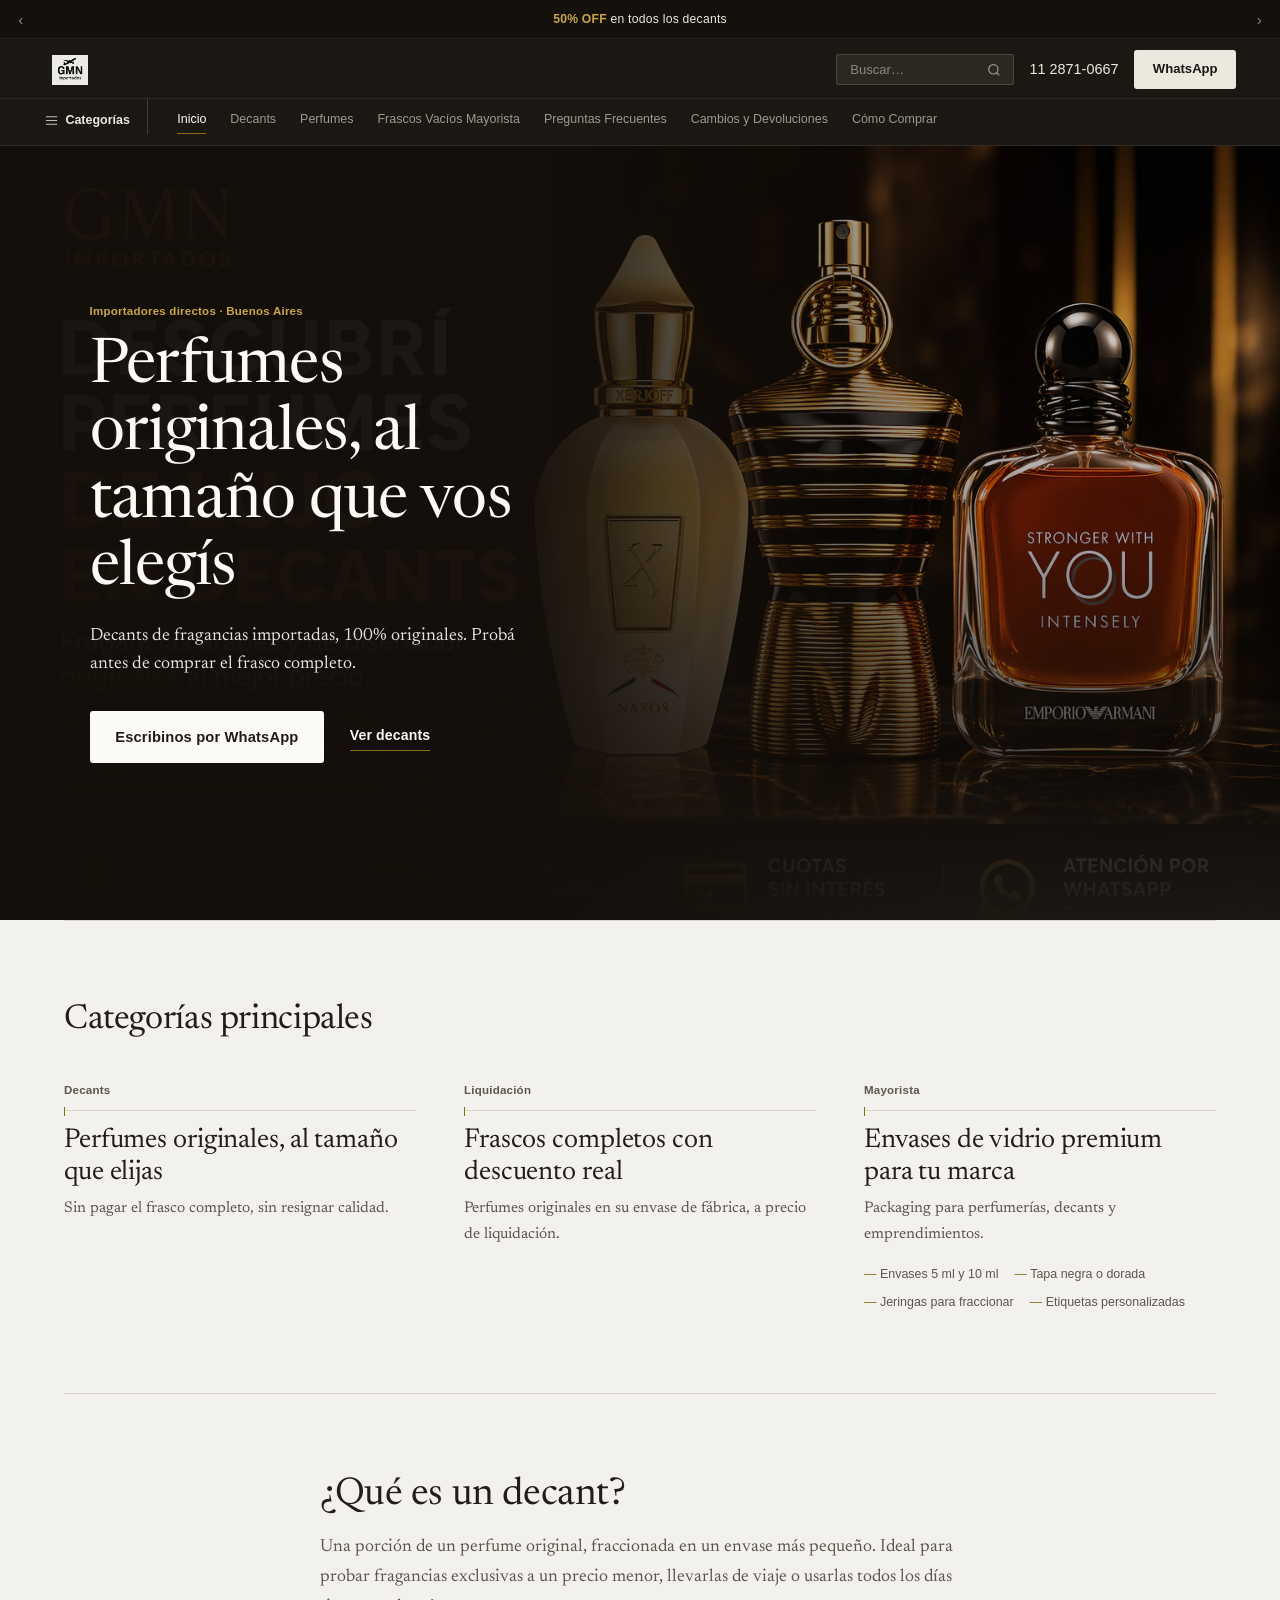
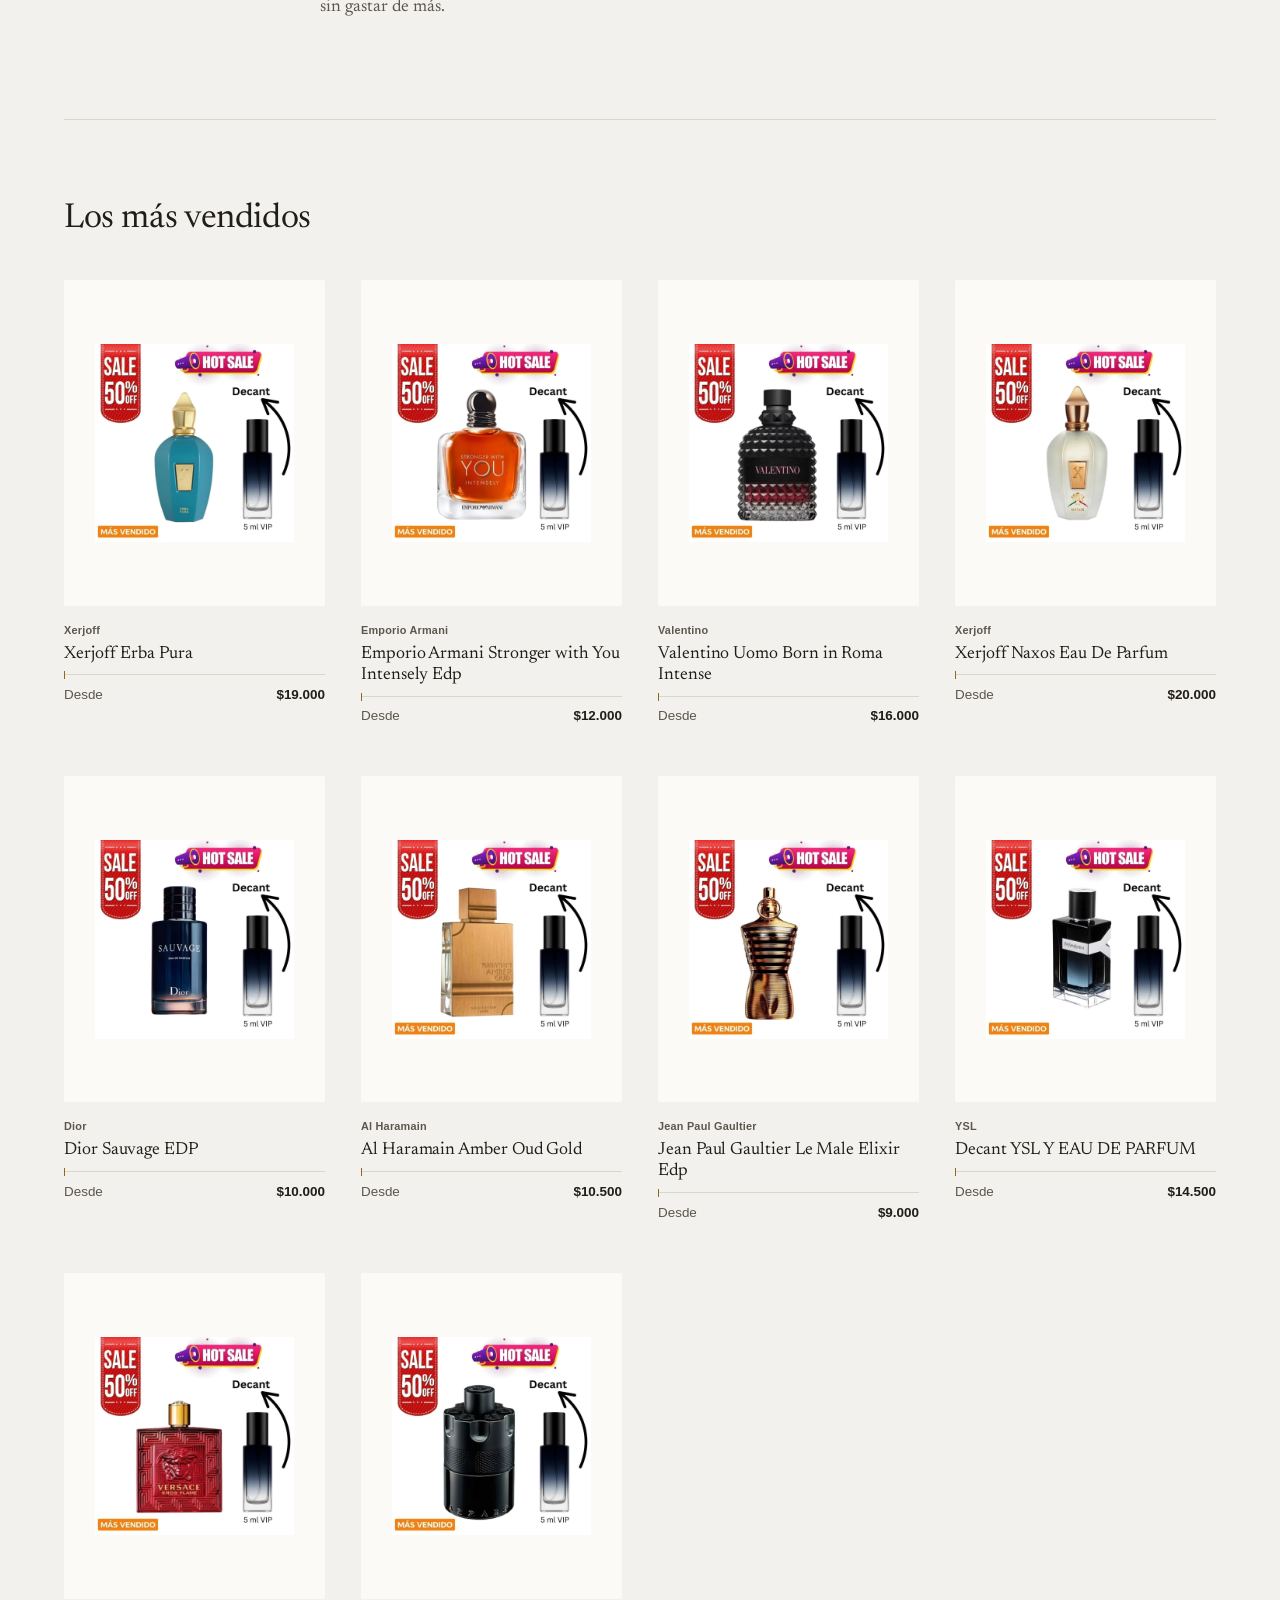
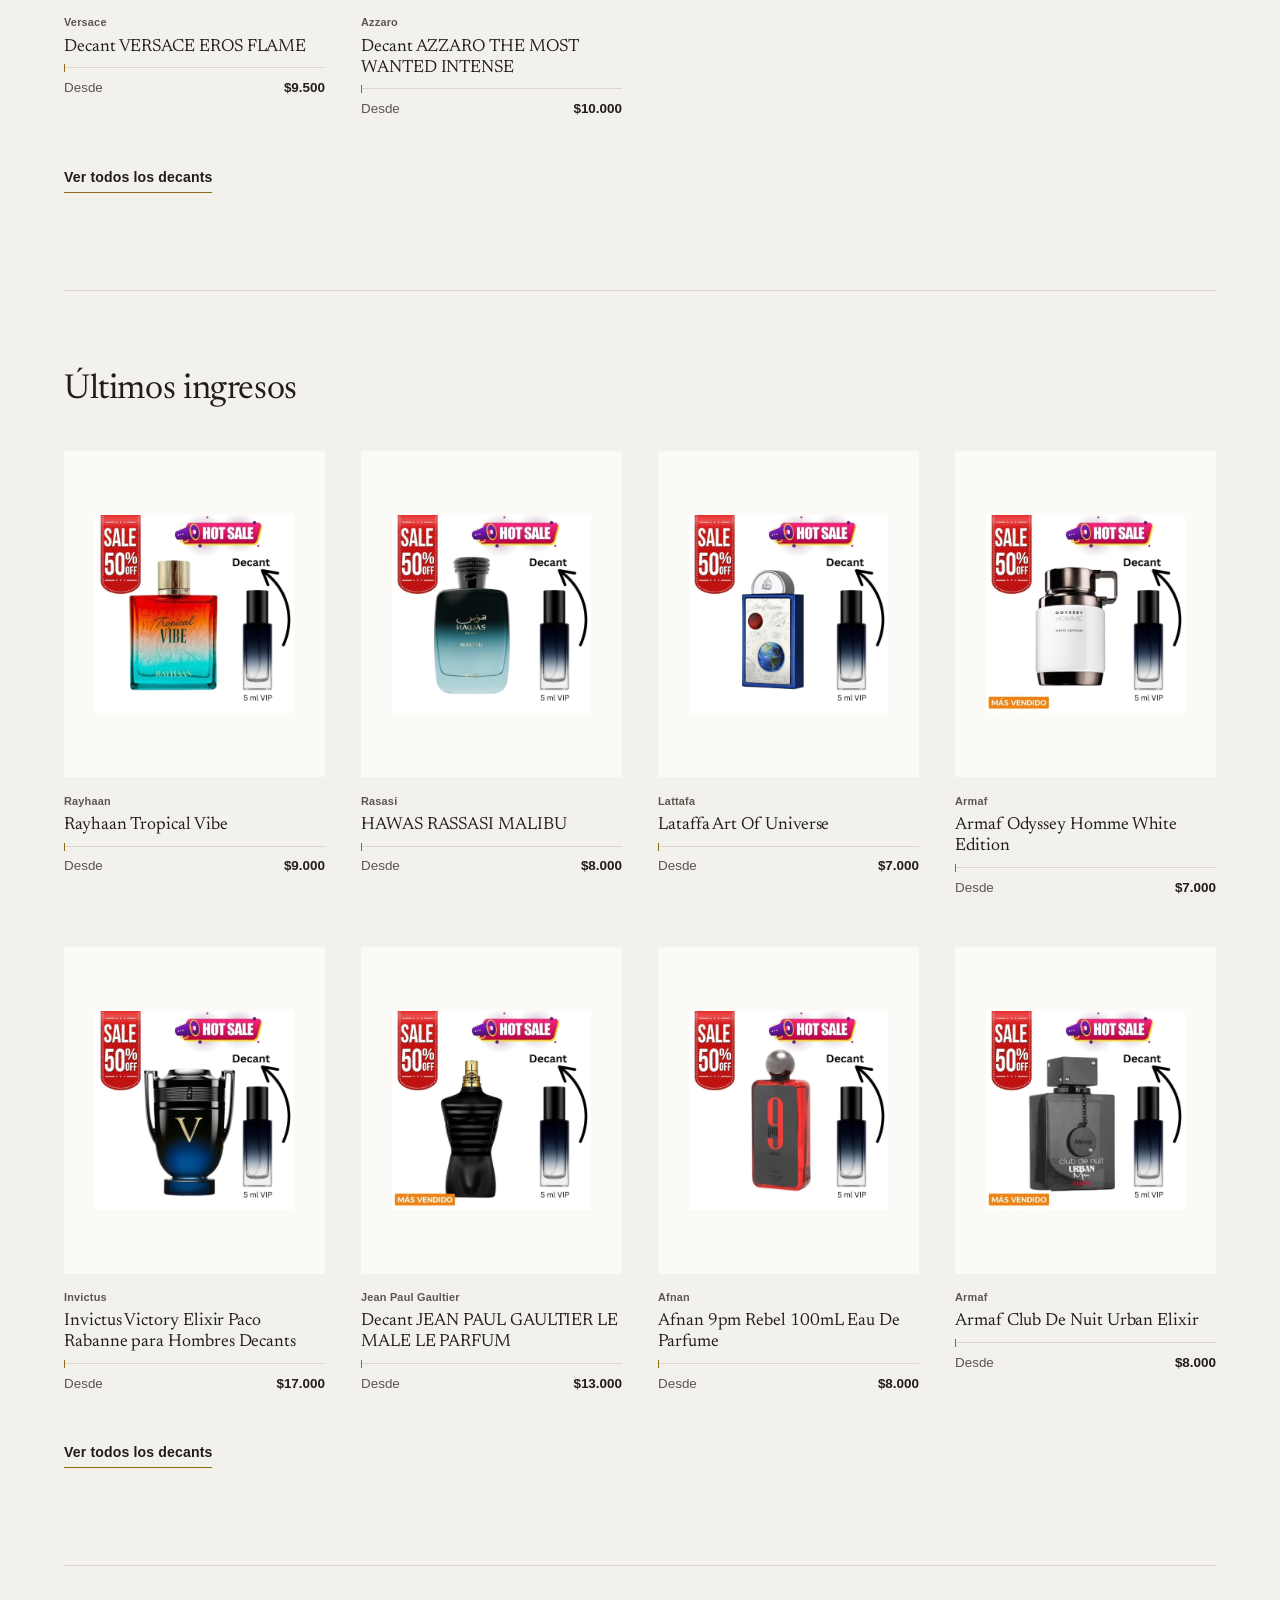
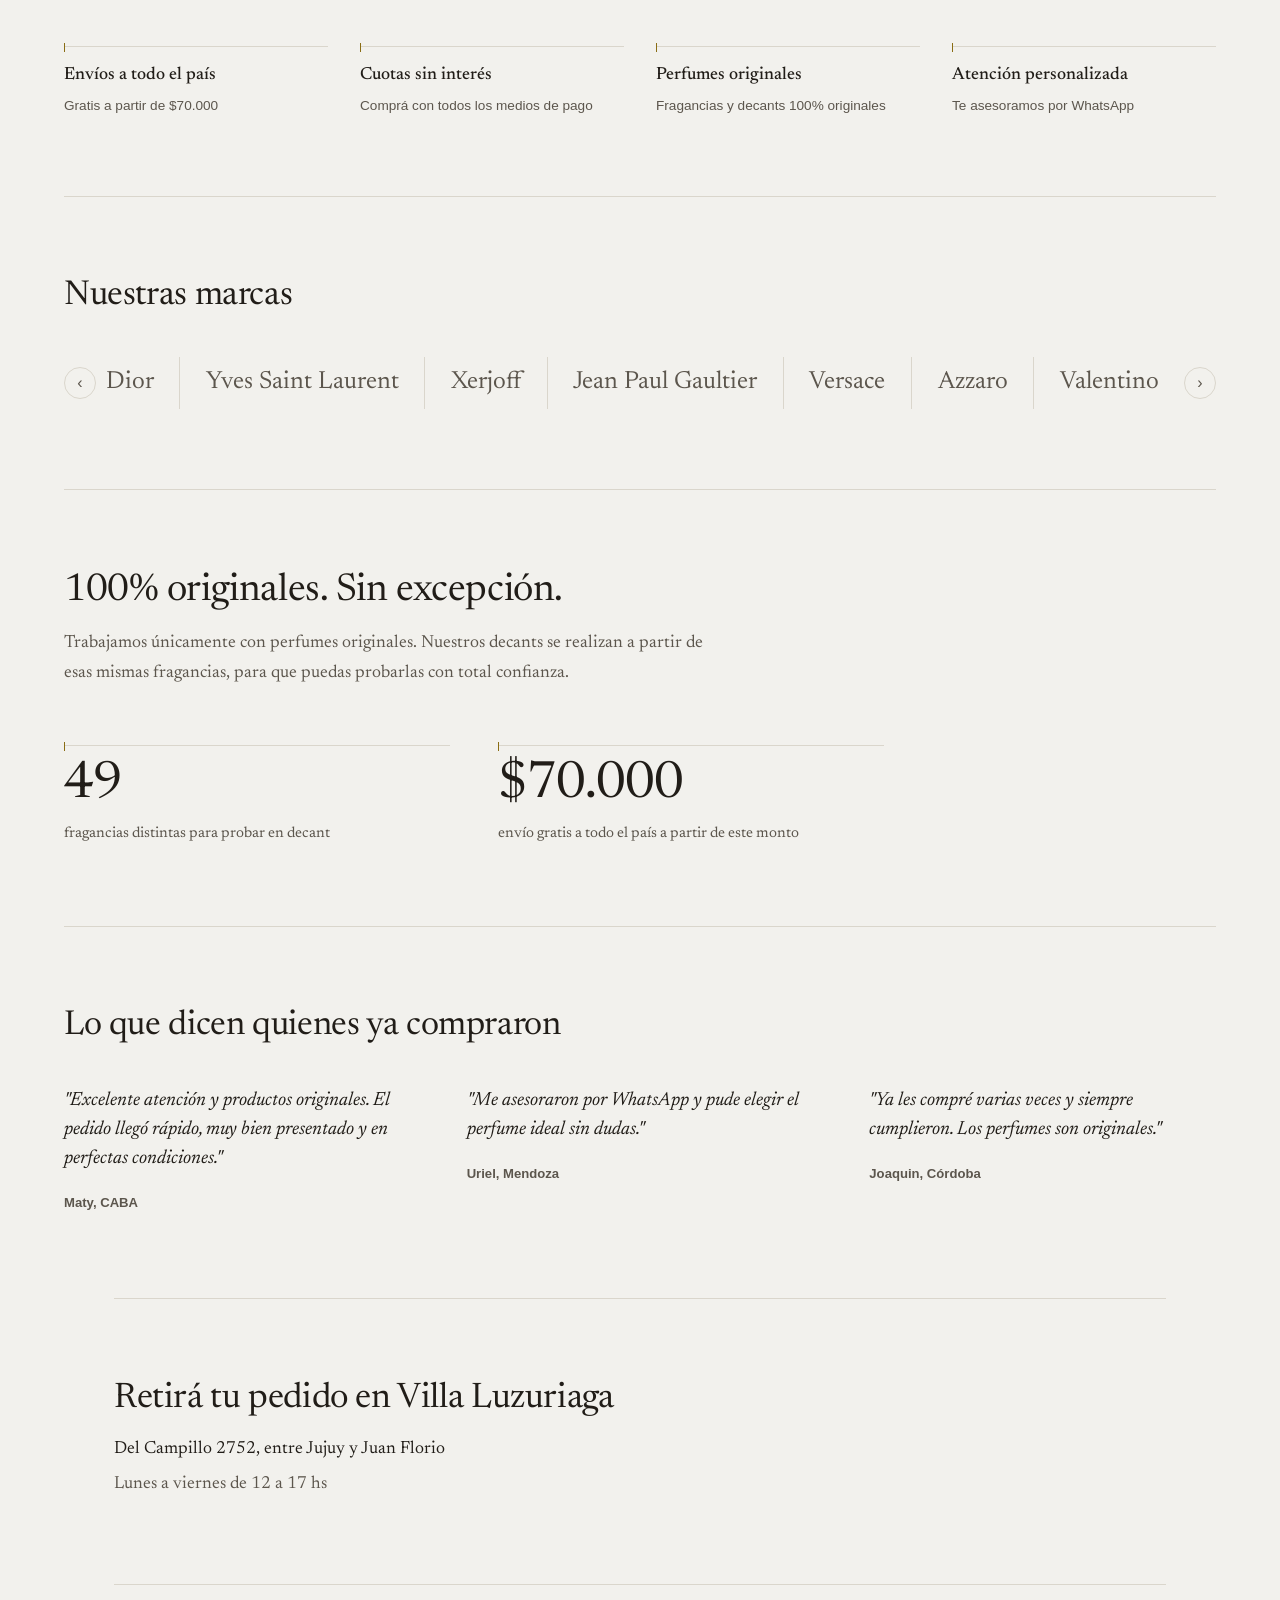
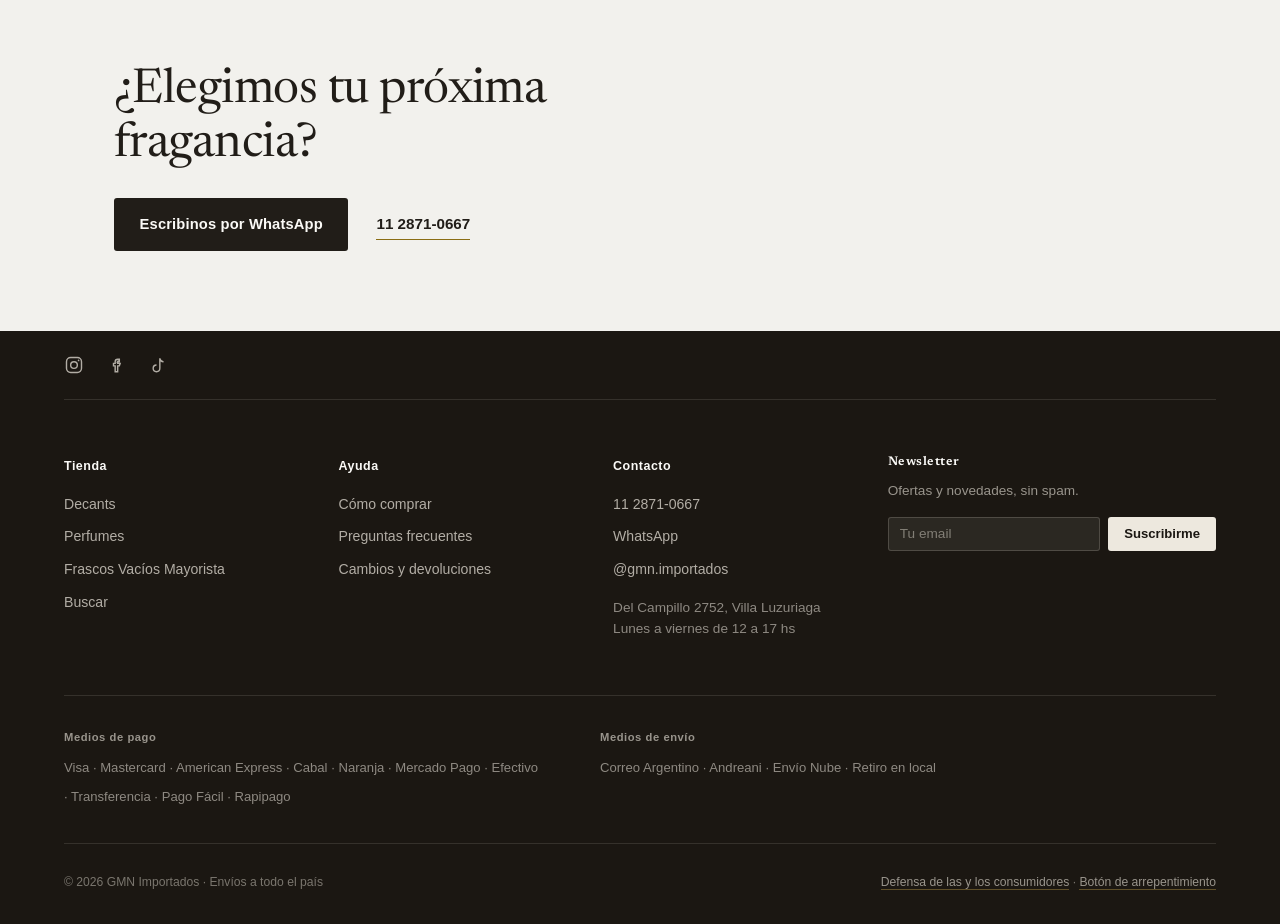
==== index.html @ b80bf756 "GMN Importados — demo de rediseño (rediseño editorial + paridad de features) Sitio estático: hero, c" ====
<!DOCTYPE html>
<html lang="es">
<head>
<meta charset="UTF-8" />
<meta name="viewport" content="width=device-width, initial-scale=1.0" />
<title>GMN Importados | Decants y envases de vidrio premium</title>
<meta name="description" content="Perfumes originales en decant, liquidación de fragancias y envases de vidrio premium al por mayor para perfumerías y emprendimientos. Envíos a todo el país." />
<link rel="preconnect" href="https://fonts.googleapis.com" />
<link rel="preconnect" href="https://fonts.gstatic.com" crossorigin />
<link href="https://fonts.googleapis.com/css2?family=Newsreader:ital,opsz,wght@0,6..72,400;0,6..72,500;0,6..72,600;1,6..72,400&display=swap" rel="stylesheet" />
<link rel="stylesheet" href="motion.css" />
<link rel="stylesheet" href="site.css" />
</head>
<body>

<div class="mk-intro"><img src="assets/logo.png" alt="" /></div>

<header class="site-header">
  <div class="site-header-top">
    <a href="index.html" class="site-logo brand-card"><img src="assets/logo.png" alt="GMN Importados" /></a>
    <div class="site-header-actions">
      <a href="tel:1128710667" class="site-phone">11 2871-0667</a>
      <a href="https://wa.me/541128710667" class="site-cta" target="_blank" rel="noopener">WhatsApp</a>
    </div>
  </div>
  <nav class="site-tabs">
    <a href="index.html" class="active">Inicio</a>
    <a href="decants.html">Decants</a>
    <a href="perfumes.html">Perfumes</a>
    <a href="mayorista.html">Frascos Vacíos Mayorista</a>
    <a href="preguntas-frecuentes.html">Preguntas Frecuentes</a>
    <a href="cambios-y-devoluciones.html">Cambios y Devoluciones</a>
    <a href="como-comprar.html">Cómo Comprar</a>
  </nav>
</header>

<main>

  <!-- Hero -->
  <section class="hero-full">
    <div class="hero-bg"></div>
    <div class="hero-scrim"></div>
    <div class="hero-full-inner">
      <span class="eyebrow">Importadores directos · Buenos Aires</span>
      <h1>Perfumes originales, al tamaño que vos elegís</h1>
      <p>Decants de fragancias importadas, 100% originales. Probá antes de comprar el frasco completo.</p>
      <div class="hero-actions">
        <a href="https://wa.me/541128710667" class="hero-cta mk-pulse" target="_blank" rel="noopener">Escribinos por WhatsApp</a>
        <a href="decants.html" class="hero-cta-secondary">Ver decants</a>
      </div>
    </div>
  </section>

  <!-- Categorías principales -->
  <section id="categorias">
    <div class="section-inner">
      <div class="section-head"><h2>Categorías principales</h2></div>
      <div class="cat-grid">
        <a href="decants.html" class="cat-card">
          <span class="eyebrow">Decants</span>
          <h3>Perfumes originales, al tamaño que elijas</h3>
          <p>Sin pagar el frasco completo, sin resignar calidad.</p>
        </a>
        <a href="perfumes.html" class="cat-card">
          <span class="eyebrow">Liquidación</span>
          <h3>Frascos completos con descuento real</h3>
          <p>Perfumes originales en su envase de fábrica, a precio de liquidación.</p>
        </a>
        <a href="mayorista.html" class="cat-card">
          <span class="eyebrow">Mayorista</span>
          <h3>Envases de vidrio premium para tu marca</h3>
          <p>Packaging para perfumerías, decants y emprendimientos.</p>
          <ul class="cat-taglist">
            <li>Envases 5 ml y 10 ml</li>
            <li>Tapa negra o dorada</li>
            <li>Jeringas para fraccionar</li>
            <li>Etiquetas personalizadas</li>
          </ul>
        </a>
      </div>
    </div>
  </section>

  <!-- Qué es un decant -->
  <section>
    <div class="explainer">
      <h2>¿Qué es un decant?</h2>
      <p>Una porción de un perfume original, fraccionada en un envase más pequeño. Ideal para probar fragancias exclusivas a un precio menor, llevarlas de viaje o usarlas todos los días sin gastar de más.</p>
    </div>
  </section>

  <!-- Los más vendidos -->
  <section id="mas-vendidos">
    <div class="section-inner">
      <div class="section-head"><h2>Los más vendidos</h2></div>
      <div class="product-grid" id="featured-grid"></div>
      <p class="section-more"><a href="decants.html" class="text-link">Ver todos los decants</a></p>
    </div>
  </section>

  <!-- Últimos ingresos -->
  <section id="ultimos-ingresos">
    <div class="section-inner">
      <div class="section-head"><h2>Últimos ingresos</h2></div>
      <div class="product-grid" id="latest-grid"></div>
      <p class="section-more"><a href="decants.html" class="text-link">Ver todos los decants</a></p>
    </div>
  </section>

  <!-- Beneficios -->
  <section id="beneficios">
    <div class="section-inner">
      <ul class="benefits" role="group" aria-label="Beneficios de comprar en GMN Importados">
        <li><strong>Envíos a todo el país</strong><span>Gratis a partir de $70.000</span></li>
        <li><strong>Cuotas sin interés</strong><span>Comprá con todos los medios de pago</span></li>
        <li><strong>Perfumes originales</strong><span>Fragancias y decants 100% originales</span></li>
        <li><strong>Atención personalizada</strong><span>Te asesoramos por WhatsApp</span></li>
      </ul>
    </div>
  </section>

  <!-- Nuestras marcas -->
  <section class="brands-section" id="marcas">
    <div class="section-inner">
      <div class="section-head"><h2>Nuestras marcas</h2></div>
      <div class="brands-carousel">
        <button class="brands-arrow" data-dir="-1" type="button" aria-label="Ver marcas anteriores">&#8249;</button>
        <ul class="brands-track" tabindex="0" role="group" aria-label="Marcas disponibles">
          <li>Dior</li>
          <li>Yves Saint Laurent</li>
          <li>Xerjoff</li>
          <li>Jean Paul Gaultier</li>
          <li>Versace</li>
          <li>Azzaro</li>
          <li>Valentino</li>
          <li>Paco Rabanne</li>
          <li>Armaf</li>
          <li>Lattafa</li>
          <li>Al Haramain</li>
          <li>Rasasi</li>
          <li>Afnan</li>
          <li>Khadlaj</li>
        </ul>
        <button class="brands-arrow" data-dir="1" type="button" aria-label="Ver más marcas">&#8250;</button>
      </div>
    </div>
  </section>

  <!-- 100% originales -->
  <section>
    <div class="section-inner">
      <div class="trust-statement">
        <h2>100% originales. Sin excepción.</h2>
        <p>Trabajamos únicamente con perfumes originales. Nuestros decants se realizan a partir de esas mismas fragancias, para que puedas probarlas con total confianza.</p>
      </div>
      <div class="stats-grid">
        <div class="stat-card"><strong class="stat-static">49</strong><p>fragancias distintas para probar en decant</p></div>
        <div class="stat-card"><strong class="stat-static">$70.000</strong><p>envío gratis a todo el país a partir de este monto</p></div>
      </div>
    </div>
  </section>

  <!-- Testimonios -->
  <section>
    <div class="section-head">
      <h2>Lo que dicen quienes ya compraron</h2>
    </div>
    <div class="testi-grid">
      <div class="testi-card mk-reveal">
        <p>"Excelente atención y productos originales. El pedido llegó rápido, muy bien presentado y en perfectas condiciones."</p>
        <cite>Maty, CABA</cite>
      </div>
      <div class="testi-card mk-reveal">
        <p>"Me asesoraron por WhatsApp y pude elegir el perfume ideal sin dudas."</p>
        <cite>Uriel, Mendoza</cite>
      </div>
      <div class="testi-card mk-reveal">
        <p>"Ya les compré varias veces y siempre cumplieron. Los perfumes son originales."</p>
        <cite>Joaquin, Córdoba</cite>
      </div>
    </div>
  </section>

  <!-- Ubicación -->
  <section class="location-section">
    <div class="section-inner mk-reveal">
      <h2>Retirá tu pedido en Villa Luzuriaga</h2>
      <p class="location-address">Del Campillo 2752, entre Jujuy y Juan Florio</p>
      <p class="location-hours">Lunes a viernes de 12 a 17 hs</p>
    </div>
  </section>

  <!-- CTA final -->
  <section class="cta-section">
    <div class="mk-reveal">
      <h2>¿Elegimos tu próxima fragancia?</h2>
      <a href="https://wa.me/541128710667" class="cta-btn mk-pulse" target="_blank" rel="noopener">Escribinos por WhatsApp</a>
      <a href="tel:1128710667" class="cta-phone">11 2871-0667</a>
    </div>
  </section>

</main>

<footer class="site-footer">
  <div class="footer-inner">
    <div class="footer-grid">
      <div>
        <h3>Contacto</h3>
        <p><a href="tel:1128710667">11 2871-0667</a></p>
        <p><a href="https://wa.me/541128710667" target="_blank" rel="noopener">WhatsApp</a></p>
        <p><a href="https://instagram.com/gmn.importados" target="_blank" rel="noopener">@gmn.importados</a></p>
      </div>
      <div>
        <h3>Retiro en local</h3>
        <p>Del Campillo 2752, entre Jujuy y Juan Florio, Villa Luzuriaga</p>
        <p>Lunes a viernes de 12 a 17 hs</p>
        <a class="footer-map-link" href="https://www.google.com/maps/search/?api=1&query=Del+Campillo+2752+Villa+Luzuriaga" target="_blank" rel="noopener">Ver en Google Maps</a>
      </div>
    </div>
    <p class="footer-legal">GMN Importados — Envíos a todo el país</p>
  </div>
</footer>

<script src="decants-data.js"></script>
<script>
(function () {
  function fill(gridId, ids) {
    var grid = document.getElementById(gridId);
    if (!grid) return;
    ids.forEach(function (id) {
      var p = DECANTS.find(function (d) { return d.id === id; });
      if (!p) return;
      var a = document.createElement('a');
      a.href = 'producto.html?id=' + p.id;
      a.className = 'product-card mk-card';
      a.innerHTML =
        '<div class="brand-card card-photo"><img src="' + p.img + '" alt="' + p.name + '" loading="lazy" /></div>' +
        '<span class="eyebrow">' + p.brand + '</span>' +
        '<h3>' + p.name.replace(/ Decant$/i, '') + '</h3>' +
        '<ul class="product-price-list"><li><span>Desde</span><strong>$' + p.price.toLocaleString('es-AR') + '</strong></li></ul>';
      grid.appendChild(a);
    });
  }
  // Los más vendidos (mismo orden que la tienda real)
  fill('featured-grid', ['253789480', '257048598', '280057522', '269326051', '257044975', '233589449', '257043385', '294605781', '297260941', '289778094']);
  // Últimos ingresos (selección de novedades del catálogo)
  fill('latest-grid', ['316847614', '316843534', '316848535', '306549171', '275956775', '300058801', '254686988', '251007626']);
})();
</script>
<script src="motion.js"></script>
</body>
</html>
---- motion.css ----
/* ============================================================
   MOTION KIT v2 · Cazador de Webs
   Patrones de animación nivel agencia premium. Vanilla, sin
   dependencias. Colores del cliente como variables:
   :root { --mk-primario:#...; --mk-secundario:#...; --mk-fondo:#...; --mk-texto:#...; }
   ============================================================ */

/* --- INTRO: cortina con el logo del cliente ------------------ */
/* HTML: <div class="mk-intro"><img src="logo" alt=""></div> (primer hijo del body) */
.mk-intro { position: fixed; inset: 0; z-index: 9999; display: grid; place-items: center; background: var(--mk-fondo); animation: mkCurtain .6s cubic-bezier(.76,0,.24,1) .95s forwards; }
.mk-intro img { max-width: min(42vw, 260px); max-height: 30vh; opacity: 0; animation: mkLogoIn .7s cubic-bezier(.22,1,.36,1) .1s forwards; }
@keyframes mkLogoIn { from { opacity: 0; transform: scale(.86); filter: blur(8px); } to { opacity: 1; transform: scale(1); filter: none; } }
@keyframes mkCurtain { to { transform: translateY(-100%); } }

/* --- BARRA DE PROGRESO de scroll (motion.js la crea) --------- */
.mk-progress { position: fixed; top: 0; left: 0; height: 3px; width: 100%; z-index: 9998; background: var(--mk-primario); transform-origin: 0 50%; transform: scaleX(0); }

/* --- HERO: entrada escalonada -------------------------------- */
.mk-hero > * { opacity: 0; animation: mkRise .9s cubic-bezier(.22,1,.36,1) forwards; }
.mk-hero > *:nth-child(1) { animation-delay: 2.1s; }
.mk-hero > *:nth-child(2) { animation-delay: 2.25s; }
.mk-hero > *:nth-child(3) { animation-delay: 2.4s; }
.mk-hero > *:nth-child(4) { animation-delay: 2.55s; }
@keyframes mkRise { from { opacity: 0; transform: translateY(28px); } to { opacity: 1; transform: none; } }
/* Si no hay .mk-intro en la página, usa .mk-hero--solo (sin espera) */
.mk-hero--solo > *:nth-child(1) { animation-delay: .1s; } .mk-hero--solo > *:nth-child(2) { animation-delay: .25s; }
.mk-hero--solo > *:nth-child(3) { animation-delay: .4s; } .mk-hero--solo > *:nth-child(4) { animation-delay: .55s; }

/* --- SPLIT-TEXT: titular palabra a palabra (motion.js trocea) - */
/* HTML: <h1 class="mk-split">Tu titular aquí</h1> */
.mk-split .mk-w { display: inline-block; overflow: hidden; vertical-align: top; }
.mk-split .mk-w > span { display: inline-block; transform: translateY(110%); animation: mkWord .8s cubic-bezier(.22,1,.36,1) forwards; animation-delay: calc(var(--mk-i) * .07s + var(--mk-split-base, 2.1s)); }
@keyframes mkWord { to { transform: none; } }

/* --- GLOW de fondo con el color primario --------------------- */
.mk-glow { position: relative; overflow: hidden; }
.mk-glow::before { content: ""; position: absolute; inset: -20%; z-index: 0; pointer-events: none;
  background: radial-gradient(ellipse 60% 45% at 50% 0%, color-mix(in srgb, var(--mk-primario) 26%, transparent), transparent 70%);
  animation: mkGlow 9s ease-in-out infinite alternate; }
.mk-glow > * { position: relative; z-index: 1; }
@keyframes mkGlow { from { transform: translateX(-4%) scale(1); opacity: .8; } to { transform: translateX(4%) scale(1.08); opacity: 1; } }

/* --- KEN BURNS: fotos reales del cliente con zoom lento ------ */
/* HTML: <figure class="mk-kenburns"><img src="foto-real.jpg"></figure> */
.mk-kenburns { overflow: hidden; }
.mk-kenburns img { width: 100%; height: 100%; object-fit: cover; animation: mkKen 14s ease-in-out infinite alternate; }
@keyframes mkKen { from { transform: scale(1) translate(0,0); } to { transform: scale(1.12) translate(-1.5%, 1.5%); } }

/* --- REVELADO DE IMAGEN con cortinilla (clip-path) ----------- */
.mk-unveil { clip-path: inset(0 100% 0 0); transition: clip-path 1.1s cubic-bezier(.76,0,.24,1); }
.mk-unveil.mk-in { clip-path: inset(0 0 0 0); }

/* --- REVEAL al scroll: desactivado en el rediseño editorial.
       (los reveals dispersos en cada bloque son un tell de IA;
       el contenido aparece de una) --------------------------- */
.mk-reveal { opacity: 1; transform: none; }

/* --- PARALLAX a sangre completa (motion.js mueve el fondo) --- */
/* HTML: <section class="mk-parallax" style="background-image:url(foto-real.jpg)">…</section> */
.mk-parallax { background-size: cover; background-position: center 0px; background-attachment: fixed; }
@supports (-webkit-touch-callout: none) { .mk-parallax { background-attachment: scroll; } }

/* --- CARDS: el hover lo maneja site.css (foto con leve fade).
       Sin tilt 3D, sin sombra flotante. -------------------- */
.mk-card { transition: none; }

/* --- MARQUEE (reseñas / platos / marcas) --------------------- */
.mk-marquee { overflow: hidden; white-space: nowrap; mask-image: linear-gradient(90deg, transparent, #000 8%, #000 92%, transparent); }
.mk-marquee-track { display: inline-flex; gap: 3rem; padding-right: 3rem; animation: mkMarquee 26s linear infinite; }
.mk-marquee:hover .mk-marquee-track { animation-play-state: paused; }
@keyframes mkMarquee { to { transform: translateX(-50%); } }

/* --- CTA con pulso — desactivado (distracción permanente) ---- */
.mk-pulse { position: relative; }
.mk-pulse::after { content: none; }

/* ============================================================
   SCROLLYTELLING 3D — patrones conducidos por --mk-p (0→1),
   que escribe motion.js en cada [data-mk-scrolly].
   Uso típico del hero:
   <section class="mk-pin" data-mk-scrolly>
     <div class="mk-pin-stage mk-scene3d">
       <div class="mk-layer" style="--mk-depth:-220px"><img class="mk-zoomout" src="ambiente.jpg"></div>
       <div class="mk-layer" style="--mk-depth:-80px"><img src="plato.jpg"></div>
       <div class="mk-layer mk-seq" style="--mk-depth:40px"> logo + titular + claims </div>
     </div>
   </section>
   ============================================================ */

/* --- PIN: la escena se clava y el scroll "avanza la película" - */
.mk-pin { position: relative; height: 250vh; }
.mk-pin-stage { position: sticky; top: 0; height: 100vh; overflow: hidden; display: grid; place-items: center; }

/* --- Escenario 3D y capas con profundidad -------------------- */
.mk-scene3d { perspective: 1200px; transform-style: preserve-3d; }
.mk-layer {
  position: absolute; inset: 0; display: grid; place-items: center;
  will-change: transform;
  /* cada capa se acerca desde su profundidad hasta el plano según avanza el scroll */
  transform: translateZ(calc(var(--mk-depth, 0px) * (1 - var(--mk-p, 0))))
             translateY(calc(var(--mk-depth, 0px) * (1 - var(--mk-p, 0)) * -0.25));
}

/* --- ZOOM-OUT del fondo: entra cerca, asienta lejos ----------- */
.mk-zoomout {
  width: 100%; height: 100%; object-fit: cover;
  transform: scale(calc(1.25 - 0.25 * var(--mk-p, 0)));
  filter: brightness(calc(0.55 + 0.25 * var(--mk-p, 0)));
}

/* --- TILT por scroll: el producto rota en 3D ------------------ */
.mk-tilt-scroll {
  will-change: transform;
  transform: rotateX(calc((1 - var(--mk-p, 0)) * 24deg))
             rotateY(calc((var(--mk-p, 0) - 0.5) * 14deg))
             scale(calc(0.9 + 0.1 * var(--mk-p, 0)));
}

/* --- SECUENCIA: los hijos aparecen por umbrales de scroll ----- */
.mk-seq > * { opacity: calc((var(--mk-p, 0) - var(--mk-at, 0.2)) / 0.15); transform: translateY(calc(max(0, 1 - (var(--mk-p, 0) - var(--mk-at, 0.2)) / 0.15) * 26px)); }
.mk-seq > *:nth-child(1) { --mk-at: 0.15; }
.mk-seq > *:nth-child(2) { --mk-at: 0.35; }
.mk-seq > *:nth-child(3) { --mk-at: 0.55; }
.mk-seq > *:nth-child(4) { --mk-at: 0.75; }

/* --- STATEMENT: frase gigante que vive en el centro del scroll -
   Sección normal con data-mk-scrolly; el texto aparece al llegar
   al centro del viewport y se desvanece al pasarlo (pico en p=0.5). */
.mk-statement {
  opacity: calc(1 - max(calc(var(--mk-p, 0) - 0.5), calc(0.5 - var(--mk-p, 0))) * 2.6);
  transform: scale(calc(0.92 + 0.08 * (1 - max(calc(var(--mk-p, 0) - 0.5), calc(0.5 - var(--mk-p, 0))) * 2)));
  will-change: transform, opacity;
}

/* --- GALERÍA HORIZONTAL conducida por scroll vertical ---------
   <section class="mk-pin" data-mk-scrolly>
     <div class="mk-pin-stage mk-hscroll">
       <div class="mk-hscroll-track" style="--mk-shift:-60%"> fotos… </div>
     </div>
   </section>  (ajusta --mk-shift al ancho del track) */
.mk-hscroll { display: flex; align-items: center; }
.mk-hscroll-track {
  display: flex; gap: 3vw; padding: 0 8vw; will-change: transform;
  transform: translateX(calc(var(--mk-p, 0) * var(--mk-shift, -60%)));
}
.mk-hscroll-track > * { flex-shrink: 0; }

/* --- WIPE: la siguiente imagen se abre en círculo con el scroll */
.mk-wipe {
  clip-path: circle(calc(var(--mk-p, 0) * 120%) at 50% 50%);
  will-change: clip-path;
}

/* --- COLORMORPH: el fondo de la sección muta con el progreso -- */
.mk-colormorph {
  background: color-mix(in srgb,
    var(--mk-fondo) calc(100% - var(--mk-p, 0) * 22%),
    var(--mk-primario) calc(var(--mk-p, 0) * 22%));
}

/* ============================================================
   LA PELÍCULA (v4) — experiencia de UN SOLO LIENZO.
   Sin secciones: un contenedor .mk-film da la duración del scroll
   y un lienzo sticky .mk-film-stage lo muestra todo. Cada bloque
   de información es un "shot" con su ventana temporal --in/--out
   dentro del timeline global --mk-p (0→1).

   <div class="mk-film" data-mk-scrolly style="--mk-shots:10">
     <div class="mk-film-stage">
       <div class="mk-shot mk-fx-zoom" style="--in:0; --out:.14">  …fondo/logo… </div>
       <div class="mk-shot mk-fx-rise" style="--in:.10; --out:.26"> …titular…  </div>
       …
     </div>
   </div>
   <footer> …cierre estático (CTA/contacto), fuera de la película… </footer>

   Solapa las ventanas (~4%) para que el lienzo nunca quede vacío.
   ============================================================ */
.mk-film { position: relative; height: calc(var(--mk-shots, 8) * 120vh); }
.mk-film-stage { position: sticky; top: 0; height: 100vh; overflow: hidden; }

.mk-shot {
  /* progreso local del shot dentro de su ventana */
  --lp: clamp(0, calc((var(--mk-p, 0) - var(--in, 0)) / max(0.001, calc(var(--out, 1) - var(--in, 0)))), 1);
  /* rampas de entrada (primer 15% de la ventana) y salida (último 15%) */
  --ramp-in: clamp(0, calc(var(--lp) / 0.15), 1);
  --ramp-out: clamp(0, calc((1 - var(--lp)) / 0.15), 1);
  --alive: min(var(--ramp-in), var(--ramp-out));
  position: absolute; inset: 0; display: grid; place-items: center;
  opacity: var(--alive);
  pointer-events: none;
  will-change: transform, opacity;
}
/* el shot sólo es interactivo mientras está en escena */
.mk-shot[data-live], .mk-shot:hover { pointer-events: auto; }

/* --- Efectos de shot (combinables) --------------------------- */
/* Sube al entrar y se eleva al despedirse */
.mk-fx-rise { transform: translateY(calc((1 - var(--ramp-in)) * 60px - (1 - var(--ramp-out)) * 60px)); }
/* Se acerca desde el fondo y sigue creciendo al salir (atraviesa la cámara) */
.mk-fx-zoom { transform: scale(calc(0.82 + var(--lp) * 0.28)); }
/* Entra desde un lateral y sale por el contrario */
.mk-fx-drift-l { transform: translateX(calc((1 - var(--ramp-in)) * -12vw + (1 - var(--ramp-out)) * 12vw)); }
.mk-fx-drift-r { transform: translateX(calc((1 - var(--ramp-in)) * 12vw + (1 - var(--ramp-out)) * -12vw)); }
/* Rota en 3D mientras vive */
.mk-fx-tilt { transform: perspective(1100px) rotateX(calc((1 - var(--lp)) * 18deg)) rotateY(calc((var(--lp) - 0.5) * 10deg)); }
/* Foto de fondo viva: zoom continuo durante toda su ventana */
.mk-fx-kenburns-live img, img.mk-fx-kenburns-live { width: 100%; height: 100%; object-fit: cover; transform: scale(calc(1.06 + var(--lp) * 0.14)); }
/* Capas internas con profundidad (dentro de un shot) */
.mk-fx-parallax > * { transform: translateY(calc((1 - var(--lp)) * var(--mk-depth, 0px))); will-change: transform; }

/* ============================================================
   EL TÚNEL 3D (v5) — la cámara VUELA A TRAVÉS de los contenidos.
   Cada shot vive a una profundidad del túnel (--zi = su índice) y
   el scroll avanza la cámara: los shots emergen del fondo, llegan
   a foco, y PASAN POR ENCIMA de la cámara (nos metemos dentro).

   <div class="mk-film" data-mk-scrolly data-mk-shots="16" style="--mk-nshots:16">
     <div class="mk-film-stage mk-tunnel">
       <div class="mk-zshot" style="--zi:0">  …logo…            </div>
       <div class="mk-zshot" style="--zi:1">  …titular + foto…  </div>
       …
       <div class="mk-zshot" style="--zi:15"> …CTA…             </div>
     </div>
   </div>
   (--mk-nshots = número de shots; el mismo valor que data-mk-shots)
   ============================================================ */
.mk-tunnel { perspective: 1100px; perspective-origin: 50% 46%; }
.mk-zshot {
  /* f = distancia de la cámara a este shot, en "unidades de shot".
     f<0: aún lejos, al fondo · f=0: en foco · f>0: lo estamos atravesando */
  --f: calc(var(--mk-p, 0) * (var(--mk-nshots, 10) - 1) - var(--zi, 0));
  position: absolute; inset: 0; display: grid; place-items: center;
  transform: translateZ(calc(var(--f) * 760px));
  /* nace desde el fondo (~1,7 shots de profundidad) y muere al atravesarlo */
  opacity: min(
    clamp(0, calc((var(--f) + 1.7) / 0.9), 1),
    clamp(0, calc((0.42 - var(--f)) / 0.3), 1)
  );
  pointer-events: none;
  will-change: transform, opacity;
}
.mk-zshot[data-live] { pointer-events: auto; }

/* Dentro de un zshot: capas a distinta profundidad → paralaje al atravesar */
.mk-zdepth { transform: translateZ(var(--z, 0px)); }

/* DIVE: foto por la que ENTRAMOS — crece hasta tragarse la cámara.
   Úsala como fondo de un zshot (la siguiente escena emerge de su interior). */
.mk-fx-dive { width: 100%; height: 100%; object-fit: cover; }

/* Niebla de profundidad: oscurece lo lejano para dar volumen al túnel */
.mk-zfog { filter: brightness(calc(1 + min(0, var(--f)) * 0.22)); }

/* Raíl de progreso de la película (lado derecho) — lo crea motion.js.
   Es un SCRUBBER: se puede pinchar y arrastrar para moverse por la película. */
.mk-rail {
  position: fixed; right: 12px; top: 50%; transform: translateY(-50%);
  width: 5px; height: 60vh; border-radius: 5px;
  background: rgba(255,255,255,0.22); z-index: 9997;
  pointer-events: auto; cursor: grab; touch-action: none;
}
/* zona de agarre generosa (invisible) alrededor del raíl */
.mk-rail::before { content: ""; position: absolute; inset: -10px -16px; }
.mk-rail.mk-dragging { cursor: grabbing; }
.mk-rail-thumb {
  position: absolute; left: 0; width: 100%; height: 10%; border-radius: 5px;
  background: var(--mk-primario, #fff);
  top: calc(var(--mk-p, 0) * 90%);
  box-shadow: 0 0 12px color-mix(in srgb, var(--mk-primario, #fff) 60%, transparent);
  transition: transform .2s;
}
.mk-rail:hover .mk-rail-thumb, .mk-rail.mk-dragging .mk-rail-thumb { transform: scaleX(2.2); }

/* --- Accesibilidad ------------------------------------------- */
@media (prefers-reduced-motion: reduce) {
  .mk-intro { display: none; }
  .mk-hero > *, .mk-split .mk-w > span, .mk-reveal, .mk-unveil, .mk-marquee-track, .mk-pulse::after, .mk-glow::before, .mk-kenburns img { animation: none !important; transition: none !important; opacity: 1 !important; transform: none !important; clip-path: none !important; }
  .mk-pin { height: auto; }
  .mk-pin-stage { position: relative; height: auto; min-height: 100vh; }
  .mk-layer { position: relative; transform: none !important; }
  .mk-zoomout, .mk-tilt-scroll, .mk-seq > *, .mk-statement, .mk-hscroll-track { transform: none !important; opacity: 1 !important; filter: none !important; }
  .mk-wipe { clip-path: none !important; }
  .mk-hscroll { overflow-x: auto; }
  /* La película se despliega como documento normal: shots apilados, todo visible */
  .mk-rail { display: none; }
  .mk-film { height: auto; }
  .mk-film-stage { position: relative; height: auto; overflow: visible; }
  .mk-shot, .mk-zshot { position: relative; inset: auto; min-height: 60vh; opacity: 1 !important; transform: none !important; pointer-events: auto; }
  .mk-zfog { filter: none !important; }
}
---- site.css ----
/* GMN Importados — rediseño editorial (preview)
   Perfumería de decants, Villa Luzuriaga. Objetivo: que se lea "caro"
   sin disfrazarse de maison parisina. Una sola serif (Newsreader) usada
   en todo su rango, papel cálido, dorado sólo en filetes, y una marca
   propia: "la línea de medida" (filete con tick, como la graduación de
   un frasco de decant). */

:root {
  /* --- paleta nueva --- */
  --paper: #F2F1ED;
  --card: #FBFAF7;
  --ink: #211D18;
  --ink-soft: #5C564D;
  --line: #DAD6CC;
  --gold: #8A6D14;
  --espresso: #1B1712;
  --paper-on-dark: #EDE8DE;

  /* --- alias de compatibilidad (los <style> inline de las páginas de
         catálogo todavía referencian estos nombres) --- */
  --mk-primario: var(--ink);
  --mk-primario-texto: #FBFAF7;
  --mk-secundario: var(--gold);
  --mk-fondo: var(--paper);
  --mk-texto: var(--ink);
  --mk-texto-suave: var(--ink-soft);
  --dark2: var(--card);
  --dark3: var(--espresso);
  --card-a: var(--card);
  --card-b: var(--card);

  --font-display: 'Newsreader', Georgia, 'Times New Roman', serif;
  --font-body: 'Newsreader', Georgia, 'Times New Roman', serif;
  --font-ui: -apple-system, BlinkMacSystemFont, 'SF Pro Text', 'Segoe UI', Roboto, Helvetica, Arial, sans-serif;

  --measure: 1180px;
  --measure-text: 40rem;
}

* { box-sizing: border-box; }
html { overflow-x: hidden; }
html, body { margin: 0; padding: 0; }
body {
  background: var(--paper);
  color: var(--ink);
  font-family: var(--font-body);
  font-size: 1.0625rem;
  line-height: 1.7;
  font-weight: 400;
  -webkit-font-smoothing: antialiased;
  text-rendering: optimizeLegibility;
}
img { max-width: 100%; display: block; }

h1, h2, h3, h4 {
  font-family: var(--font-display);
  margin: 0;
  font-weight: 400;
  line-height: 1.12;
  letter-spacing: -0.011em;
  color: var(--ink);
}
h1 { font-size: clamp(2.1rem, 5.2vw, 3.4rem); }
h2 { font-size: clamp(1.55rem, 3.4vw, 2.15rem); }
h3 { font-size: 1.15rem; font-weight: 500; letter-spacing: -0.004em; }

p { margin: 0 0 1rem; }
a { text-decoration: none; color: inherit; }
ul { margin: 0; }
strong { font-weight: 600; }

a:focus-visible, button:focus-visible, select:focus-visible, [tabindex]:focus-visible {
  outline: 2px solid var(--gold);
  outline-offset: 3px;
}
.site-header a:focus-visible, .site-footer a:focus-visible { outline-color: #C9A54B; }

/* ---------- La firma: línea de medida ----------
   filete horizontal con un tick vertical en el extremo izquierdo. */
.measure-line {
  position: relative;
  border: 0;
  border-top: 1px solid var(--line);
  margin: clamp(3rem, 8vw, 5.5rem) 0;
}
.measure-line::before {
  content: "";
  position: absolute;
  left: 0; top: -4px;
  width: 1px; height: 9px;
  background: var(--gold);
}

/* ---------- Etiqueta pequeña (reemplaza al eyebrow en mayúsculas) ---------- */
.eyebrow {
  display: block;
  font-family: var(--font-ui);
  font-size: .72rem;
  font-weight: 600;
  letter-spacing: .02em;
  color: var(--ink-soft);
  margin-bottom: .75rem;
}

/* ---------- Barra de anuncios (rota mensajes) ---------- */
.anno-bar {
  background: #14100B; color: var(--paper-on-dark);
  font-family: var(--font-ui); font-size: .76rem; letter-spacing: .02em;
  display: flex; align-items: center; justify-content: center;
  padding: .55rem 2.6rem; position: relative; text-align: center;
  border-bottom: 1px solid rgba(237,232,222,.08);
}
.anno-bar .anno-msg strong { color: #C9A54B; font-weight: 600; }
.anno-bar button {
  position: absolute; top: 0; bottom: 0; width: 2.6rem;
  background: none; border: 0; color: rgba(237,232,222,.55); cursor: pointer;
  font-size: .95rem; line-height: 1;
}
.anno-bar button:hover { color: #fff; }
.anno-bar .anno-prev { left: 0; }
.anno-bar .anno-next { right: 0; }

/* ---------- Header ---------- */
.site-header {
  position: sticky; top: 0; z-index: 500;
  background: var(--espresso);
  border-bottom: 1px solid rgba(237,232,222,.10);
}

/* ---------- Hamburguesa + panel lateral (mobile) ---------- */
.nav-burger {
  display: none; align-items: center;
  background: none; border: 0; padding: .35rem; cursor: pointer;
  color: var(--paper-on-dark);
}
.nav-burger svg { display: block; width: 22px; height: 22px; }
.nav-drawer {
  position: fixed; inset: 0; z-index: 1000;
  visibility: hidden; opacity: 0;
  transition: opacity 180ms ease, visibility 0s linear 180ms;
}
.nav-drawer.open { visibility: visible; opacity: 1; transition: opacity 180ms ease; }
.nav-drawer-scrim { position: absolute; inset: 0; background: rgba(15,11,7,.45); }
.nav-drawer-panel {
  position: absolute; top: 0; left: 0; bottom: 0; width: min(82vw, 340px);
  background: var(--paper); padding: 1.1rem 1.4rem 2rem;
  transform: translateX(-100%); transition: transform 220ms cubic-bezier(.4,0,.2,1);
  display: flex; flex-direction: column; overflow-y: auto;
}
.nav-drawer.open .nav-drawer-panel { transform: none; }
.nav-drawer-close {
  align-self: flex-end; background: none; border: 0; font-size: 1.6rem; line-height: 1;
  color: var(--ink); cursor: pointer; padding: .1rem .35rem; margin-bottom: .4rem;
}
.nav-drawer-panel a {
  font-family: var(--font-ui); font-size: 1rem; font-weight: 500; color: var(--ink);
  padding: .9rem 0; border-bottom: 1px solid var(--line);
}
.nav-drawer-panel a.active { color: var(--gold); }
.nav-drawer-cta {
  margin-top: 1.4rem; text-align: center; font-weight: 600;
  background: var(--ink); color: #FBFAF7 !important;
  border-radius: 3px; border-bottom: 0 !important; padding: .85rem 1rem !important;
}
.site-header-top {
  display: flex; align-items: center; justify-content: space-between;
  padding: .7rem clamp(1rem, 4vw, 2.75rem) .55rem;
}
.site-logo.brand-card { padding: .2rem .5rem; border: none; background: none; }
.site-logo img { height: clamp(22px, 4vw, 30px); width: auto; display: block; }
.site-header-actions { display: flex; align-items: center; gap: clamp(.5rem, 2vw, 1rem); }

/* buscador en el header */
.site-search {
  display: flex; align-items: center;
  background: rgba(237,232,222,.08);
  border: 1px solid rgba(237,232,222,.16);
  border-radius: 3px; padding: 0 .35rem 0 .55rem;
}
.site-search input {
  background: none; border: 0; outline: none;
  color: var(--paper-on-dark); font-family: var(--font-ui); font-size: .82rem;
  padding: .45rem .3rem; width: 8.5rem;
}
.site-search input::placeholder { color: rgba(237,232,222,.5); }
.site-search input::-webkit-search-cancel-button { filter: invert(.6); }
.site-search button {
  background: none; border: 0; cursor: pointer; display: flex; padding: .3rem;
  color: rgba(237,232,222,.6);
}
.site-search button:hover { color: #fff; }
@media (max-width: 720px) { .site-search input { width: 6rem; } }
@media (max-width: 380px) { .site-search input { width: 4.5rem; } }

/* página de búsqueda */
.search-field {
  display: flex; align-items: center; gap: .6rem;
  max-width: var(--measure-text); margin: 0 0 1.75rem;
  border-bottom: 2px solid var(--ink); padding-bottom: .6rem;
}
.search-field input {
  flex: 1; background: none; border: 0; outline: none;
  font-family: var(--font-display); font-size: clamp(1.3rem, 4vw, 1.9rem);
  color: var(--ink);
}
.search-field svg { color: var(--ink-soft); flex-shrink: 0; }
.search-head { font-family: var(--font-ui); font-size: .85rem; color: var(--ink-soft); margin: 0 0 1.75rem; letter-spacing: .01em; }
.search-empty { grid-column: 1 / -1; color: var(--ink-soft); max-width: 34rem; }
.search-empty a { color: var(--ink); border-bottom: 1px solid var(--gold); }
.site-phone {
  font-family: var(--font-ui);
  color: var(--paper-on-dark); font-size: .9rem; font-weight: 500;
  white-space: nowrap;
}
.site-cta {
  font-family: var(--font-ui);
  background: var(--paper-on-dark); color: var(--espresso); font-weight: 600;
  padding: .5rem 1.15rem; border-radius: 3px; font-size: .82rem;
  white-space: nowrap;
  transition: background-color 140ms ease, transform 90ms ease;
}
.site-cta:hover { background: #fff; }
.site-cta:active { transform: translateY(1px); }
@media (max-width: 560px) { .site-phone { display: none; } }

.site-tabs {
  display: flex; flex-wrap: wrap; column-gap: 1.5rem; row-gap: .1rem;
  padding: 0 clamp(1rem, 4vw, 2.75rem) .7rem;
  border-top: 1px solid rgba(237,232,222,.08);
  font-family: var(--font-ui);
}
.site-tabs a {
  color: rgba(237,232,222,.62);
  font-size: .78rem; font-weight: 500;
  padding: .65rem 0 .15rem;
  border-bottom: 1.5px solid transparent;
  transition: color 140ms ease, border-color 140ms ease;
}
.site-tabs a:hover { color: var(--paper-on-dark); }
.site-tabs a.active { color: #fff; border-bottom-color: var(--gold); }
@media (max-width: 600px) { .site-tabs { column-gap: 1.1rem; } .site-tabs a { font-size: .74rem; } }
/* En mobile: se oculta la barra de pestañas y aparece la hamburguesa */
@media (max-width: 720px) {
  .site-tabs { display: none; }
  .nav-burger { display: inline-flex; }
}

/* ---------- Mega-menú "Categorías" (escritorio) ---------- */
.mega-trigger {
  display: inline-flex; align-items: center; gap: .4rem;
  background: none; border: 0; cursor: pointer;
  font-family: var(--font-ui); font-size: .78rem; font-weight: 600;
  color: var(--paper-on-dark);
  padding: .65rem .9rem .15rem 0; margin-right: .3rem;
  border-right: 1px solid rgba(237,232,222,.18);
  padding-right: 1.1rem;
}
.mega-trigger svg { opacity: .8; }
.mega-trigger:hover, .mega-trigger.open { color: #fff; }
.site-header { position: sticky; }
.mega-panel {
  position: absolute; left: 0; right: 0; top: 100%;
  background: var(--paper); border-top: 1px solid var(--line);
  box-shadow: 0 18px 40px -20px rgba(15,11,7,.4);
  z-index: 480;
  visibility: hidden; opacity: 0; transform: translateY(-6px);
  transition: opacity 150ms ease, transform 150ms ease, visibility 0s linear 150ms;
}
.mega-panel.open { visibility: visible; opacity: 1; transform: none; transition: opacity 150ms ease, transform 150ms ease; }
.mega-inner {
  max-width: var(--measure); margin: 0 auto;
  display: grid; grid-template-columns: repeat(4, 1fr) 1.1fr; gap: 2rem;
  padding: 2rem clamp(1.4rem, 6vw, 4rem) 2.25rem;
}
.mega-col-title {
  display: block; font-family: var(--font-display); font-size: 1.05rem;
  color: var(--ink); margin-bottom: .7rem; padding-bottom: .7rem;
  border-bottom: 1px solid var(--line);
}
a.mega-col-title:hover { color: var(--gold); }
.mega-col ul { list-style: none; padding: 0; display: flex; flex-direction: column; gap: .5rem; }
.mega-col li a {
  font-family: var(--font-ui); font-size: .84rem; color: var(--ink-soft);
}
.mega-col li a:hover { color: var(--ink); }
.mega-promo {
  display: flex; flex-direction: column; justify-content: center; gap: .25rem;
  background: var(--espresso); color: var(--paper-on-dark);
  padding: 1.4rem 1.5rem; border-radius: 3px;
}
.mega-promo span { font-family: var(--font-display); font-size: 1.7rem; color: #C9A54B; line-height: 1; }
.mega-promo strong { font-family: var(--font-ui); font-weight: 500; font-size: .85rem; }
.mega-promo em {
  font-family: var(--font-ui); font-style: normal; font-size: .8rem; font-weight: 600;
  margin-top: .5rem; border-bottom: 1px solid var(--gold); align-self: flex-start; padding-bottom: 1px;
}
@media (max-width: 720px) {
  .mega-trigger, .mega-panel { display: none; }
}

/* ---------- Secciones ---------- */
section { padding: clamp(2.75rem, 7vw, 5rem) clamp(1.4rem, 6vw, 4rem); }
section + section { padding-top: 0; }
.section-inner { max-width: var(--measure); margin: 0 auto; }
.section-head { max-width: var(--measure-text); margin: 0 0 clamp(1.8rem, 4vw, 2.6rem); }
.section-head h2 + p { margin-top: .7rem; }
.section-head p { color: var(--ink-soft); font-size: 1.05rem; }

/* filete de corte de sección (sólo entre secciones de contenido) */
main > section + section::before {
  content: "";
  display: block;
  max-width: var(--measure);
  margin: 0 auto clamp(2.75rem, 7vw, 5rem);
  border-top: 1px solid var(--line);
}

/* ---------- Página interior: cabecera + migas ---------- */
.page-header {
  padding: clamp(1.9rem, 5vw, 3rem) clamp(1.4rem, 6vw, 4rem) clamp(1rem, 2.5vw, 1.5rem);
  max-width: var(--measure); margin: 0 auto;
}
.page-header + section { padding-top: clamp(1.25rem, 3vw, 2rem); }
.breadcrumb { font-family: var(--font-ui); font-size: .78rem; color: var(--ink-soft); margin-bottom: 1rem; letter-spacing: .01em; }
.breadcrumb a:hover { color: var(--ink); }
.page-header h1 { font-size: clamp(2.2rem, 5.5vw, 3.6rem); }
.page-header p { margin-top: .9rem; max-width: var(--measure-text); color: var(--ink-soft); font-size: 1.08rem; }

/* ---------- Hero ----------
   Escritorio: banner de marca (assets/hero-banner.webp) a sangre, texto
   a la izquierda sobre un velo. Encuadre corrido hacia arriba para que se
   vean los frascos completos. Mobile: hero compacto espresso (el banner
   tiene texto quemado que no se puede recortar en vertical). */
.hero-full {
  position: relative; min-height: min(86vh, 800px);
  display: flex; align-items: center; overflow: hidden;
  background: var(--espresso);
  padding-left: clamp(1.4rem, 7vw, 6rem);
}
.hero-bg {
  position: absolute; inset: 0;
  background-image: url('assets/hero-banner.webp');
  background-size: cover; background-position: 80% 15%;
}
@media (min-width: 1400px) { .hero-bg { background-position: 78% 11%; } }
.hero-scrim {
  position: absolute; inset: 0;
  background:
    linear-gradient(90deg, rgba(20,15,10,.97) 0%, rgba(20,15,10,.95) 42%, rgba(20,15,10,.5) 60%, rgba(20,15,10,.08) 78%, rgba(20,15,10,0) 100%),
    linear-gradient(180deg, rgba(15,11,7,.1) 0%, rgba(15,11,7,.3) 50%, rgba(15,11,7,.75) 82%, var(--espresso) 100%);
}
.hero-full-inner { position: relative; z-index: 1; max-width: 30rem; width: 100%; }
.hero-full-inner .eyebrow { color: #C9A54B; }
.hero-full-inner h1 {
  font-size: clamp(2.3rem, 6vw, 3.9rem); color: #FBFAF7;
  line-height: 1.08; margin: .4rem 0 1.15rem;
}
.hero-full-inner p {
  color: rgba(251,250,247,.9); font-size: 1.12rem; line-height: 1.6;
  margin: 0; max-width: 27rem;
}
.hero-actions { display: flex; align-items: center; gap: 1.6rem; margin-top: 2rem; flex-wrap: wrap; }
@media (max-width: 720px) {
  /* Mobile: los 3 frascos completos (assets/hero-frascos.png) en una franja
     arriba, y el texto abajo sobre espresso. */
  .hero-full {
    display: flex; flex-direction: column;
    min-height: 0; align-items: stretch;
    padding: 0;
  }
  .hero-bg {
    display: block; position: relative; inset: auto;
    width: 100%; aspect-ratio: 600 / 553;
    background-image: url('assets/hero-frascos.png');
    background-size: cover; background-position: center;
  }
  .hero-scrim { display: none; }
  .hero-full-inner {
    max-width: 100%;
    padding: clamp(1.75rem,7vw,2.5rem) clamp(1.4rem,6vw,1.8rem) clamp(2rem,8vw,2.75rem);
  }
  .hero-full-inner h1 { font-size: clamp(2rem, 8.5vw, 2.7rem); margin: .35rem 0 .9rem; }
  .hero-full-inner p { font-size: 1rem; max-width: 100%; }
  .hero-actions { margin-top: 1.6rem; gap: 1.2rem; }
}

/* ---------- Botones ---------- */
.hero-cta, .cta-btn, .product-detail-cta {
  display: inline-block;
  font-family: var(--font-ui); font-weight: 600; font-size: .92rem;
  letter-spacing: .01em;
  padding: .85rem 1.6rem; border-radius: 3px;
  background: var(--ink); color: #FBFAF7;
  transition: background-color 140ms ease, transform 90ms ease;
}
.hero-cta { background: #FBFAF7; color: var(--ink); }
.hero-cta:hover { background: #fff; }
.hero-cta:active, .cta-btn:active, .product-detail-cta:active { transform: translateY(1px); }
.cta-btn:hover, .product-detail-cta:hover { background: #38312a; }

.hero-cta-secondary, .text-link {
  font-family: var(--font-ui); font-weight: 600; font-size: .88rem;
  letter-spacing: .01em;
  border-bottom: 1px solid var(--gold); padding-bottom: 2px;
}
.hero-cta-secondary { color: #FBFAF7; }
.text-link { color: var(--ink); }
.hero-cta-secondary:hover, .text-link:hover { border-bottom-color: var(--ink); }

/* ---------- Categorías (home) ---------- */
.cat-grid { display: grid; grid-template-columns: repeat(auto-fit, minmax(240px, 1fr)); gap: clamp(1.5rem, 4vw, 3rem); }
.cat-card {
  display: block; padding: 0; background: none; border: none;
}
.cat-card .eyebrow { margin-bottom: .6rem; }
.cat-card h3 {
  font-family: var(--font-display); font-size: clamp(1.35rem, 3vw, 1.7rem);
  font-weight: 400; line-height: 1.15; margin-bottom: .5rem;
  padding-top: .9rem; border-top: 1px solid var(--line);
  position: relative;
}
.cat-card h3::before {
  content: ""; position: absolute; left: 0; top: -4px;
  width: 1px; height: 9px; background: var(--gold);
}
.cat-card:hover h3 { color: var(--gold); }
.cat-card p { margin: 0; font-size: .96rem; color: var(--ink-soft); }
.cat-taglist { display: flex; flex-wrap: wrap; gap: .4rem 1rem; margin-top: 1rem; list-style: none; padding: 0; }
.cat-taglist li { font-family: var(--font-ui); font-size: .78rem; color: var(--ink-soft); }
.cat-taglist li::before { content: "— "; color: var(--gold); }

/* ---------- Explicador ---------- */
.explainer { max-width: var(--measure-text); margin: 0 auto; }
.explainer h2 { font-size: clamp(1.7rem, 4vw, 2.4rem); }
.explainer p { margin-top: 1rem; font-size: 1.1rem; color: var(--ink-soft); }

/* ---------- Productos ---------- */
.product-grid {
  display: grid; grid-template-columns: repeat(auto-fill, minmax(230px, 1fr));
  gap: clamp(1.75rem, 4vw, 3rem) clamp(1.5rem, 3vw, 2.25rem);
  min-height: 200px;
}
@media (max-width: 620px) {
  .product-grid { grid-template-columns: 1fr 1fr; gap: 1.6rem 1rem; }
  .product-card h3 { font-size: 1rem; }
  .product-card .card-photo img { padding: 8%; }
}
.product-grid:empty::after {
  content: "Cargando…"; grid-column: 1 / -1;
  color: var(--ink-soft); font-size: .9rem; padding: 2rem 0;
}
.product-card {
  display: block; background: none; border: none; padding: 0;
}
.product-card .card-photo {
  width: 100%; aspect-ratio: 4 / 5; overflow: hidden;
  background: var(--card); border-radius: 2px;
  display: grid; place-items: center;
  margin-bottom: .9rem;
  transition: opacity 140ms ease;
}
.product-card .card-photo img { width: 100%; height: 100%; object-fit: contain; padding: 12%; }
.product-card:hover .card-photo { opacity: .82; }
.product-card .eyebrow { margin-bottom: .3rem; font-size: .68rem; }
.product-card h3 {
  font-family: var(--font-display); font-weight: 400; font-size: 1.1rem;
  line-height: 1.2; color: var(--ink); margin-bottom: .6rem;
}
.product-price-list { list-style: none; margin: 0; padding: 0; }
.product-price-list li {
  position: relative;
  display: flex; justify-content: space-between; gap: 1rem;
  padding-top: .55rem; border-top: 1px solid var(--line);
  font-family: var(--font-ui); font-size: .84rem; color: var(--ink-soft);
  font-variant-numeric: tabular-nums;
}
.product-price-list li::before {
  content: ""; position: absolute; left: 0; top: -4px;
  width: 1px; height: 8px; background: var(--gold);
}
.product-price-list strong { color: var(--ink); font-weight: 600; }
.product-card .zshot-note { color: var(--gold); font-weight: 600; margin: 0; font-size: .9rem; }
.product-card-link { display: block; margin-top: 1rem; font-family: var(--font-ui); font-size: .82rem; font-weight: 600; color: var(--ink); border-bottom: 1px solid var(--gold); width: max-content; padding-bottom: 2px; }

/* catálogo (toolbar de decants/perfumes/mayorista) */
.catalog { max-width: var(--measure); margin: 0 auto; }
.catalog-toolbar { display: flex; justify-content: space-between; align-items: baseline; gap: 1rem; margin-bottom: 2rem; flex-wrap: wrap; padding-bottom: .9rem; border-bottom: 1px solid var(--line); }
.catalog-count { font-family: var(--font-ui); font-size: .82rem; color: var(--ink-soft); letter-spacing: .02em; }
.catalog-sort select {
  font-family: var(--font-ui); font-size: .82rem; color: var(--ink);
  background: transparent; border: 1px solid var(--line); border-radius: 3px;
  padding: .5rem .7rem;
}

.section-more { margin-top: clamp(2rem, 4vw, 2.75rem); }
.section-more .text-link { display: inline-block; }

/* ---------- Beneficios (fila fija en escritorio · carrusel swipe en mobile) ---------- */
.benefits {
  list-style: none; padding: 0; margin: 0;
  display: grid; grid-template-columns: repeat(4, 1fr); gap: 2rem;
}
.benefits li {
  display: flex; flex-direction: column; gap: .3rem;
  padding-top: .9rem; border-top: 1px solid var(--line); position: relative;
}
.benefits li::before { content: ""; position: absolute; left: 0; top: -4px; width: 1px; height: 9px; background: var(--gold); }
.benefits strong { font-family: var(--font-display); font-weight: 500; font-size: 1.1rem; color: var(--ink); }
.benefits span { font-family: var(--font-ui); font-size: .85rem; color: var(--ink-soft); line-height: 1.5; }
@media (max-width: 720px) {
  .benefits {
    display: flex; grid-template-columns: none;
    overflow-x: auto; scroll-snap-type: x proximity;
    gap: 1.25rem; margin: 0 calc(-1 * clamp(1.4rem, 6vw, 4rem)); padding: 0 clamp(1.4rem, 6vw, 4rem);
    -webkit-overflow-scrolling: touch; scrollbar-width: none;
  }
  .benefits::-webkit-scrollbar { display: none; }
  .benefits li { flex: 0 0 70%; scroll-snap-align: start; }
}

/* ---------- Nuestras marcas (carrusel: flechas en escritorio · swipe en mobile) ---------- */
.brands-section { }
.brands-section .section-inner { max-width: var(--measure); }
.brands-carousel { display: flex; align-items: center; gap: .6rem; }
.brands-arrow {
  flex-shrink: 0; background: none; border: 1px solid var(--line); border-radius: 50%;
  width: 2rem; height: 2rem; cursor: pointer; color: var(--ink-soft);
  font-size: 1rem; line-height: 1; display: grid; place-items: center;
  transition: color 120ms ease, border-color 120ms ease;
}
.brands-arrow:hover { color: var(--ink); border-color: var(--ink-soft); }
.brands-track {
  list-style: none; padding: 0; margin: 0; flex: 1;
  display: flex; align-items: baseline;
  overflow-x: auto; scroll-snap-type: x proximity; scroll-behavior: smooth;
  -webkit-overflow-scrolling: touch; scrollbar-width: none;
}
.brands-track::-webkit-scrollbar { display: none; }
.brands-track li {
  flex-shrink: 0; scroll-snap-align: start; white-space: nowrap;
  font-family: var(--font-display); font-weight: 400;
  font-size: clamp(1.15rem, 3vw, 1.55rem); color: var(--ink-soft);
  padding: .3rem 1.6rem; border-right: 1px solid var(--line);
}
.brands-track li:first-child { padding-left: 0; }
.brands-track li:last-child { border-right: 0; }
@media (max-width: 720px) {
  .brands-arrow { display: none; }
  .brands-track li { padding: .25rem 1.1rem; }
}
@media (prefers-reduced-motion: reduce) { .brands-track { scroll-behavior: auto; } }

/* ---------- Confianza / cifras ---------- */
.trust-statement { max-width: var(--measure-text); margin: 0 0 clamp(2.5rem, 6vw, 3.5rem); }
.trust-statement h2 { font-size: clamp(1.7rem, 4vw, 2.4rem); }
.trust-statement p { margin-top: 1rem; font-size: 1.1rem; color: var(--ink-soft); }
.stats-grid { display: grid; grid-template-columns: repeat(auto-fit, minmax(220px, 1fr)); gap: clamp(1.75rem, 4vw, 3rem); max-width: 820px; }
.stat-card { background: none; border: none; padding: .9rem 0 0; border-top: 1px solid var(--line); position: relative; }
.stat-card::before { content: ""; position: absolute; left: 0; top: -4px; width: 1px; height: 9px; background: var(--gold); }
.stat-card .mk-counter, .stat-card .stat-static {
  display: block; font-family: var(--font-display); font-weight: 400;
  font-size: clamp(2.4rem, 6vw, 3.2rem); color: var(--ink); line-height: 1;
  font-variant-numeric: tabular-nums; letter-spacing: -0.02em;
}
.stat-card p { margin: .6rem 0 0; font-size: .92rem; color: var(--ink-soft); }

/* ---------- Envíos y pagos ---------- */
.shipping-grid { display: grid; grid-template-columns: repeat(auto-fit, minmax(240px, 1fr)); gap: clamp(1.75rem, 4vw, 3rem); max-width: 760px; }
.shipping-card { background: none; border: none; padding: .9rem 0 0; border-top: 1px solid var(--line); position: relative; }
.shipping-card::before { content: ""; position: absolute; left: 0; top: -4px; width: 1px; height: 9px; background: var(--gold); }
.shipping-card strong { display: block; font-family: var(--font-display); font-weight: 500; font-size: 1.2rem; color: var(--ink); margin-bottom: .35rem; }
.shipping-card span { font-size: .95rem; color: var(--ink-soft); }

/* ---------- Testimonios ---------- */
.testi-grid { display: grid; grid-template-columns: repeat(auto-fit, minmax(260px, 1fr)); gap: clamp(2rem, 5vw, 3.5rem); }
.testi-card { background: none; border: none; padding: 0; }
.testi-card p {
  font-family: var(--font-display); font-style: italic; font-weight: 400;
  font-size: 1.2rem; line-height: 1.5; margin: 0 0 1rem; color: var(--ink);
}
.testi-card cite { font-family: var(--font-ui); font-style: normal; color: var(--ink-soft); font-weight: 600; font-size: .82rem; }

/* ---------- Ubicación ---------- */
.location-section { max-width: var(--measure); margin: 0 auto; }
.location-section h2 { font-size: clamp(1.6rem, 4vw, 2.2rem); margin-bottom: 1rem; }
.location-address, .location-hours { font-size: 1.1rem; margin: .3rem 0; }
.location-address { color: var(--ink); }
.location-hours { color: var(--ink-soft); }

/* ---------- CTA final ---------- */
.cta-section { max-width: var(--measure); margin: 0 auto; }
.cta-section h2 { font-size: clamp(2rem, 5vw, 3rem); margin-bottom: 1.6rem; max-width: 20ch; }
.cta-phone {
  display: inline-block; margin-left: 1.5rem; font-family: var(--font-ui);
  font-size: .95rem; font-weight: 600; color: var(--ink);
  border-bottom: 1px solid var(--gold); padding-bottom: 2px;
}
@media (max-width: 480px) { .cta-phone { display: block; margin: 1.2rem 0 0; } }

/* ---------- Ficha de producto ---------- */
.product-detail {
  display: grid; grid-template-columns: minmax(240px, 400px) 1fr; gap: clamp(2rem, 6vw, 5rem);
  max-width: 1000px; margin: 0 auto; align-items: start;
}
@media (max-width: 720px) { .product-detail { grid-template-columns: 1fr; } }
.product-detail .card-photo {
  width: 100%; aspect-ratio: 4 / 5; overflow: hidden;
  background: var(--card); border-radius: 2px; display: grid; place-items: center;
}
.product-detail .card-photo img { width: 100%; height: 100%; object-fit: contain; padding: 10%; }
.product-detail-info .eyebrow { margin-bottom: .5rem; }
.product-detail-info h1 { font-size: clamp(1.9rem, 4.4vw, 2.7rem); margin-bottom: 1.2rem; }
.product-detail-info .product-price-list { width: min(100%, 360px); margin-bottom: 1.8rem; }
.product-detail-info .product-price-list li { font-size: .95rem; padding-top: .7rem; }
.product-detail-desc { font-size: 1.05rem; line-height: 1.65; color: var(--ink-soft); margin-bottom: 1.8rem; max-width: 34rem; }
.product-detail-note { margin-top: 1.3rem; font-family: var(--font-ui); font-size: .82rem; color: var(--ink-soft); }
.back-link { display: inline-block; margin: 2.5rem 0 0; font-family: var(--font-ui); font-size: .84rem; font-weight: 600; color: var(--ink); border-bottom: 1px solid var(--gold); padding-bottom: 2px; }

/* ---------- Estado vacío ---------- */
.empty-state { max-width: 34rem; margin: 0 auto; padding: 2rem 1rem 1rem; }
.empty-state h1 { font-size: clamp(1.6rem, 4vw, 2.2rem); margin-bottom: .7rem; }
.empty-state p { color: var(--ink-soft); margin: 0 0 1.6rem; }
.empty-state-actions { display: flex; gap: 1.4rem; align-items: center; flex-wrap: wrap; }

/* ---------- FAQ índice ---------- */
.faq-index { max-width: var(--measure-text); margin: 0 auto 2.75rem; padding-top: 1rem; border-top: 1px solid var(--line); position: relative; }
.faq-index::before { content: ""; position: absolute; left: 0; top: -4px; width: 1px; height: 9px; background: var(--gold); }
.faq-index p { font-family: var(--font-ui); margin: 0 0 .7rem; font-size: .74rem; font-weight: 600; letter-spacing: .04em; color: var(--ink-soft); }
.faq-index ul { list-style: none; padding: 0; display: flex; flex-direction: column; gap: .45rem; }
.faq-index a { font-size: 1rem; color: var(--ink); }
.faq-index a:hover { color: var(--gold); }

/* ---------- Prosa (páginas informativas) ---------- */
.prose { max-width: var(--measure-text); margin: 0 auto; }
.prose h2 { font-size: clamp(1.35rem, 3vw, 1.7rem); font-weight: 500; margin: 2.4rem 0 .7rem; scroll-margin-top: 6rem; }
.prose h2:first-child { margin-top: 0; }
.prose p { margin: 0 0 1.1rem; color: var(--ink-soft); }
.prose ol, .prose ul { padding-left: 1.3rem; margin: 0 0 1.1rem; color: var(--ink-soft); }
.prose li { margin-bottom: .6rem; }
.prose strong { color: var(--ink); }
.prose a { color: var(--ink); border-bottom: 1px solid var(--gold); }

/* ---------- Footer ---------- */
.site-footer {
  background: var(--espresso); color: rgba(237,232,222,.72);
  padding: 0 clamp(1.4rem, 5vw, 4rem) 2rem;
  font-family: var(--font-ui);
}
.footer-inner { max-width: var(--measure); margin: 0 auto; }
.footer-grid { display: flex; flex-wrap: wrap; gap: clamp(2.5rem, 8vw, 6rem); margin: 0; padding: clamp(2.75rem, 7vw, 4.25rem) 0 2.5rem; }
.footer-grid h3 { font-family: var(--font-ui); font-size: .78rem; font-weight: 600; letter-spacing: .04em; color: #FBFAF7; margin-bottom: .9rem; }
.footer-grid p { margin: .4rem 0; font-size: .9rem; }
.footer-grid a { color: rgba(237,232,222,.72); }
.footer-grid a:hover { color: #fff; }
.footer-map-link { display: inline-block; margin-top: .5rem; color: #C9A54B; border-bottom: 1px solid rgba(201,165,75,.5); padding-bottom: 1px; }
.footer-legal { font-size: .76rem; color: rgba(237,232,222,.45); }
@media (max-width: 640px) { .footer-grid { gap: 2rem; } }

/* --- Footer ampliado (lo arma motion.js en todas las páginas) --- */
.footer-social {
  display: flex; gap: 1.4rem; align-items: center;
  padding: 1.5rem 0; border-bottom: 1px solid rgba(237,232,222,.12);
}
.footer-social a { color: rgba(237,232,222,.72); display: flex; }
.footer-social a:hover { color: #C9A54B; }
.footer-social svg { width: 20px; height: 20px; }

.footer-cols {
  display: grid; grid-template-columns: repeat(3, minmax(0, 1fr)) 1.4fr; gap: 2.5rem;
  padding: clamp(2.5rem, 6vw, 3.5rem) 0;
}
.footer-acc { border: 0; }
.footer-acc > summary {
  list-style: none;
  font-size: .78rem; font-weight: 600; letter-spacing: .04em; color: #FBFAF7;
}
.footer-acc > summary::-webkit-details-marker { display: none; }
.footer-acc > summary .footer-acc-chev { display: none; }
.footer-acc > div { flex-direction: column; gap: .55rem; }
/* Escritorio: las columnas siempre abiertas, el summary no es interactivo */
@media (min-width: 721px) {
  .footer-acc > summary { cursor: default; margin-bottom: 1rem; pointer-events: none; }
  .footer-acc > div { display: flex !important; }
}
.footer-acc a { color: rgba(237,232,222,.72); font-size: .88rem; width: max-content; }
.footer-acc a:hover { color: #fff; }
.footer-acc p { margin: .4rem 0 0; font-size: .85rem; color: rgba(237,232,222,.55); line-height: 1.55; }

.footer-news h3 { font-size: .78rem; font-weight: 600; letter-spacing: .04em; color: #FBFAF7; margin: 0 0 .6rem; }
.footer-news > p { font-size: .85rem; color: rgba(237,232,222,.6); margin: 0 0 .9rem; }
.footer-news-form { display: flex; gap: .5rem; max-width: 340px; }
.footer-news-form input {
  flex: 1; min-width: 0; background: rgba(237,232,222,.08); border: 1px solid rgba(237,232,222,.18);
  border-radius: 3px; color: #FBFAF7; font-family: var(--font-ui); font-size: .85rem; padding: .55rem .7rem;
}
.footer-news-form input::placeholder { color: rgba(237,232,222,.45); }
.footer-news-form button {
  flex-shrink: 0; background: var(--paper-on-dark); color: var(--espresso);
  border: 0; border-radius: 3px; font-family: var(--font-ui); font-weight: 600; font-size: .82rem;
  padding: .55rem 1rem; cursor: pointer;
}
.footer-news-form button:hover { background: #fff; }
.footer-news-msg { font-size: .85rem; color: #C9A54B; margin: .3rem 0 0; }

.footer-meta {
  display: flex; flex-wrap: wrap; gap: 1.5rem 3.5rem;
  padding: 2rem 0; border-top: 1px solid rgba(237,232,222,.12);
}
.footer-meta > div { max-width: 30rem; }
.footer-meta-label { display: block; font-size: .7rem; font-weight: 600; letter-spacing: .05em; color: rgba(237,232,222,.6); margin-bottom: .35rem; }
.footer-meta span:last-child { font-size: .82rem; color: rgba(237,232,222,.55); line-height: 1.7; }

.footer-legal-row {
  display: flex; flex-wrap: wrap; justify-content: space-between; gap: .6rem 2rem;
  padding: 1.75rem 0 0; border-top: 1px solid rgba(237,232,222,.12);
}
.footer-legal-row p { margin: 0; font-size: .76rem; color: rgba(237,232,222,.45); }
.footer-legal-row a { color: rgba(237,232,222,.6); border-bottom: 1px solid rgba(201,165,75,.4); }
.footer-legal-row a:hover { color: #fff; }

@media (max-width: 720px) {
  .footer-cols { grid-template-columns: 1fr; gap: 0; padding: 1rem 0 0; }
  .footer-acc { border-bottom: 1px solid rgba(237,232,222,.12); }
  .footer-acc > summary {
    cursor: pointer; margin: 0; padding: 1rem 0;
    display: flex; justify-content: space-between; align-items: center;
  }
  .footer-acc > summary .footer-acc-chev { display: block; transition: transform 160ms ease; }
  .footer-acc[open] > summary .footer-acc-chev { transform: rotate(180deg); }
  .footer-acc > div { padding: 0 0 1.1rem; }
  .footer-news { padding: 1.75rem 0 .5rem; }
}

/* ---------- Compat: clases viejas que aún aparecen en el HTML ---------- */
.brand-card { background: var(--card); border: none; box-shadow: none; border-radius: 2px; }
.wholesale-list { max-width: var(--measure-text); margin: 0 auto; display: flex; flex-direction: column; }
.wholesale-item { display: flex; justify-content: space-between; gap: 1rem; padding: .9rem 0; border-top: 1px solid var(--line); }
.wholesale-item .wi-name { font-size: .95rem; }
.wholesale-item .wi-price { font-family: var(--font-ui); font-weight: 600; color: var(--ink); white-space: nowrap; }

/* ---------- Movimiento reducido ---------- */
@media (prefers-reduced-motion: reduce) {
  * { scroll-behavior: auto !important; transition: none !important; }
}
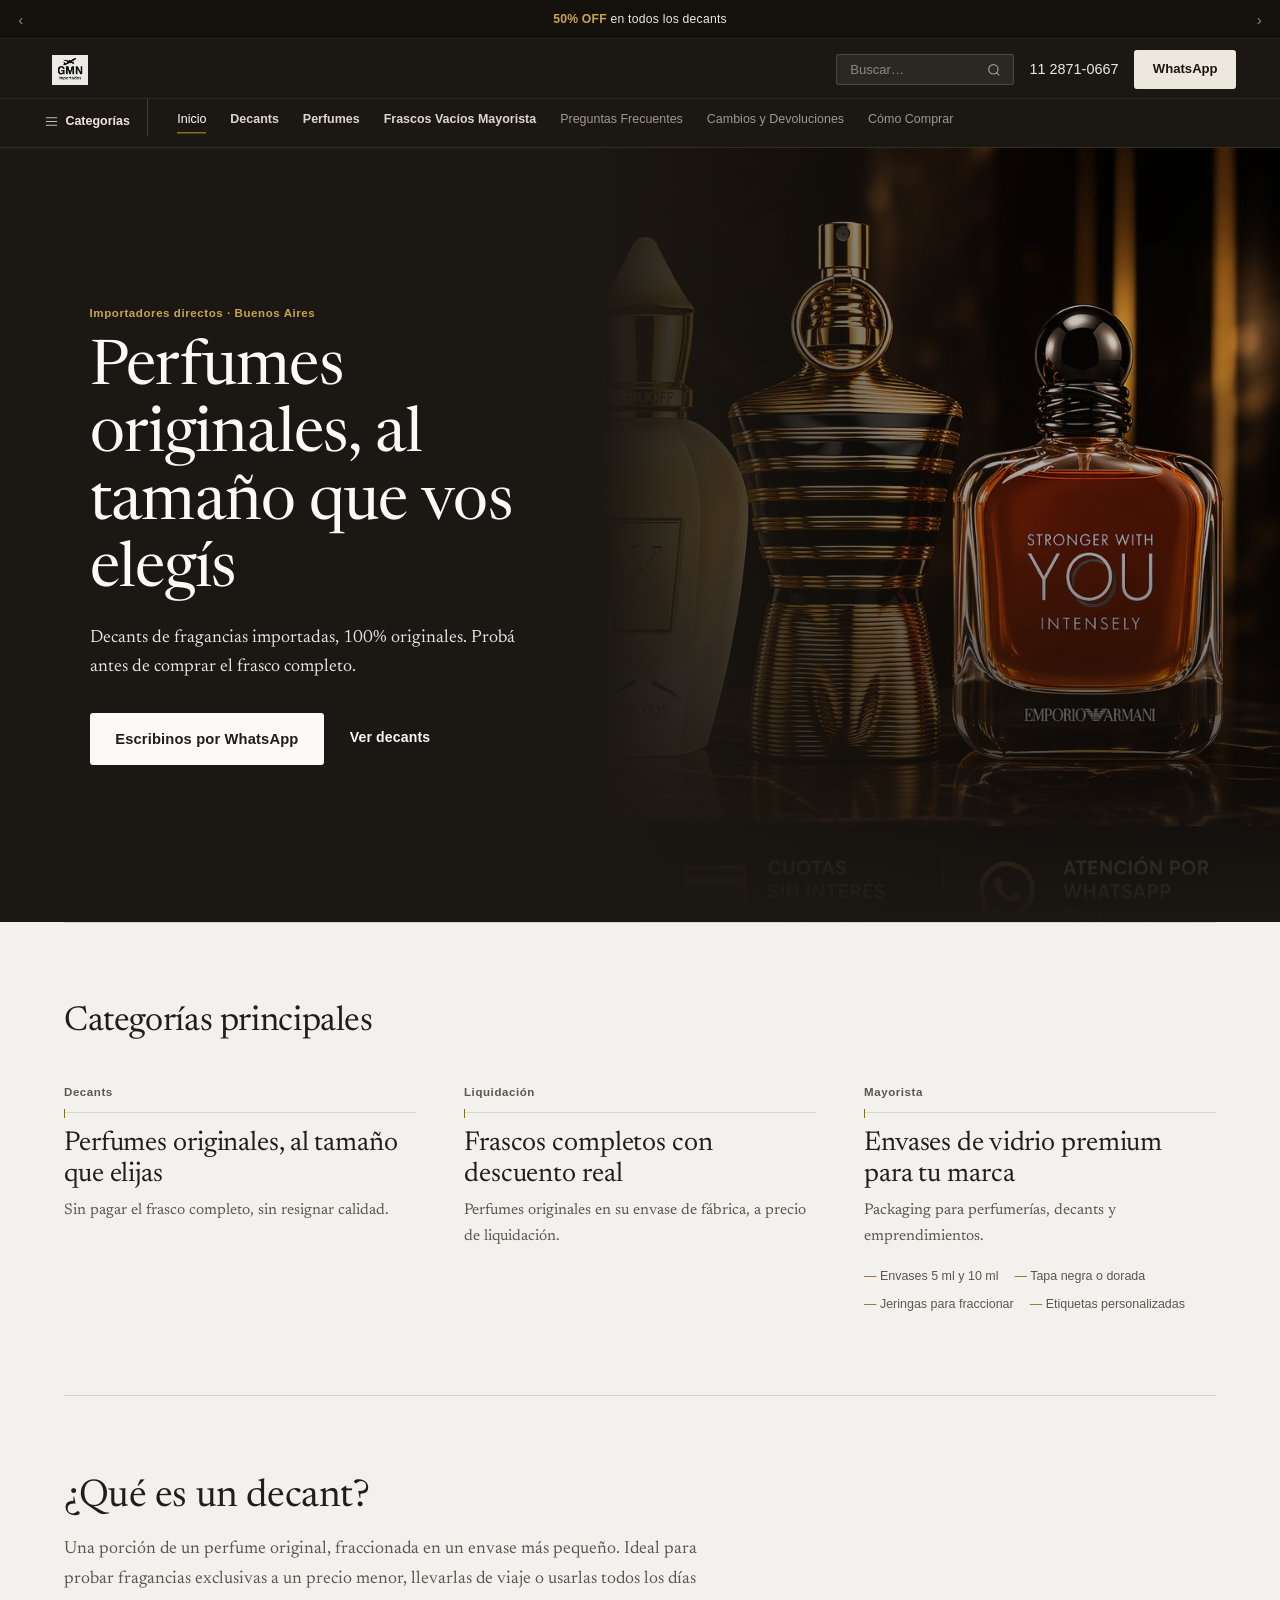
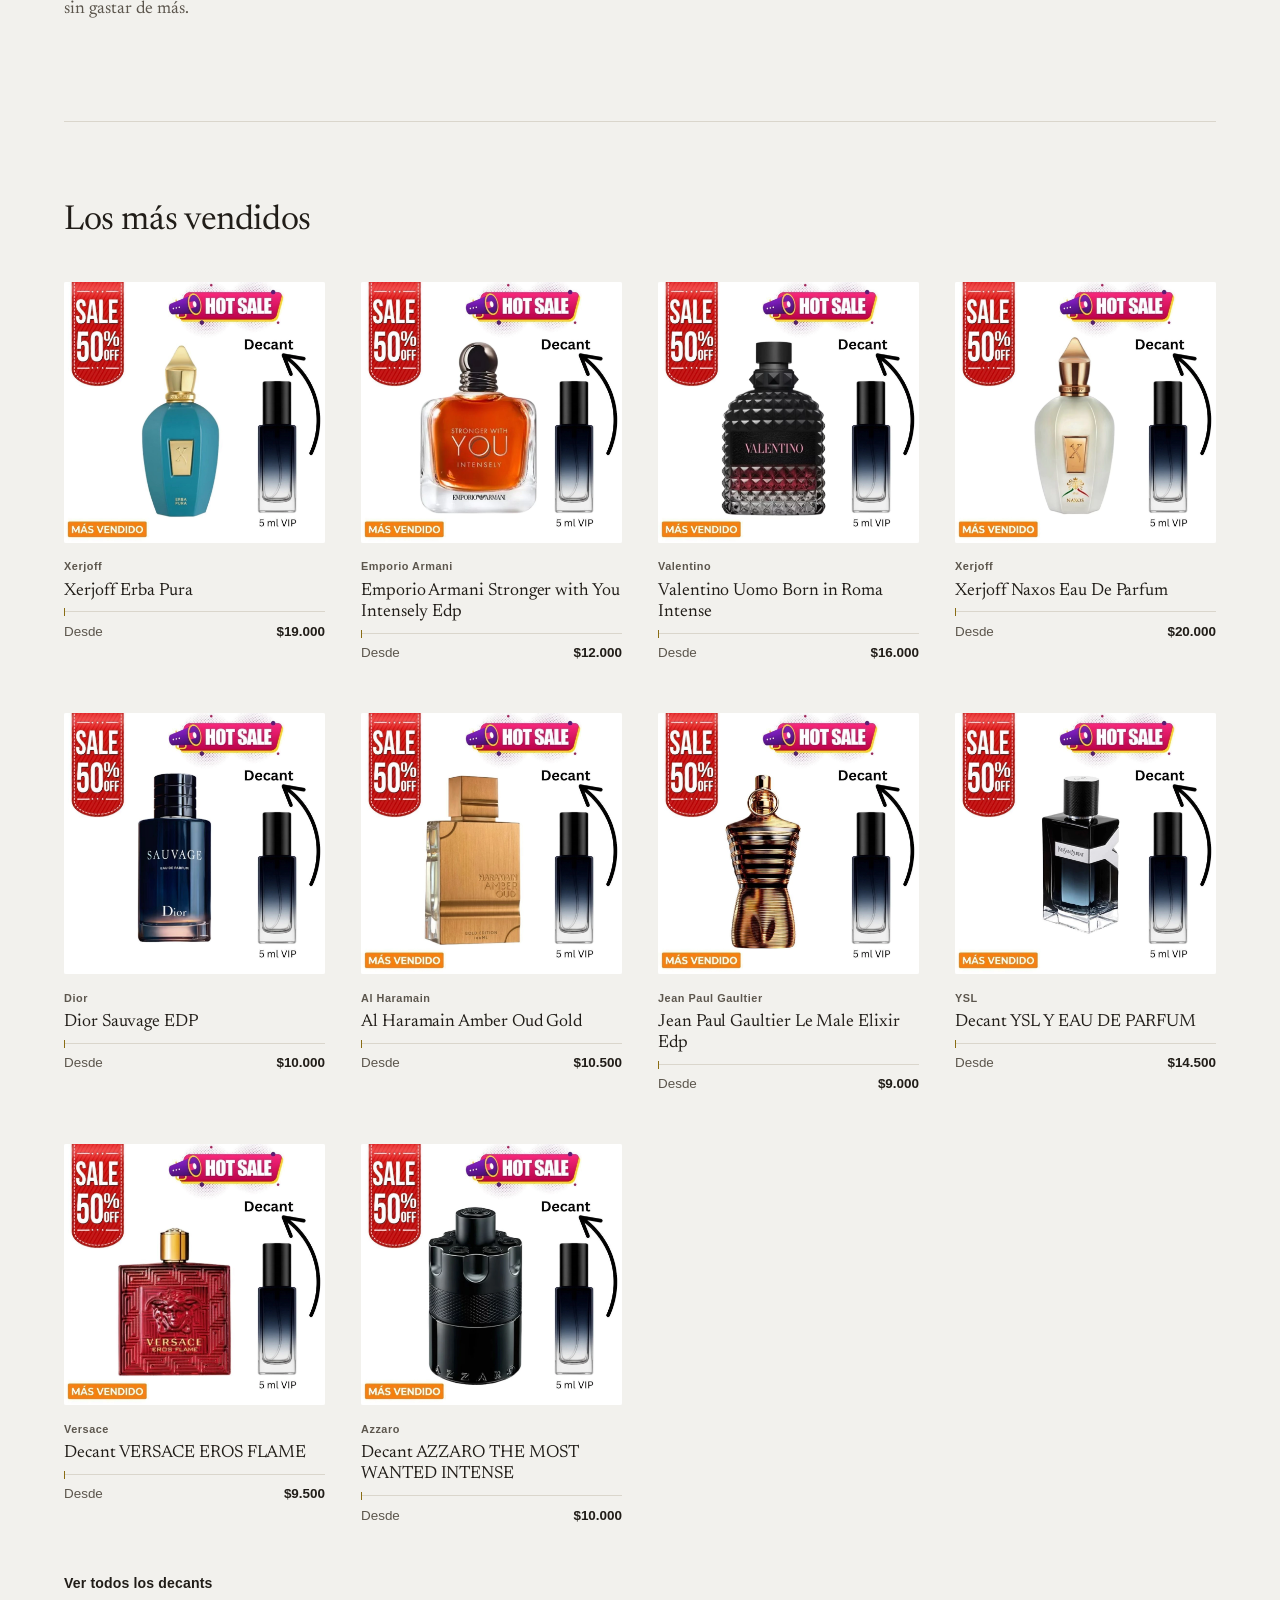
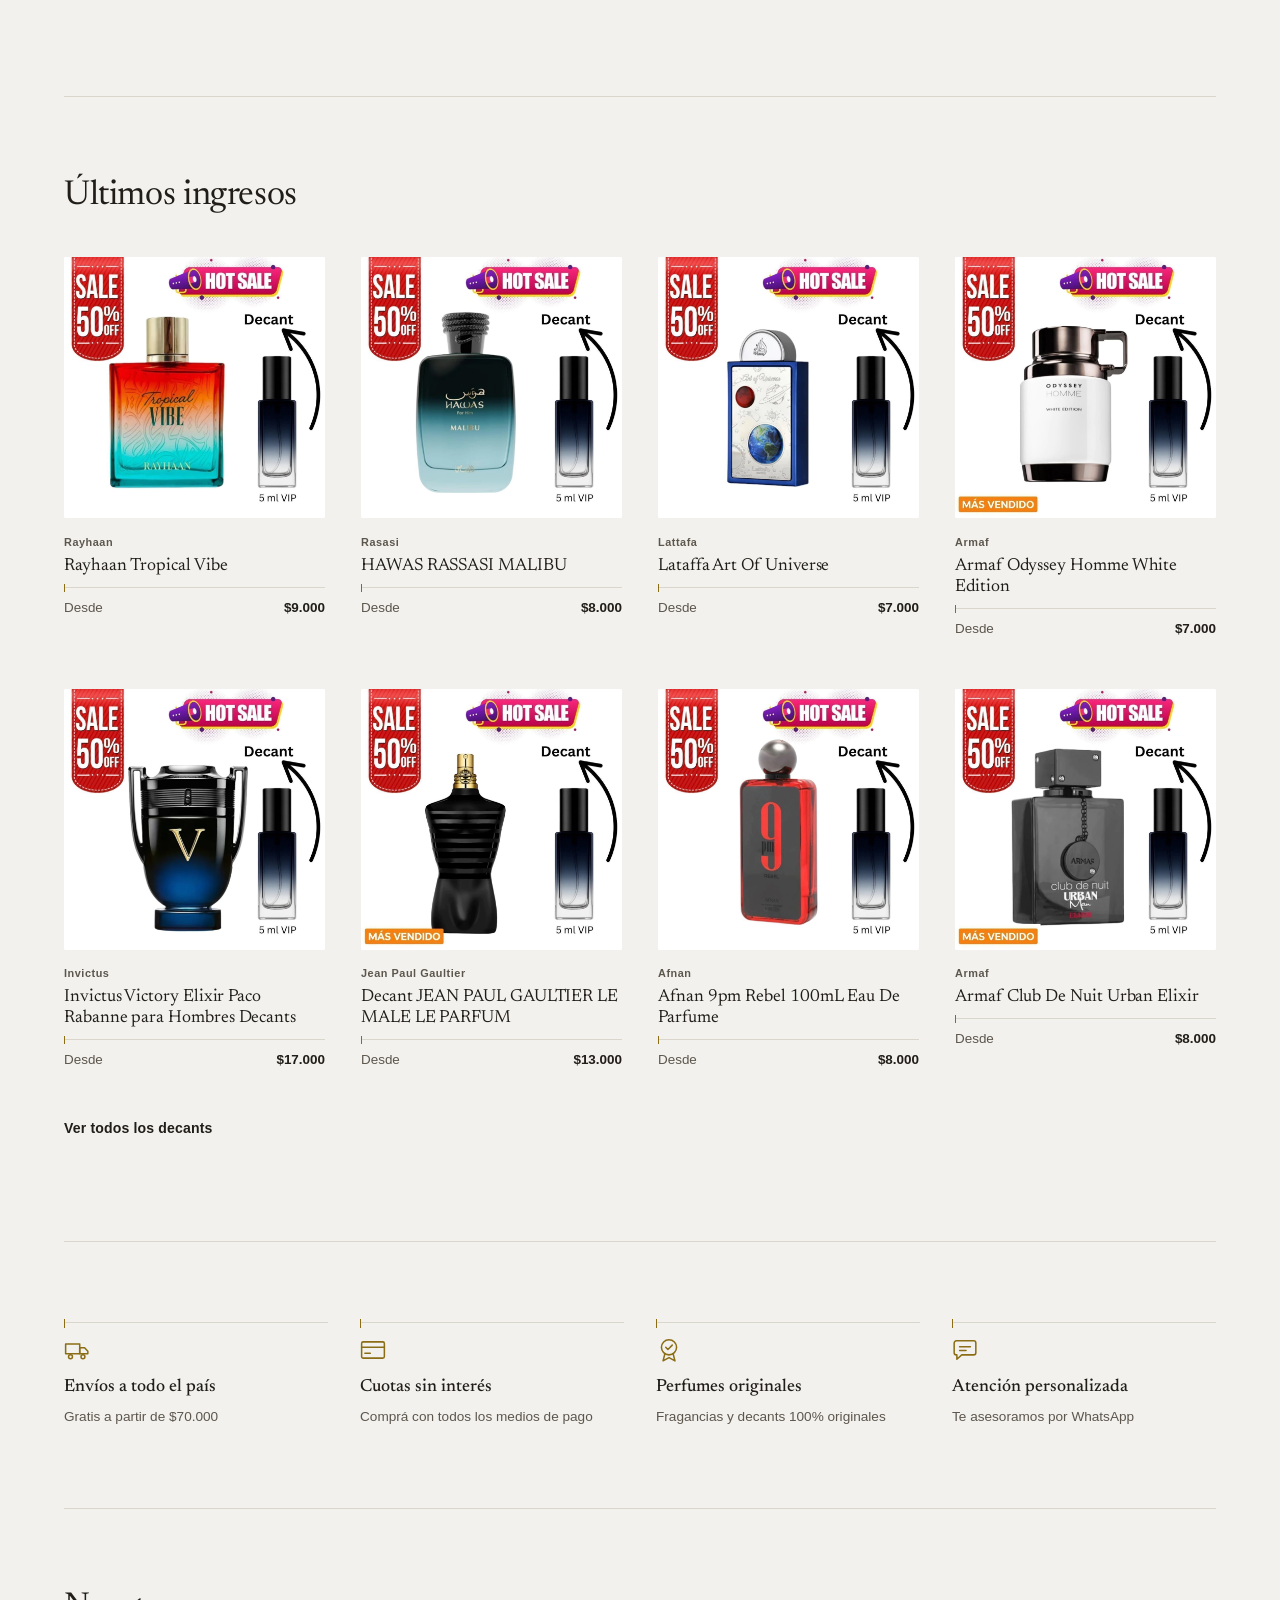
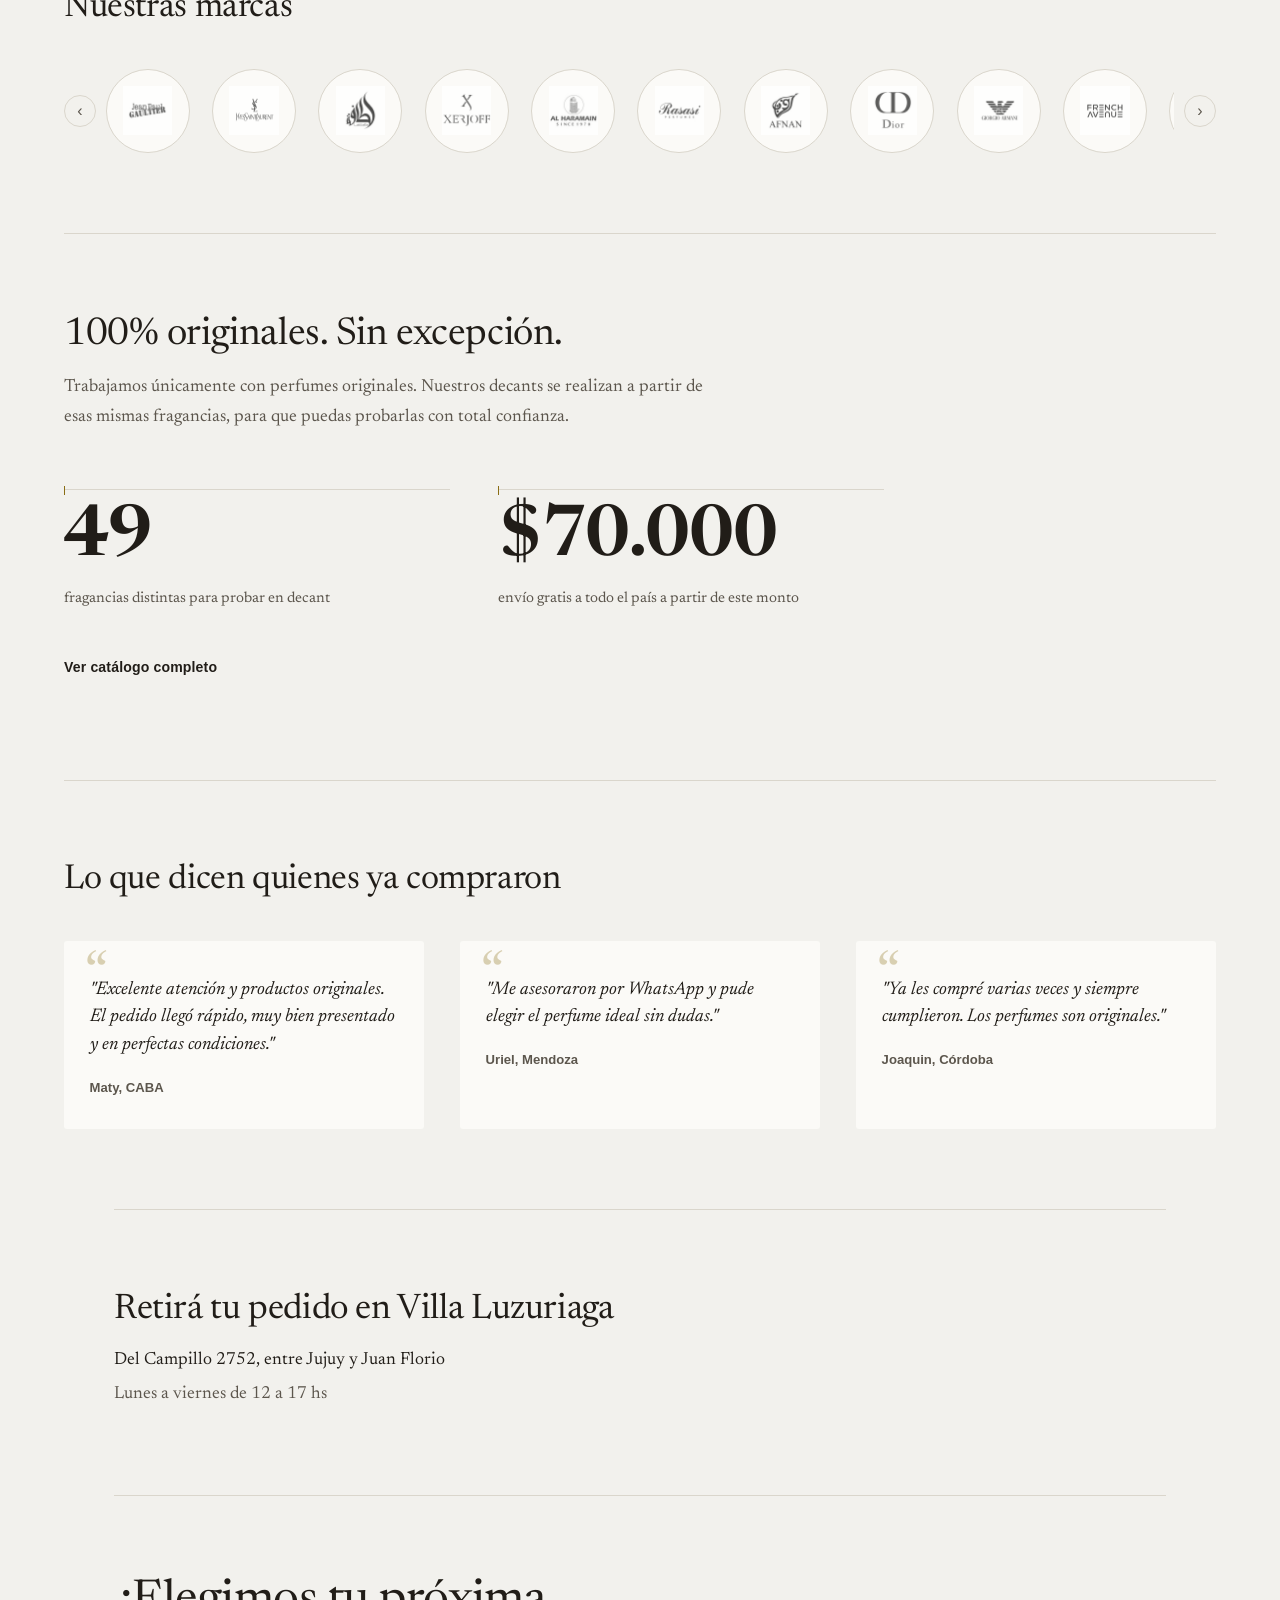
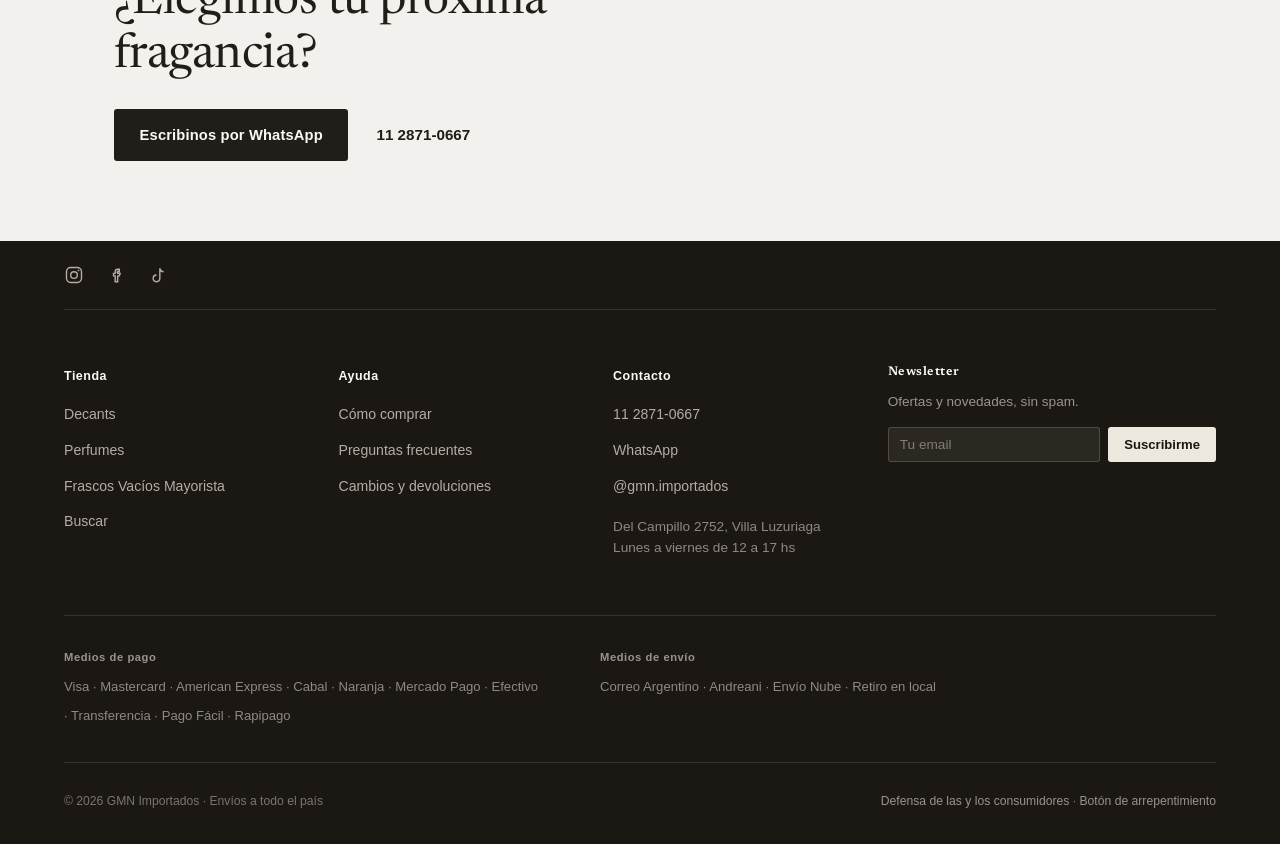
==== commit b76e3127: "Prueba visual (CRO): íconos en beneficios, logos reales en marcas, stats dominantes, testimonios en " ====
--- a/index.html
+++ b/index.html
@@ -111,10 +111,22 @@
   <section id="beneficios">
     <div class="section-inner">
       <ul class="benefits" role="group" aria-label="Beneficios de comprar en GMN Importados">
-        <li><strong>Envíos a todo el país</strong><span>Gratis a partir de $70.000</span></li>
-        <li><strong>Cuotas sin interés</strong><span>Comprá con todos los medios de pago</span></li>
-        <li><strong>Perfumes originales</strong><span>Fragancias y decants 100% originales</span></li>
-        <li><strong>Atención personalizada</strong><span>Te asesoramos por WhatsApp</span></li>
+        <li>
+          <span class="benefit-icon" aria-hidden="true"><svg viewBox="0 0 24 24" fill="none" stroke="currentColor" stroke-width="1.4" stroke-linecap="round" stroke-linejoin="round"><rect x="1.5" y="6.5" width="13" height="9"/><path d="M14.5 10h4.5l3 3.2v2.3h-7.5z"/><circle cx="6" cy="18.2" r="1.8"/><circle cx="17.5" cy="18.2" r="1.8"/></svg></span>
+          <strong>Envíos a todo el país</strong><span class="benefit-desc">Gratis a partir de $70.000</span>
+        </li>
+        <li>
+          <span class="benefit-icon" aria-hidden="true"><svg viewBox="0 0 24 24" fill="none" stroke="currentColor" stroke-width="1.4" stroke-linecap="round" stroke-linejoin="round"><rect x="1.5" y="4.5" width="21" height="15" rx="1.5"/><path d="M1.5 9.5h21"/><path d="M4.5 15h5"/></svg></span>
+          <strong>Cuotas sin interés</strong><span class="benefit-desc">Comprá con todos los medios de pago</span>
+        </li>
+        <li>
+          <span class="benefit-icon" aria-hidden="true"><svg viewBox="0 0 24 24" fill="none" stroke="currentColor" stroke-width="1.4" stroke-linecap="round" stroke-linejoin="round"><circle cx="12" cy="9.5" r="7"/><path d="M8.2 15.5 6.5 22l5.5-3 5.5 3-1.7-6.5"/><path d="m9 9.5 2 2 4-4"/></svg></span>
+          <strong>Perfumes originales</strong><span class="benefit-desc">Fragancias y decants 100% originales</span>
+        </li>
+        <li>
+          <span class="benefit-icon" aria-hidden="true"><svg viewBox="0 0 24 24" fill="none" stroke="currentColor" stroke-width="1.4" stroke-linecap="round" stroke-linejoin="round"><path d="M2 5.5A2 2 0 0 1 4 3.5h16a2 2 0 0 1 2 2v9a2 2 0 0 1-2 2H9l-4.5 4v-4H4a2 2 0 0 1-2-2z"/><path d="M7 9h10M7 12.5h6"/></svg></span>
+          <strong>Atención personalizada</strong><span class="benefit-desc">Te asesoramos por WhatsApp</span>
+        </li>
       </ul>
     </div>
   </section>
@@ -126,20 +138,20 @@
       <div class="brands-carousel">
         <button class="brands-arrow" data-dir="-1" type="button" aria-label="Ver marcas anteriores">&#8249;</button>
         <ul class="brands-track" tabindex="0" role="group" aria-label="Marcas disponibles">
-          <li>Dior</li>
-          <li>Yves Saint Laurent</li>
-          <li>Xerjoff</li>
-          <li>Jean Paul Gaultier</li>
-          <li>Versace</li>
-          <li>Azzaro</li>
-          <li>Valentino</li>
-          <li>Paco Rabanne</li>
-          <li>Armaf</li>
-          <li>Lattafa</li>
-          <li>Al Haramain</li>
-          <li>Rasasi</li>
-          <li>Afnan</li>
-          <li>Khadlaj</li>
+          <li><img src="assets/marcas/jean-paul-gaultier.webp" alt="Jean Paul Gaultier" loading="lazy" /></li>
+          <li><img src="assets/marcas/yves-saint-laurent.webp" alt="Yves Saint Laurent" loading="lazy" /></li>
+          <li><img src="assets/marcas/lattafa.webp" alt="Lattafa" loading="lazy" /></li>
+          <li><img src="assets/marcas/xerjoff.webp" alt="Xerjoff" loading="lazy" /></li>
+          <li><img src="assets/marcas/al-haramain.webp" alt="Al Haramain" loading="lazy" /></li>
+          <li><img src="assets/marcas/rasasi.webp" alt="Rasasi" loading="lazy" /></li>
+          <li><img src="assets/marcas/afnan.webp" alt="Afnan" loading="lazy" /></li>
+          <li><img src="assets/marcas/dior.webp" alt="Dior" loading="lazy" /></li>
+          <li><img src="assets/marcas/giorgio-armani.webp" alt="Giorgio Armani" loading="lazy" /></li>
+          <li><img src="assets/marcas/french-avenue.webp" alt="French Avenue" loading="lazy" /></li>
+          <li><img src="assets/marcas/creed.webp" alt="Creed" loading="lazy" /></li>
+          <li><img src="assets/marcas/bharara.webp" alt="Bharara" loading="lazy" /></li>
+          <li><img src="assets/marcas/maison-alhambra.webp" alt="Maison Alhambra" loading="lazy" /></li>
+          <li><img src="assets/marcas/bvlgari.webp" alt="Bvlgari" loading="lazy" /></li>
         </ul>
         <button class="brands-arrow" data-dir="1" type="button" aria-label="Ver más marcas">&#8250;</button>
       </div>
@@ -157,6 +169,7 @@
         <div class="stat-card"><strong class="stat-static">49</strong><p>fragancias distintas para probar en decant</p></div>
         <div class="stat-card"><strong class="stat-static">$70.000</strong><p>envío gratis a todo el país a partir de este monto</p></div>
       </div>
+      <p class="section-more"><a href="decants.html" class="text-link">Ver catálogo completo</a></p>
     </div>
   </section>
 
--- a/motion.css
+++ b/motion.css
@@ -1,291 +1,36 @@
-/* ============================================================
-   MOTION KIT v2 · Cazador de Webs
-   Patrones de animación nivel agencia premium. Vanilla, sin
-   dependencias. Colores del cliente como variables:
-   :root { --mk-primario:#...; --mk-secundario:#...; --mk-fondo:#...; --mk-texto:#...; }
-   ============================================================ */
+/* GMN Importados — motion
+   Sólo lo que el sitio usa: el telón de intro con el logo (una vez por
+   sesión) y la barra de progreso de scroll. Sin dependencias. */
 
-/* --- INTRO: cortina con el logo del cliente ------------------ */
-/* HTML: <div class="mk-intro"><img src="logo" alt=""></div> (primer hijo del body) */
-.mk-intro { position: fixed; inset: 0; z-index: 9999; display: grid; place-items: center; background: var(--mk-fondo); animation: mkCurtain .6s cubic-bezier(.76,0,.24,1) .95s forwards; }
-.mk-intro img { max-width: min(42vw, 260px); max-height: 30vh; opacity: 0; animation: mkLogoIn .7s cubic-bezier(.22,1,.36,1) .1s forwards; }
-@keyframes mkLogoIn { from { opacity: 0; transform: scale(.86); filter: blur(8px); } to { opacity: 1; transform: scale(1); filter: none; } }
+/* --- INTRO: cortina con el logo -----------------------------------
+   HTML: <div class="mk-intro"><img src="logo" alt=""></div> (primer hijo del body) */
+.mk-intro {
+  position: fixed; inset: 0; z-index: 9999;
+  display: grid; place-items: center;
+  background: var(--paper, #F2F1ED);
+  animation: mkCurtain .6s cubic-bezier(.76, 0, .24, 1) .95s forwards;
+}
+.mk-intro img {
+  max-width: min(42vw, 260px); max-height: 30vh;
+  opacity: 0;
+  animation: mkLogoIn .7s cubic-bezier(.22, 1, .36, 1) .1s forwards;
+}
+@keyframes mkLogoIn {
+  from { opacity: 0; transform: scale(.86); filter: blur(8px); }
+  to   { opacity: 1; transform: scale(1);   filter: none; }
+}
 @keyframes mkCurtain { to { transform: translateY(-100%); } }
 
-/* --- BARRA DE PROGRESO de scroll (motion.js la crea) --------- */
-.mk-progress { position: fixed; top: 0; left: 0; height: 3px; width: 100%; z-index: 9998; background: var(--mk-primario); transform-origin: 0 50%; transform: scaleX(0); }
-
-/* --- HERO: entrada escalonada -------------------------------- */
-.mk-hero > * { opacity: 0; animation: mkRise .9s cubic-bezier(.22,1,.36,1) forwards; }
-.mk-hero > *:nth-child(1) { animation-delay: 2.1s; }
-.mk-hero > *:nth-child(2) { animation-delay: 2.25s; }
-.mk-hero > *:nth-child(3) { animation-delay: 2.4s; }
-.mk-hero > *:nth-child(4) { animation-delay: 2.55s; }
-@keyframes mkRise { from { opacity: 0; transform: translateY(28px); } to { opacity: 1; transform: none; } }
-/* Si no hay .mk-intro en la página, usa .mk-hero--solo (sin espera) */
-.mk-hero--solo > *:nth-child(1) { animation-delay: .1s; } .mk-hero--solo > *:nth-child(2) { animation-delay: .25s; }
-.mk-hero--solo > *:nth-child(3) { animation-delay: .4s; } .mk-hero--solo > *:nth-child(4) { animation-delay: .55s; }
-
-/* --- SPLIT-TEXT: titular palabra a palabra (motion.js trocea) - */
-/* HTML: <h1 class="mk-split">Tu titular aquí</h1> */
-.mk-split .mk-w { display: inline-block; overflow: hidden; vertical-align: top; }
-.mk-split .mk-w > span { display: inline-block; transform: translateY(110%); animation: mkWord .8s cubic-bezier(.22,1,.36,1) forwards; animation-delay: calc(var(--mk-i) * .07s + var(--mk-split-base, 2.1s)); }
-@keyframes mkWord { to { transform: none; } }
-
-/* --- GLOW de fondo con el color primario --------------------- */
-.mk-glow { position: relative; overflow: hidden; }
-.mk-glow::before { content: ""; position: absolute; inset: -20%; z-index: 0; pointer-events: none;
-  background: radial-gradient(ellipse 60% 45% at 50% 0%, color-mix(in srgb, var(--mk-primario) 26%, transparent), transparent 70%);
-  animation: mkGlow 9s ease-in-out infinite alternate; }
-.mk-glow > * { position: relative; z-index: 1; }
-@keyframes mkGlow { from { transform: translateX(-4%) scale(1); opacity: .8; } to { transform: translateX(4%) scale(1.08); opacity: 1; } }
-
-/* --- KEN BURNS: fotos reales del cliente con zoom lento ------ */
-/* HTML: <figure class="mk-kenburns"><img src="foto-real.jpg"></figure> */
-.mk-kenburns { overflow: hidden; }
-.mk-kenburns img { width: 100%; height: 100%; object-fit: cover; animation: mkKen 14s ease-in-out infinite alternate; }
-@keyframes mkKen { from { transform: scale(1) translate(0,0); } to { transform: scale(1.12) translate(-1.5%, 1.5%); } }
-
-/* --- REVELADO DE IMAGEN con cortinilla (clip-path) ----------- */
-.mk-unveil { clip-path: inset(0 100% 0 0); transition: clip-path 1.1s cubic-bezier(.76,0,.24,1); }
-.mk-unveil.mk-in { clip-path: inset(0 0 0 0); }
-
-/* --- REVEAL al scroll: desactivado en el rediseño editorial.
-       (los reveals dispersos en cada bloque son un tell de IA;
-       el contenido aparece de una) --------------------------- */
-.mk-reveal { opacity: 1; transform: none; }
-
-/* --- PARALLAX a sangre completa (motion.js mueve el fondo) --- */
-/* HTML: <section class="mk-parallax" style="background-image:url(foto-real.jpg)">…</section> */
-.mk-parallax { background-size: cover; background-position: center 0px; background-attachment: fixed; }
-@supports (-webkit-touch-callout: none) { .mk-parallax { background-attachment: scroll; } }
-
-/* --- CARDS: el hover lo maneja site.css (foto con leve fade).
-       Sin tilt 3D, sin sombra flotante. -------------------- */
-.mk-card { transition: none; }
-
-/* --- MARQUEE (reseñas / platos / marcas) --------------------- */
-.mk-marquee { overflow: hidden; white-space: nowrap; mask-image: linear-gradient(90deg, transparent, #000 8%, #000 92%, transparent); }
-.mk-marquee-track { display: inline-flex; gap: 3rem; padding-right: 3rem; animation: mkMarquee 26s linear infinite; }
-.mk-marquee:hover .mk-marquee-track { animation-play-state: paused; }
-@keyframes mkMarquee { to { transform: translateX(-50%); } }
-
-/* --- CTA con pulso — desactivado (distracción permanente) ---- */
-.mk-pulse { position: relative; }
-.mk-pulse::after { content: none; }
-
-/* ============================================================
-   SCROLLYTELLING 3D — patrones conducidos por --mk-p (0→1),
-   que escribe motion.js en cada [data-mk-scrolly].
-   Uso típico del hero:
-   <section class="mk-pin" data-mk-scrolly>
-     <div class="mk-pin-stage mk-scene3d">
-       <div class="mk-layer" style="--mk-depth:-220px"><img class="mk-zoomout" src="ambiente.jpg"></div>
-       <div class="mk-layer" style="--mk-depth:-80px"><img src="plato.jpg"></div>
-       <div class="mk-layer mk-seq" style="--mk-depth:40px"> logo + titular + claims </div>
-     </div>
-   </section>
-   ============================================================ */
-
-/* --- PIN: la escena se clava y el scroll "avanza la película" - */
-.mk-pin { position: relative; height: 250vh; }
-.mk-pin-stage { position: sticky; top: 0; height: 100vh; overflow: hidden; display: grid; place-items: center; }
-
-/* --- Escenario 3D y capas con profundidad -------------------- */
-.mk-scene3d { perspective: 1200px; transform-style: preserve-3d; }
-.mk-layer {
-  position: absolute; inset: 0; display: grid; place-items: center;
-  will-change: transform;
-  /* cada capa se acerca desde su profundidad hasta el plano según avanza el scroll */
-  transform: translateZ(calc(var(--mk-depth, 0px) * (1 - var(--mk-p, 0))))
-             translateY(calc(var(--mk-depth, 0px) * (1 - var(--mk-p, 0)) * -0.25));
+/* --- BARRA DE PROGRESO de scroll (la crea motion.js) -------------- */
+.mk-progress {
+  position: fixed; top: 0; left: 0; height: 2px; width: 100%; z-index: 9998;
+  background: var(--gold, #8A6D14);
+  transform-origin: 0 50%; transform: scaleX(0);
 }
 
-/* --- ZOOM-OUT del fondo: entra cerca, asienta lejos ----------- */
-.mk-zoomout {
-  width: 100%; height: 100%; object-fit: cover;
-  transform: scale(calc(1.25 - 0.25 * var(--mk-p, 0)));
-  filter: brightness(calc(0.55 + 0.25 * var(--mk-p, 0)));
-}
-
-/* --- TILT por scroll: el producto rota en 3D ------------------ */
-.mk-tilt-scroll {
-  will-change: transform;
-  transform: rotateX(calc((1 - var(--mk-p, 0)) * 24deg))
-             rotateY(calc((var(--mk-p, 0) - 0.5) * 14deg))
-             scale(calc(0.9 + 0.1 * var(--mk-p, 0)));
-}
-
-/* --- SECUENCIA: los hijos aparecen por umbrales de scroll ----- */
-.mk-seq > * { opacity: calc((var(--mk-p, 0) - var(--mk-at, 0.2)) / 0.15); transform: translateY(calc(max(0, 1 - (var(--mk-p, 0) - var(--mk-at, 0.2)) / 0.15) * 26px)); }
-.mk-seq > *:nth-child(1) { --mk-at: 0.15; }
-.mk-seq > *:nth-child(2) { --mk-at: 0.35; }
-.mk-seq > *:nth-child(3) { --mk-at: 0.55; }
-.mk-seq > *:nth-child(4) { --mk-at: 0.75; }
-
-/* --- STATEMENT: frase gigante que vive en el centro del scroll -
-   Sección normal con data-mk-scrolly; el texto aparece al llegar
-   al centro del viewport y se desvanece al pasarlo (pico en p=0.5). */
-.mk-statement {
-  opacity: calc(1 - max(calc(var(--mk-p, 0) - 0.5), calc(0.5 - var(--mk-p, 0))) * 2.6);
-  transform: scale(calc(0.92 + 0.08 * (1 - max(calc(var(--mk-p, 0) - 0.5), calc(0.5 - var(--mk-p, 0))) * 2)));
-  will-change: transform, opacity;
-}
-
-/* --- GALERÍA HORIZONTAL conducida por scroll vertical ---------
-   <section class="mk-pin" data-mk-scrolly>
-     <div class="mk-pin-stage mk-hscroll">
-       <div class="mk-hscroll-track" style="--mk-shift:-60%"> fotos… </div>
-     </div>
-   </section>  (ajusta --mk-shift al ancho del track) */
-.mk-hscroll { display: flex; align-items: center; }
-.mk-hscroll-track {
-  display: flex; gap: 3vw; padding: 0 8vw; will-change: transform;
-  transform: translateX(calc(var(--mk-p, 0) * var(--mk-shift, -60%)));
-}
-.mk-hscroll-track > * { flex-shrink: 0; }
-
-/* --- WIPE: la siguiente imagen se abre en círculo con el scroll */
-.mk-wipe {
-  clip-path: circle(calc(var(--mk-p, 0) * 120%) at 50% 50%);
-  will-change: clip-path;
-}
-
-/* --- COLORMORPH: el fondo de la sección muta con el progreso -- */
-.mk-colormorph {
-  background: color-mix(in srgb,
-    var(--mk-fondo) calc(100% - var(--mk-p, 0) * 22%),
-    var(--mk-primario) calc(var(--mk-p, 0) * 22%));
-}
-
-/* ============================================================
-   LA PELÍCULA (v4) — experiencia de UN SOLO LIENZO.
-   Sin secciones: un contenedor .mk-film da la duración del scroll
-   y un lienzo sticky .mk-film-stage lo muestra todo. Cada bloque
-   de información es un "shot" con su ventana temporal --in/--out
-   dentro del timeline global --mk-p (0→1).
-
-   <div class="mk-film" data-mk-scrolly style="--mk-shots:10">
-     <div class="mk-film-stage">
-       <div class="mk-shot mk-fx-zoom" style="--in:0; --out:.14">  …fondo/logo… </div>
-       <div class="mk-shot mk-fx-rise" style="--in:.10; --out:.26"> …titular…  </div>
-       …
-     </div>
-   </div>
-   <footer> …cierre estático (CTA/contacto), fuera de la película… </footer>
-
-   Solapa las ventanas (~4%) para que el lienzo nunca quede vacío.
-   ============================================================ */
-.mk-film { position: relative; height: calc(var(--mk-shots, 8) * 120vh); }
-.mk-film-stage { position: sticky; top: 0; height: 100vh; overflow: hidden; }
-
-.mk-shot {
-  /* progreso local del shot dentro de su ventana */
-  --lp: clamp(0, calc((var(--mk-p, 0) - var(--in, 0)) / max(0.001, calc(var(--out, 1) - var(--in, 0)))), 1);
-  /* rampas de entrada (primer 15% de la ventana) y salida (último 15%) */
-  --ramp-in: clamp(0, calc(var(--lp) / 0.15), 1);
-  --ramp-out: clamp(0, calc((1 - var(--lp)) / 0.15), 1);
-  --alive: min(var(--ramp-in), var(--ramp-out));
-  position: absolute; inset: 0; display: grid; place-items: center;
-  opacity: var(--alive);
-  pointer-events: none;
-  will-change: transform, opacity;
-}
-/* el shot sólo es interactivo mientras está en escena */
-.mk-shot[data-live], .mk-shot:hover { pointer-events: auto; }
-
-/* --- Efectos de shot (combinables) --------------------------- */
-/* Sube al entrar y se eleva al despedirse */
-.mk-fx-rise { transform: translateY(calc((1 - var(--ramp-in)) * 60px - (1 - var(--ramp-out)) * 60px)); }
-/* Se acerca desde el fondo y sigue creciendo al salir (atraviesa la cámara) */
-.mk-fx-zoom { transform: scale(calc(0.82 + var(--lp) * 0.28)); }
-/* Entra desde un lateral y sale por el contrario */
-.mk-fx-drift-l { transform: translateX(calc((1 - var(--ramp-in)) * -12vw + (1 - var(--ramp-out)) * 12vw)); }
-.mk-fx-drift-r { transform: translateX(calc((1 - var(--ramp-in)) * 12vw + (1 - var(--ramp-out)) * -12vw)); }
-/* Rota en 3D mientras vive */
-.mk-fx-tilt { transform: perspective(1100px) rotateX(calc((1 - var(--lp)) * 18deg)) rotateY(calc((var(--lp) - 0.5) * 10deg)); }
-/* Foto de fondo viva: zoom continuo durante toda su ventana */
-.mk-fx-kenburns-live img, img.mk-fx-kenburns-live { width: 100%; height: 100%; object-fit: cover; transform: scale(calc(1.06 + var(--lp) * 0.14)); }
-/* Capas internas con profundidad (dentro de un shot) */
-.mk-fx-parallax > * { transform: translateY(calc((1 - var(--lp)) * var(--mk-depth, 0px))); will-change: transform; }
-
-/* ============================================================
-   EL TÚNEL 3D (v5) — la cámara VUELA A TRAVÉS de los contenidos.
-   Cada shot vive a una profundidad del túnel (--zi = su índice) y
-   el scroll avanza la cámara: los shots emergen del fondo, llegan
-   a foco, y PASAN POR ENCIMA de la cámara (nos metemos dentro).
-
-   <div class="mk-film" data-mk-scrolly data-mk-shots="16" style="--mk-nshots:16">
-     <div class="mk-film-stage mk-tunnel">
-       <div class="mk-zshot" style="--zi:0">  …logo…            </div>
-       <div class="mk-zshot" style="--zi:1">  …titular + foto…  </div>
-       …
-       <div class="mk-zshot" style="--zi:15"> …CTA…             </div>
-     </div>
-   </div>
-   (--mk-nshots = número de shots; el mismo valor que data-mk-shots)
-   ============================================================ */
-.mk-tunnel { perspective: 1100px; perspective-origin: 50% 46%; }
-.mk-zshot {
-  /* f = distancia de la cámara a este shot, en "unidades de shot".
-     f<0: aún lejos, al fondo · f=0: en foco · f>0: lo estamos atravesando */
-  --f: calc(var(--mk-p, 0) * (var(--mk-nshots, 10) - 1) - var(--zi, 0));
-  position: absolute; inset: 0; display: grid; place-items: center;
-  transform: translateZ(calc(var(--f) * 760px));
-  /* nace desde el fondo (~1,7 shots de profundidad) y muere al atravesarlo */
-  opacity: min(
-    clamp(0, calc((var(--f) + 1.7) / 0.9), 1),
-    clamp(0, calc((0.42 - var(--f)) / 0.3), 1)
-  );
-  pointer-events: none;
-  will-change: transform, opacity;
-}
-.mk-zshot[data-live] { pointer-events: auto; }
-
-/* Dentro de un zshot: capas a distinta profundidad → paralaje al atravesar */
-.mk-zdepth { transform: translateZ(var(--z, 0px)); }
-
-/* DIVE: foto por la que ENTRAMOS — crece hasta tragarse la cámara.
-   Úsala como fondo de un zshot (la siguiente escena emerge de su interior). */
-.mk-fx-dive { width: 100%; height: 100%; object-fit: cover; }
-
-/* Niebla de profundidad: oscurece lo lejano para dar volumen al túnel */
-.mk-zfog { filter: brightness(calc(1 + min(0, var(--f)) * 0.22)); }
-
-/* Raíl de progreso de la película (lado derecho) — lo crea motion.js.
-   Es un SCRUBBER: se puede pinchar y arrastrar para moverse por la película. */
-.mk-rail {
-  position: fixed; right: 12px; top: 50%; transform: translateY(-50%);
-  width: 5px; height: 60vh; border-radius: 5px;
-  background: rgba(255,255,255,0.22); z-index: 9997;
-  pointer-events: auto; cursor: grab; touch-action: none;
-}
-/* zona de agarre generosa (invisible) alrededor del raíl */
-.mk-rail::before { content: ""; position: absolute; inset: -10px -16px; }
-.mk-rail.mk-dragging { cursor: grabbing; }
-.mk-rail-thumb {
-  position: absolute; left: 0; width: 100%; height: 10%; border-radius: 5px;
-  background: var(--mk-primario, #fff);
-  top: calc(var(--mk-p, 0) * 90%);
-  box-shadow: 0 0 12px color-mix(in srgb, var(--mk-primario, #fff) 60%, transparent);
-  transition: transform .2s;
-}
-.mk-rail:hover .mk-rail-thumb, .mk-rail.mk-dragging .mk-rail-thumb { transform: scaleX(2.2); }
-
-/* --- Accesibilidad ------------------------------------------- */
+/* --- Movimiento reducido ---------------------------------------- */
 @media (prefers-reduced-motion: reduce) {
   .mk-intro { display: none; }
-  .mk-hero > *, .mk-split .mk-w > span, .mk-reveal, .mk-unveil, .mk-marquee-track, .mk-pulse::after, .mk-glow::before, .mk-kenburns img { animation: none !important; transition: none !important; opacity: 1 !important; transform: none !important; clip-path: none !important; }
-  .mk-pin { height: auto; }
-  .mk-pin-stage { position: relative; height: auto; min-height: 100vh; }
-  .mk-layer { position: relative; transform: none !important; }
-  .mk-zoomout, .mk-tilt-scroll, .mk-seq > *, .mk-statement, .mk-hscroll-track { transform: none !important; opacity: 1 !important; filter: none !important; }
-  .mk-wipe { clip-path: none !important; }
-  .mk-hscroll { overflow-x: auto; }
-  /* La película se despliega como documento normal: shots apilados, todo visible */
-  .mk-rail { display: none; }
-  .mk-film { height: auto; }
-  .mk-film-stage { position: relative; height: auto; overflow: visible; }
-  .mk-shot, .mk-zshot { position: relative; inset: auto; min-height: 60vh; opacity: 1 !important; transform: none !important; pointer-events: auto; }
-  .mk-zfog { filter: none !important; }
+  .mk-intro img { animation: none !important; opacity: 1 !important; transform: none !important; filter: none !important; }
+  .mk-progress { display: none; }
 }
--- a/site.css
+++ b/site.css
@@ -1,9 +1,9 @@
-/* GMN Importados — rediseño editorial (preview)
-   Perfumería de decants, Villa Luzuriaga. Objetivo: que se lea "caro"
-   sin disfrazarse de maison parisina. Una sola serif (Newsreader) usada
-   en todo su rango, papel cálido, dorado sólo en filetes, y una marca
-   propia: "la línea de medida" (filete con tick, como la graduación de
-   un frasco de decant). */
+/* GMN Importados — hoja de estilos del sitio.
+   Dirección: editorial. Una sola serif (Newsreader) en todo su rango,
+   papel cálido #F2F1ED, header/footer espresso, dorado sólo en filetes.
+   Marca propia: "la línea de medida" (filete con tick vertical, como la
+   graduación de un frasco de decant). Tokens de color, tipografía y
+   movimiento en :root. */
 
 :root {
   /* --- paleta nueva --- */
@@ -35,6 +35,13 @@
 
   --measure: 1180px;
   --measure-text: 40rem;
+
+  /* --- sistema de movimiento --- */
+  --ease-out: cubic-bezier(.22, 1, .36, 1);      /* entradas: arranca rápido, frena suave */
+  --ease-std: cubic-bezier(.4, 0, .2, 1);        /* movimiento en pantalla */
+  --dur-1: 120ms;   /* micro-feedback (hover, press) */
+  --dur-2: 180ms;   /* transiciones chicas */
+  --dur-3: 280ms;   /* paneles, drawers, reveals */
 }
 
 * { box-sizing: border-box; }
@@ -59,6 +66,7 @@
   line-height: 1.12;
   letter-spacing: -0.011em;
   color: var(--ink);
+  font-optical-sizing: auto;   /* Newsreader es variable: títulos grandes usan el corte display */
 }
 h1 { font-size: clamp(2.1rem, 5.2vw, 3.4rem); }
 h2 { font-size: clamp(1.55rem, 3.4vw, 2.15rem); }
@@ -74,6 +82,30 @@
   outline-offset: 3px;
 }
 .site-header a:focus-visible, .site-footer a:focus-visible { outline-color: #C9A54B; }
+
+/* ---------- Lenguaje de hover: subrayado dorado que crece de izq. a der. ----------
+   Reemplaza a los border-bottom estáticos de los links interactivos.
+   Sólo en dispositivos con mouse (@media hover). */
+.site-tabs a, .breadcrumb a, .mega-col li a, .faq-index a,
+.text-link, .hero-cta-secondary, .cta-phone, .back-link, .product-card-link,
+.footer-grid a, .footer-acc a, .footer-map-link, .footer-legal-row a, .search-empty a {
+  background-image: linear-gradient(var(--gold), var(--gold));
+  background-repeat: no-repeat;
+  background-position: 0 100%;
+  background-size: 0% 1px;
+  padding-bottom: 2px;
+  transition: background-size var(--dur-2) var(--ease-out), color var(--dur-1) var(--ease-std);
+}
+@media (hover: hover) {
+  .site-tabs a:hover, .breadcrumb a:hover, .mega-col li a:hover, .faq-index a:hover,
+  .text-link:hover, .hero-cta-secondary:hover, .cta-phone:hover, .back-link:hover,
+  .product-card-link:hover, .footer-grid a:hover, .footer-acc a:hover,
+  .footer-map-link:hover, .footer-legal-row a:hover, .search-empty a:hover {
+    background-size: 100% 1px;
+  }
+}
+/* Nav activo: subrayado siempre visible */
+.site-tabs a.active { background-size: 100% 1.5px; }
 
 /* ---------- La firma: línea de medida ----------
    filete horizontal con un tick vertical en el extremo izquierdo. */
@@ -97,7 +129,7 @@
   font-family: var(--font-ui);
   font-size: .72rem;
   font-weight: 600;
-  letter-spacing: .02em;
+  letter-spacing: .05em;
   color: var(--ink-soft);
   margin-bottom: .75rem;
 }
@@ -110,6 +142,7 @@
   padding: .55rem 2.6rem; position: relative; text-align: center;
   border-bottom: 1px solid rgba(237,232,222,.08);
 }
+.anno-bar .anno-msg { transition: opacity var(--dur-2) var(--ease-std); }
 .anno-bar .anno-msg strong { color: #C9A54B; font-weight: 600; }
 .anno-bar button {
   position: absolute; top: 0; bottom: 0; width: 2.6rem;
@@ -125,7 +158,10 @@
   position: sticky; top: 0; z-index: 500;
   background: var(--espresso);
   border-bottom: 1px solid rgba(237,232,222,.10);
-}
+  transition: box-shadow var(--dur-2) var(--ease-std);
+}
+/* Al scrollear, el header "flota": una sombra-filete lo despega del contenido */
+.site-header.is-scrolled { box-shadow: 0 10px 30px -16px rgba(15,11,7,.6); }
 
 /* ---------- Hamburguesa + panel lateral (mobile) ---------- */
 .nav-burger {
@@ -137,14 +173,14 @@
 .nav-drawer {
   position: fixed; inset: 0; z-index: 1000;
   visibility: hidden; opacity: 0;
-  transition: opacity 180ms ease, visibility 0s linear 180ms;
-}
-.nav-drawer.open { visibility: visible; opacity: 1; transition: opacity 180ms ease; }
+  transition: opacity var(--dur-2) var(--ease-std), visibility 0s linear var(--dur-2);
+}
+.nav-drawer.open { visibility: visible; opacity: 1; transition: opacity var(--dur-2) var(--ease-std); }
 .nav-drawer-scrim { position: absolute; inset: 0; background: rgba(15,11,7,.45); }
 .nav-drawer-panel {
   position: absolute; top: 0; left: 0; bottom: 0; width: min(82vw, 340px);
   background: var(--paper); padding: 1.1rem 1.4rem 2rem;
-  transform: translateX(-100%); transition: transform 220ms cubic-bezier(.4,0,.2,1);
+  transform: translateX(-100%); transition: transform var(--dur-3) var(--ease-std);
   display: flex; flex-direction: column; overflow-y: auto;
 }
 .nav-drawer.open .nav-drawer-panel { transform: none; }
@@ -206,7 +242,7 @@
 .search-field svg { color: var(--ink-soft); flex-shrink: 0; }
 .search-head { font-family: var(--font-ui); font-size: .85rem; color: var(--ink-soft); margin: 0 0 1.75rem; letter-spacing: .01em; }
 .search-empty { grid-column: 1 / -1; color: var(--ink-soft); max-width: 34rem; }
-.search-empty a { color: var(--ink); border-bottom: 1px solid var(--gold); }
+.search-empty a { color: var(--ink); }
 .site-phone {
   font-family: var(--font-ui);
   color: var(--paper-on-dark); font-size: .9rem; font-weight: 500;
@@ -217,7 +253,7 @@
   background: var(--paper-on-dark); color: var(--espresso); font-weight: 600;
   padding: .5rem 1.15rem; border-radius: 3px; font-size: .82rem;
   white-space: nowrap;
-  transition: background-color 140ms ease, transform 90ms ease;
+  transition: background-color var(--dur-1) var(--ease-std), transform var(--dur-1) var(--ease-out);
 }
 .site-cta:hover { background: #fff; }
 .site-cta:active { transform: translateY(1px); }
@@ -232,12 +268,13 @@
 .site-tabs a {
   color: rgba(237,232,222,.62);
   font-size: .78rem; font-weight: 500;
-  padding: .65rem 0 .15rem;
-  border-bottom: 1.5px solid transparent;
-  transition: color 140ms ease, border-color 140ms ease;
-}
+  padding: .65rem 0 .35rem;
+  background-position: 0 calc(100% - .15rem);
+}
+/* Secciones de compra: más peso visual que los ítems informativos */
+.site-tabs a.is-shop { color: rgba(237,232,222,.92); font-weight: 600; }
 .site-tabs a:hover { color: var(--paper-on-dark); }
-.site-tabs a.active { color: #fff; border-bottom-color: var(--gold); }
+.site-tabs a.active { color: #fff; }
 @media (max-width: 600px) { .site-tabs { column-gap: 1.1rem; } .site-tabs a { font-size: .74rem; } }
 /* En mobile: se oculta la barra de pestañas y aparece la hamburguesa */
 @media (max-width: 720px) {
@@ -264,9 +301,9 @@
   box-shadow: 0 18px 40px -20px rgba(15,11,7,.4);
   z-index: 480;
   visibility: hidden; opacity: 0; transform: translateY(-6px);
-  transition: opacity 150ms ease, transform 150ms ease, visibility 0s linear 150ms;
-}
-.mega-panel.open { visibility: visible; opacity: 1; transform: none; transition: opacity 150ms ease, transform 150ms ease; }
+  transition: opacity var(--dur-2) var(--ease-out), transform var(--dur-2) var(--ease-out), visibility 0s linear var(--dur-2);
+}
+.mega-panel.open { visibility: visible; opacity: 1; transform: none; transition: opacity var(--dur-2) var(--ease-out), transform var(--dur-2) var(--ease-out); }
 .mega-inner {
   max-width: var(--measure); margin: 0 auto;
   display: grid; grid-template-columns: repeat(4, 1fr) 1.1fr; gap: 2rem;
@@ -345,8 +382,11 @@
 @media (min-width: 1400px) { .hero-bg { background-position: 78% 11%; } }
 .hero-scrim {
   position: absolute; inset: 0;
+  /* La mitad izquierda queda 100% opaca para tapar el texto de marketing
+     quemado en el banner ("DESCUBRÍ PERFUMES DE LUJO EN DECANTS"). Los
+     frascos viven en la derecha, ahí el velo se abre. */
   background:
-    linear-gradient(90deg, rgba(20,15,10,.97) 0%, rgba(20,15,10,.95) 42%, rgba(20,15,10,.5) 60%, rgba(20,15,10,.08) 78%, rgba(20,15,10,0) 100%),
+    linear-gradient(90deg, var(--espresso) 0%, var(--espresso) 47%, rgba(27,23,18,.55) 63%, rgba(27,23,18,.08) 81%, transparent 100%),
     linear-gradient(180deg, rgba(15,11,7,.1) 0%, rgba(15,11,7,.3) 50%, rgba(15,11,7,.75) 82%, var(--espresso) 100%);
 }
 .hero-full-inner { position: relative; z-index: 1; max-width: 30rem; width: 100%; }
@@ -360,8 +400,36 @@
   margin: 0; max-width: 27rem;
 }
 .hero-actions { display: flex; align-items: center; gap: 1.6rem; margin-top: 2rem; flex-wrap: wrap; }
+
+/* --- Entrada del hero al cargar (motion.js agrega .hero-anim + parte las palabras del h1) --- */
+.hero-full-inner.hero-anim { --hero-base: .15s; }
+.hero-full-inner.hero-anim .eyebrow,
+.hero-full-inner.hero-anim > p,
+.hero-full-inner.hero-anim > .hero-actions {
+  opacity: 0;
+  animation: heroRise .55s var(--ease-out) both;
+}
+.hero-full-inner.hero-anim .eyebrow        { animation-delay: var(--hero-base); }
+.hero-full-inner.hero-anim > p             { animation-delay: calc(var(--hero-base) + .36s); }
+.hero-full-inner.hero-anim > .hero-actions { animation-delay: calc(var(--hero-base) + .46s); }
+.hero-full-inner.hero-anim .hw { display: inline-block; overflow: hidden; vertical-align: top; }
+.hero-full-inner.hero-anim .hw > span {
+  display: inline-block; transform: translateY(105%);
+  animation: heroWord .6s var(--ease-out) both;
+  animation-delay: calc(var(--hero-base) + .09s + var(--hw-i, 0) * .05s);
+}
+@keyframes heroRise { from { opacity: 0; transform: translateY(14px); } to { opacity: 1; transform: none; } }
+@keyframes heroWord { to { transform: none; } }
+@media (prefers-reduced-motion: reduce) {
+  .hero-full-inner.hero-anim .eyebrow,
+  .hero-full-inner.hero-anim > p,
+  .hero-full-inner.hero-anim > .hero-actions,
+  .hero-full-inner.hero-anim .hw > span {
+    opacity: 1 !important; transform: none !important; animation: none !important;
+  }
+}
 @media (max-width: 720px) {
-  /* Mobile: los 3 frascos completos (assets/hero-frascos.png) en una franja
+  /* Mobile: los 3 frascos completos (assets/hero-frascos.webp) en una franja
      arriba, y el texto abajo sobre espresso. */
   .hero-full {
     display: flex; flex-direction: column;
@@ -371,7 +439,7 @@
   .hero-bg {
     display: block; position: relative; inset: auto;
     width: 100%; aspect-ratio: 600 / 553;
-    background-image: url('assets/hero-frascos.png');
+    background-image: url('assets/hero-frascos.webp');
     background-size: cover; background-position: center;
   }
   .hero-scrim { display: none; }
@@ -391,21 +459,21 @@
   letter-spacing: .01em;
   padding: .85rem 1.6rem; border-radius: 3px;
   background: var(--ink); color: #FBFAF7;
-  transition: background-color 140ms ease, transform 90ms ease;
+  transition: background-color var(--dur-1) var(--ease-std), transform var(--dur-2) var(--ease-out), box-shadow var(--dur-2) var(--ease-out);
 }
 .hero-cta { background: #FBFAF7; color: var(--ink); }
-.hero-cta:hover { background: #fff; }
-.hero-cta:active, .cta-btn:active, .product-detail-cta:active { transform: translateY(1px); }
-.cta-btn:hover, .product-detail-cta:hover { background: #38312a; }
+@media (hover: hover) {
+  .hero-cta:hover { background: #fff; transform: translateY(-1px); box-shadow: 0 6px 18px -8px rgba(15,11,7,.35); }
+  .cta-btn:hover, .product-detail-cta:hover { background: #38312a; transform: translateY(-1px); box-shadow: 0 8px 22px -10px rgba(15,11,7,.4); }
+}
+.hero-cta:active, .cta-btn:active, .product-detail-cta:active { transform: translateY(1px); box-shadow: none; }
 
 .hero-cta-secondary, .text-link {
   font-family: var(--font-ui); font-weight: 600; font-size: .88rem;
   letter-spacing: .01em;
-  border-bottom: 1px solid var(--gold); padding-bottom: 2px;
 }
 .hero-cta-secondary { color: #FBFAF7; }
 .text-link { color: var(--ink); }
-.hero-cta-secondary:hover, .text-link:hover { border-bottom-color: var(--ink); }
 
 /* ---------- Categorías (home) ---------- */
 .cat-grid { display: grid; grid-template-columns: repeat(auto-fit, minmax(240px, 1fr)); gap: clamp(1.5rem, 4vw, 3rem); }
@@ -418,19 +486,25 @@
   font-weight: 400; line-height: 1.15; margin-bottom: .5rem;
   padding-top: .9rem; border-top: 1px solid var(--line);
   position: relative;
+  transition: color var(--dur-1) var(--ease-std), transform var(--dur-2) var(--ease-out);
 }
 .cat-card h3::before {
   content: ""; position: absolute; left: 0; top: -4px;
   width: 1px; height: 9px; background: var(--gold);
-}
-.cat-card:hover h3 { color: var(--gold); }
+  transition: height var(--dur-2) var(--ease-out);
+}
+@media (hover: hover) {
+  .cat-card:hover h3 { color: var(--gold); transform: translateX(5px); }
+  .cat-card:hover h3::before { height: 17px; }
+}
 .cat-card p { margin: 0; font-size: .96rem; color: var(--ink-soft); }
 .cat-taglist { display: flex; flex-wrap: wrap; gap: .4rem 1rem; margin-top: 1rem; list-style: none; padding: 0; }
 .cat-taglist li { font-family: var(--font-ui); font-size: .78rem; color: var(--ink-soft); }
 .cat-taglist li::before { content: "— "; color: var(--gold); }
 
 /* ---------- Explicador ---------- */
-.explainer { max-width: var(--measure-text); margin: 0 auto; }
+.explainer { max-width: var(--measure); margin: 0 auto; }
+.explainer > * { max-width: var(--measure-text); }
 .explainer h2 { font-size: clamp(1.7rem, 4vw, 2.4rem); }
 .explainer p { margin-top: 1rem; font-size: 1.1rem; color: var(--ink-soft); }
 
@@ -443,7 +517,6 @@
 @media (max-width: 620px) {
   .product-grid { grid-template-columns: 1fr 1fr; gap: 1.6rem 1rem; }
   .product-card h3 { font-size: 1rem; }
-  .product-card .card-photo img { padding: 8%; }
 }
 .product-grid:empty::after {
   content: "Cargando…"; grid-column: 1 / -1;
@@ -452,19 +525,39 @@
 .product-card {
   display: block; background: none; border: none; padding: 0;
 }
+/* Las fotos del dueño vienen con fondo blanco puro y carteles (SALE / MÁS
+   VENDIDO) pegados a los bordes: el panel va en blanco puro para que no se
+   vea el borde de la imagen, cuadrado y casi sin padding para que el
+   cartel no quede flotando en un mar de blanco. */
 .product-card .card-photo {
-  width: 100%; aspect-ratio: 4 / 5; overflow: hidden;
-  background: var(--card); border-radius: 2px;
+  width: 100%; aspect-ratio: 1; overflow: hidden;
+  background: #fff; border-radius: 2px;
   display: grid; place-items: center;
   margin-bottom: .9rem;
-  transition: opacity 140ms ease;
-}
-.product-card .card-photo img { width: 100%; height: 100%; object-fit: contain; padding: 12%; }
-.product-card:hover .card-photo { opacity: .82; }
+}
+.product-card .card-photo img {
+  width: 100%; height: 100%; object-fit: contain; padding: 0;
+  transition: transform var(--dur-3) var(--ease-out);
+}
+@media (hover: hover) {
+  .product-card:hover .card-photo img { transform: scale(1.04); }
+  .product-card:hover h3 { color: var(--gold); }
+}
+
+/* Reveal sutil de las tarjetas al entrar en viewport (motion.js agrega .reveal-grid + .in) */
+@media (prefers-reduced-motion: no-preference) {
+  .reveal-grid .product-card {
+    opacity: 0; transform: translateY(16px);
+    transition: opacity var(--dur-3) var(--ease-out), transform var(--dur-3) var(--ease-out);
+    transition-delay: calc(var(--ri, 0) * 45ms);
+  }
+  .reveal-grid .product-card.in { opacity: 1; transform: none; }
+}
 .product-card .eyebrow { margin-bottom: .3rem; font-size: .68rem; }
 .product-card h3 {
   font-family: var(--font-display); font-weight: 400; font-size: 1.1rem;
   line-height: 1.2; color: var(--ink); margin-bottom: .6rem;
+  transition: color var(--dur-1) var(--ease-std);
 }
 .product-price-list { list-style: none; margin: 0; padding: 0; }
 .product-price-list li {
@@ -480,7 +573,7 @@
 }
 .product-price-list strong { color: var(--ink); font-weight: 600; }
 .product-card .zshot-note { color: var(--gold); font-weight: 600; margin: 0; font-size: .9rem; }
-.product-card-link { display: block; margin-top: 1rem; font-family: var(--font-ui); font-size: .82rem; font-weight: 600; color: var(--ink); border-bottom: 1px solid var(--gold); width: max-content; padding-bottom: 2px; }
+.product-card-link { display: block; margin-top: 1rem; font-family: var(--font-ui); font-size: .82rem; font-weight: 600; color: var(--ink); width: max-content; padding-bottom: 2px; }
 
 /* catálogo (toolbar de decants/perfumes/mayorista) */
 .catalog { max-width: var(--measure); margin: 0 auto; }
@@ -505,8 +598,10 @@
   padding-top: .9rem; border-top: 1px solid var(--line); position: relative;
 }
 .benefits li::before { content: ""; position: absolute; left: 0; top: -4px; width: 1px; height: 9px; background: var(--gold); }
+.benefit-icon { display: block; width: 26px; height: 26px; margin-bottom: .3rem; color: var(--gold); }
+.benefit-icon svg { display: block; width: 100%; height: 100%; }
 .benefits strong { font-family: var(--font-display); font-weight: 500; font-size: 1.1rem; color: var(--ink); }
-.benefits span { font-family: var(--font-ui); font-size: .85rem; color: var(--ink-soft); line-height: 1.5; }
+.benefits .benefit-desc { font-family: var(--font-ui); font-size: .85rem; color: var(--ink-soft); line-height: 1.5; }
 @media (max-width: 720px) {
   .benefits {
     display: flex; grid-template-columns: none;
@@ -526,27 +621,37 @@
   flex-shrink: 0; background: none; border: 1px solid var(--line); border-radius: 50%;
   width: 2rem; height: 2rem; cursor: pointer; color: var(--ink-soft);
   font-size: 1rem; line-height: 1; display: grid; place-items: center;
-  transition: color 120ms ease, border-color 120ms ease;
+  transition: color var(--dur-1) var(--ease-std), border-color var(--dur-1) var(--ease-std);
 }
 .brands-arrow:hover { color: var(--ink); border-color: var(--ink-soft); }
 .brands-track {
   list-style: none; padding: 0; margin: 0; flex: 1;
-  display: flex; align-items: baseline;
+  display: flex; align-items: center;
   overflow-x: auto; scroll-snap-type: x proximity; scroll-behavior: smooth;
   -webkit-overflow-scrolling: touch; scrollbar-width: none;
 }
 .brands-track::-webkit-scrollbar { display: none; }
 .brands-track li {
-  flex-shrink: 0; scroll-snap-align: start; white-space: nowrap;
-  font-family: var(--font-display); font-weight: 400;
-  font-size: clamp(1.15rem, 3vw, 1.55rem); color: var(--ink-soft);
-  padding: .3rem 1.6rem; border-right: 1px solid var(--line);
-}
-.brands-track li:first-child { padding-left: 0; }
-.brands-track li:last-child { border-right: 0; }
+  flex-shrink: 0; scroll-snap-align: start;
+  width: 84px; height: 84px; margin: 0 .7rem;
+  border-radius: 50%; border: 1px solid var(--line); background: var(--card);
+  display: grid; place-items: center; overflow: hidden;
+  transition: border-color var(--dur-2) var(--ease-std), transform var(--dur-2) var(--ease-out);
+}
+.brands-track li:first-child { margin-left: 0; }
+.brands-track li:last-child { margin-right: 0; }
+.brands-track img {
+  width: 60%; height: 60%; object-fit: contain;
+  filter: grayscale(1); opacity: .7;
+  transition: filter var(--dur-2) var(--ease-std), opacity var(--dur-2) var(--ease-std);
+}
+@media (hover: hover) {
+  .brands-track li:hover { border-color: var(--gold); transform: translateY(-2px); }
+  .brands-track li:hover img { filter: none; opacity: 1; }
+}
 @media (max-width: 720px) {
   .brands-arrow { display: none; }
-  .brands-track li { padding: .25rem 1.1rem; }
+  .brands-track li { width: 68px; height: 68px; margin: 0 .5rem; }
 }
 @media (prefers-reduced-motion: reduce) { .brands-track { scroll-behavior: auto; } }
 
@@ -558,11 +663,11 @@
 .stat-card { background: none; border: none; padding: .9rem 0 0; border-top: 1px solid var(--line); position: relative; }
 .stat-card::before { content: ""; position: absolute; left: 0; top: -4px; width: 1px; height: 9px; background: var(--gold); }
 .stat-card .mk-counter, .stat-card .stat-static {
-  display: block; font-family: var(--font-display); font-weight: 400;
-  font-size: clamp(2.4rem, 6vw, 3.2rem); color: var(--ink); line-height: 1;
+  display: block; font-family: var(--font-display); font-weight: 600;
+  font-size: clamp(3rem, 8vw, 4.4rem); color: var(--ink); line-height: 1;
   font-variant-numeric: tabular-nums; letter-spacing: -0.02em;
 }
-.stat-card p { margin: .6rem 0 0; font-size: .92rem; color: var(--ink-soft); }
+.stat-card p { margin: .7rem 0 0; font-size: .92rem; color: var(--ink-soft); }
 
 /* ---------- Envíos y pagos ---------- */
 .shipping-grid { display: grid; grid-template-columns: repeat(auto-fit, minmax(240px, 1fr)); gap: clamp(1.75rem, 4vw, 3rem); max-width: 760px; }
@@ -572,11 +677,16 @@
 .shipping-card span { font-size: .95rem; color: var(--ink-soft); }
 
 /* ---------- Testimonios ---------- */
-.testi-grid { display: grid; grid-template-columns: repeat(auto-fit, minmax(260px, 1fr)); gap: clamp(2rem, 5vw, 3.5rem); }
-.testi-card { background: none; border: none; padding: 0; }
+.testi-grid { display: grid; grid-template-columns: repeat(auto-fit, minmax(260px, 1fr)); gap: clamp(1.5rem, 4vw, 2.25rem); }
+.testi-card { background: var(--card); border: none; border-radius: 3px; padding: 2.2rem 1.6rem 1.6rem; position: relative; }
+.testi-card::before {
+  content: "\201C"; position: absolute; top: .5rem; left: 1.3rem;
+  font-family: var(--font-display); font-style: normal; font-size: 3.6rem; line-height: 1;
+  color: var(--gold); opacity: .3;
+}
 .testi-card p {
-  font-family: var(--font-display); font-style: italic; font-weight: 400;
-  font-size: 1.2rem; line-height: 1.5; margin: 0 0 1rem; color: var(--ink);
+  position: relative; font-family: var(--font-display); font-style: italic; font-weight: 400;
+  font-size: 1.15rem; line-height: 1.5; margin: 0 0 1rem; color: var(--ink);
 }
 .testi-card cite { font-family: var(--font-ui); font-style: normal; color: var(--ink-soft); font-weight: 600; font-size: .82rem; }
 
@@ -593,28 +703,40 @@
 .cta-phone {
   display: inline-block; margin-left: 1.5rem; font-family: var(--font-ui);
   font-size: .95rem; font-weight: 600; color: var(--ink);
-  border-bottom: 1px solid var(--gold); padding-bottom: 2px;
+  padding-bottom: 2px;
 }
 @media (max-width: 480px) { .cta-phone { display: block; margin: 1.2rem 0 0; } }
 
 /* ---------- Ficha de producto ---------- */
 .product-detail {
-  display: grid; grid-template-columns: minmax(240px, 400px) 1fr; gap: clamp(2rem, 6vw, 5rem);
-  max-width: 1000px; margin: 0 auto; align-items: start;
+  display: grid; grid-template-columns: minmax(240px, 380px) minmax(0, 420px);
+  gap: clamp(2rem, 6vw, 4.5rem);
+  justify-content: center;
+  max-width: 900px; margin: 0 auto; align-items: start;
 }
 @media (max-width: 720px) { .product-detail { grid-template-columns: 1fr; } }
 .product-detail .card-photo {
-  width: 100%; aspect-ratio: 4 / 5; overflow: hidden;
-  background: var(--card); border-radius: 2px; display: grid; place-items: center;
-}
-.product-detail .card-photo img { width: 100%; height: 100%; object-fit: contain; padding: 10%; }
+  width: 100%; aspect-ratio: 1; overflow: hidden;
+  background: #fff; border-radius: 2px; display: grid; place-items: center;
+}
+.product-detail .card-photo img {
+  width: 100%; height: 100%; object-fit: contain; padding: 0;
+  transition: transform var(--dur-3) var(--ease-out);
+}
+@media (prefers-reduced-motion: no-preference) {
+  .product-detail .card-photo img { animation: pdImg .4s var(--ease-out) both; }
+}
+@media (hover: hover) {
+  .product-detail .card-photo:hover img { transform: scale(1.03); }
+}
+@keyframes pdImg { from { opacity: 0; transform: scale(.97); } to { opacity: 1; transform: none; } }
 .product-detail-info .eyebrow { margin-bottom: .5rem; }
 .product-detail-info h1 { font-size: clamp(1.9rem, 4.4vw, 2.7rem); margin-bottom: 1.2rem; }
 .product-detail-info .product-price-list { width: min(100%, 360px); margin-bottom: 1.8rem; }
 .product-detail-info .product-price-list li { font-size: .95rem; padding-top: .7rem; }
 .product-detail-desc { font-size: 1.05rem; line-height: 1.65; color: var(--ink-soft); margin-bottom: 1.8rem; max-width: 34rem; }
 .product-detail-note { margin-top: 1.3rem; font-family: var(--font-ui); font-size: .82rem; color: var(--ink-soft); }
-.back-link { display: inline-block; margin: 2.5rem 0 0; font-family: var(--font-ui); font-size: .84rem; font-weight: 600; color: var(--ink); border-bottom: 1px solid var(--gold); padding-bottom: 2px; }
+.back-link { display: inline-block; margin: 2.5rem 0 0; font-family: var(--font-ui); font-size: .84rem; font-weight: 600; color: var(--ink); padding-bottom: 2px; }
 
 /* ---------- Estado vacío ---------- */
 .empty-state { max-width: 34rem; margin: 0 auto; padding: 2rem 1rem 1rem; }
@@ -640,6 +762,12 @@
 .prose strong { color: var(--ink); }
 .prose a { color: var(--ink); border-bottom: 1px solid var(--gold); }
 
+/* ---------- Bloque de cierre en páginas informativas (ruta al catálogo) ---------- */
+.page-cta .section-inner { max-width: var(--measure-text); }
+.page-cta .eyebrow { margin-bottom: .4rem; }
+.page-cta h2 { font-size: clamp(1.5rem, 4vw, 2.1rem); margin-bottom: 1.3rem; }
+.page-cta-actions { display: flex; gap: 1.4rem; align-items: center; flex-wrap: wrap; }
+
 /* ---------- Footer ---------- */
 .site-footer {
   background: var(--espresso); color: rgba(237,232,222,.72);
@@ -652,7 +780,7 @@
 .footer-grid p { margin: .4rem 0; font-size: .9rem; }
 .footer-grid a { color: rgba(237,232,222,.72); }
 .footer-grid a:hover { color: #fff; }
-.footer-map-link { display: inline-block; margin-top: .5rem; color: #C9A54B; border-bottom: 1px solid rgba(201,165,75,.5); padding-bottom: 1px; }
+.footer-map-link { display: inline-block; margin-top: .5rem; color: #C9A54B; padding-bottom: 1px; }
 .footer-legal { font-size: .76rem; color: rgba(237,232,222,.45); }
 @media (max-width: 640px) { .footer-grid { gap: 2rem; } }
 
@@ -676,8 +804,10 @@
 }
 .footer-acc > summary::-webkit-details-marker { display: none; }
 .footer-acc > summary .footer-acc-chev { display: none; }
-.footer-acc > div { flex-direction: column; gap: .55rem; }
-/* Escritorio: las columnas siempre abiertas, el summary no es interactivo */
+.footer-acc > div { display: flex; flex-direction: column; gap: .6rem; }
+/* Mobile: <details> cerrado esconde la columna (accordion nativo) */
+.footer-acc:not([open]) > div { display: none; }
+/* Escritorio: las columnas siempre visibles, el summary no es interactivo */
 @media (min-width: 721px) {
   .footer-acc > summary { cursor: default; margin-bottom: 1rem; pointer-events: none; }
   .footer-acc > div { display: flex !important; }
@@ -715,7 +845,7 @@
   padding: 1.75rem 0 0; border-top: 1px solid rgba(237,232,222,.12);
 }
 .footer-legal-row p { margin: 0; font-size: .76rem; color: rgba(237,232,222,.45); }
-.footer-legal-row a { color: rgba(237,232,222,.6); border-bottom: 1px solid rgba(201,165,75,.4); }
+.footer-legal-row a { color: rgba(237,232,222,.6); }
 .footer-legal-row a:hover { color: #fff; }
 
 @media (max-width: 720px) {
@@ -725,7 +855,7 @@
     cursor: pointer; margin: 0; padding: 1rem 0;
     display: flex; justify-content: space-between; align-items: center;
   }
-  .footer-acc > summary .footer-acc-chev { display: block; transition: transform 160ms ease; }
+  .footer-acc > summary .footer-acc-chev { display: block; transition: transform var(--dur-2) var(--ease-std); }
   .footer-acc[open] > summary .footer-acc-chev { transform: rotate(180deg); }
   .footer-acc > div { padding: 0 0 1.1rem; }
   .footer-news { padding: 1.75rem 0 .5rem; }
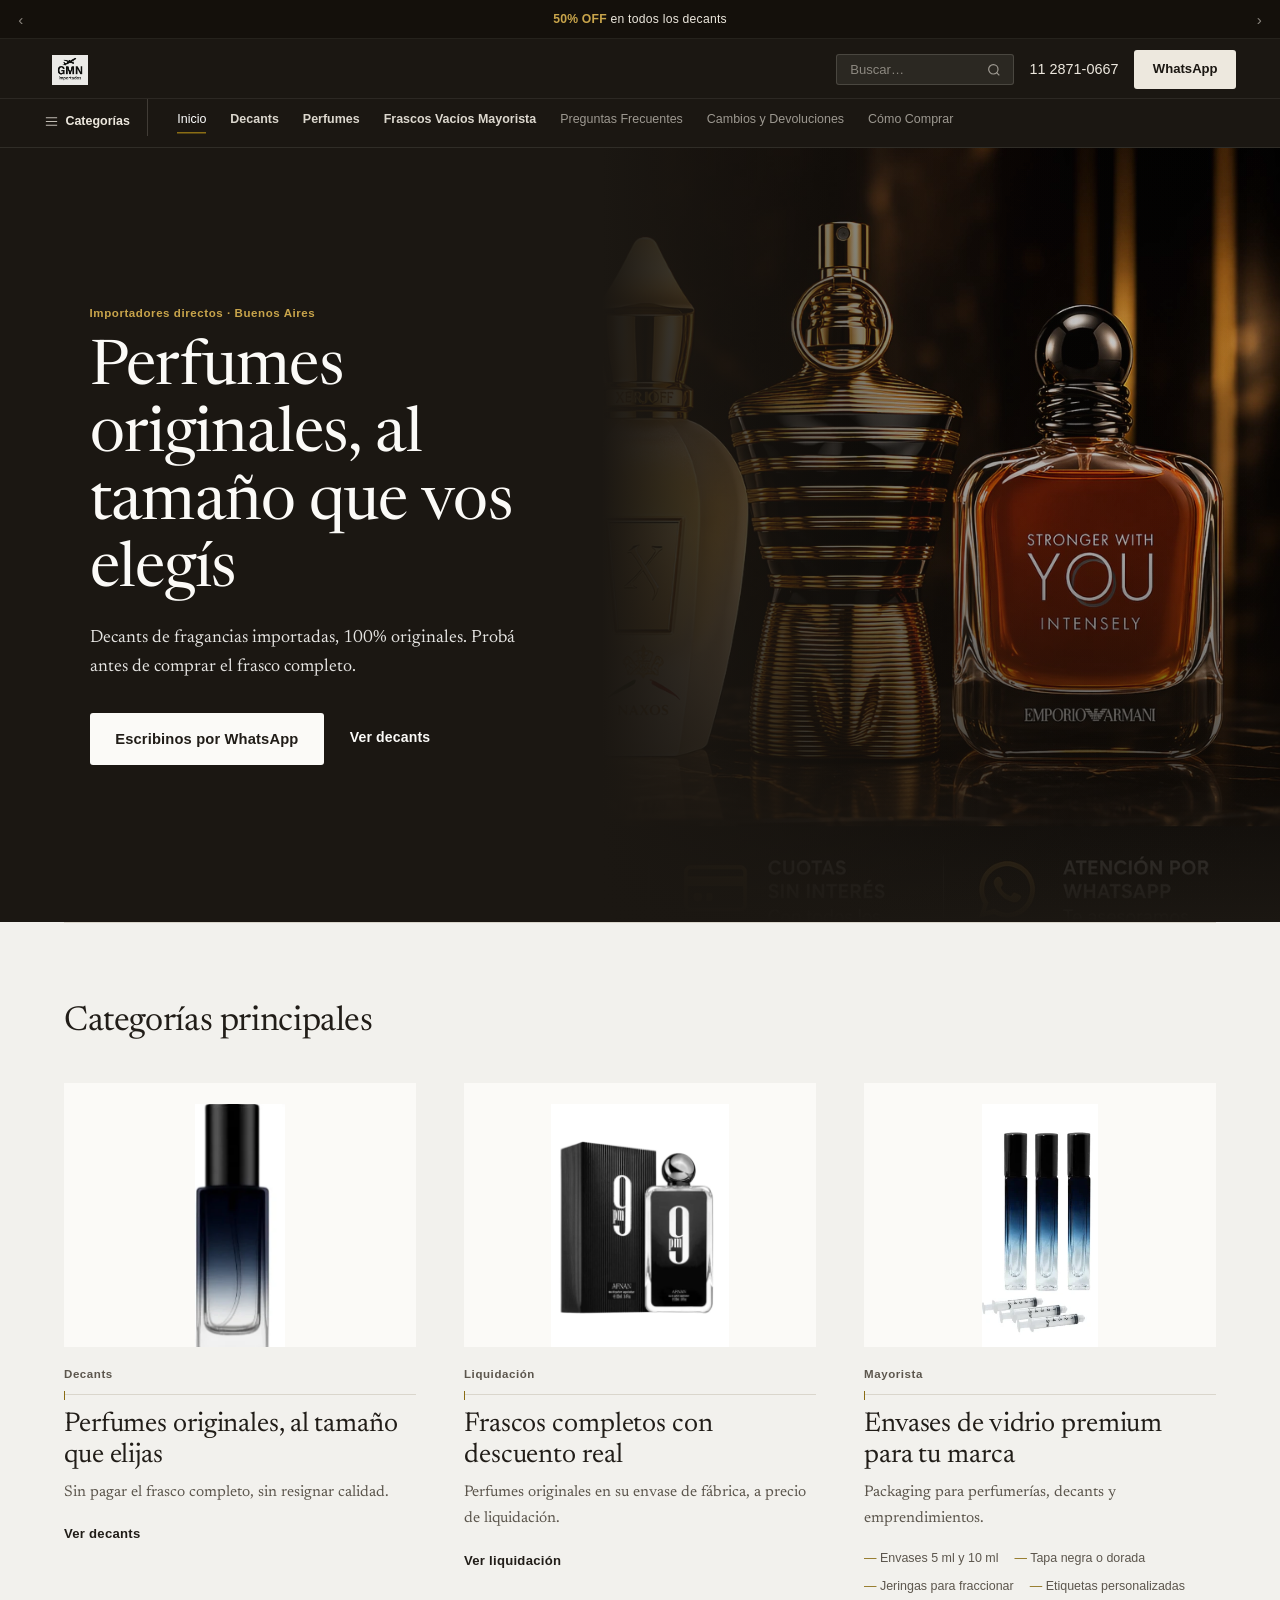
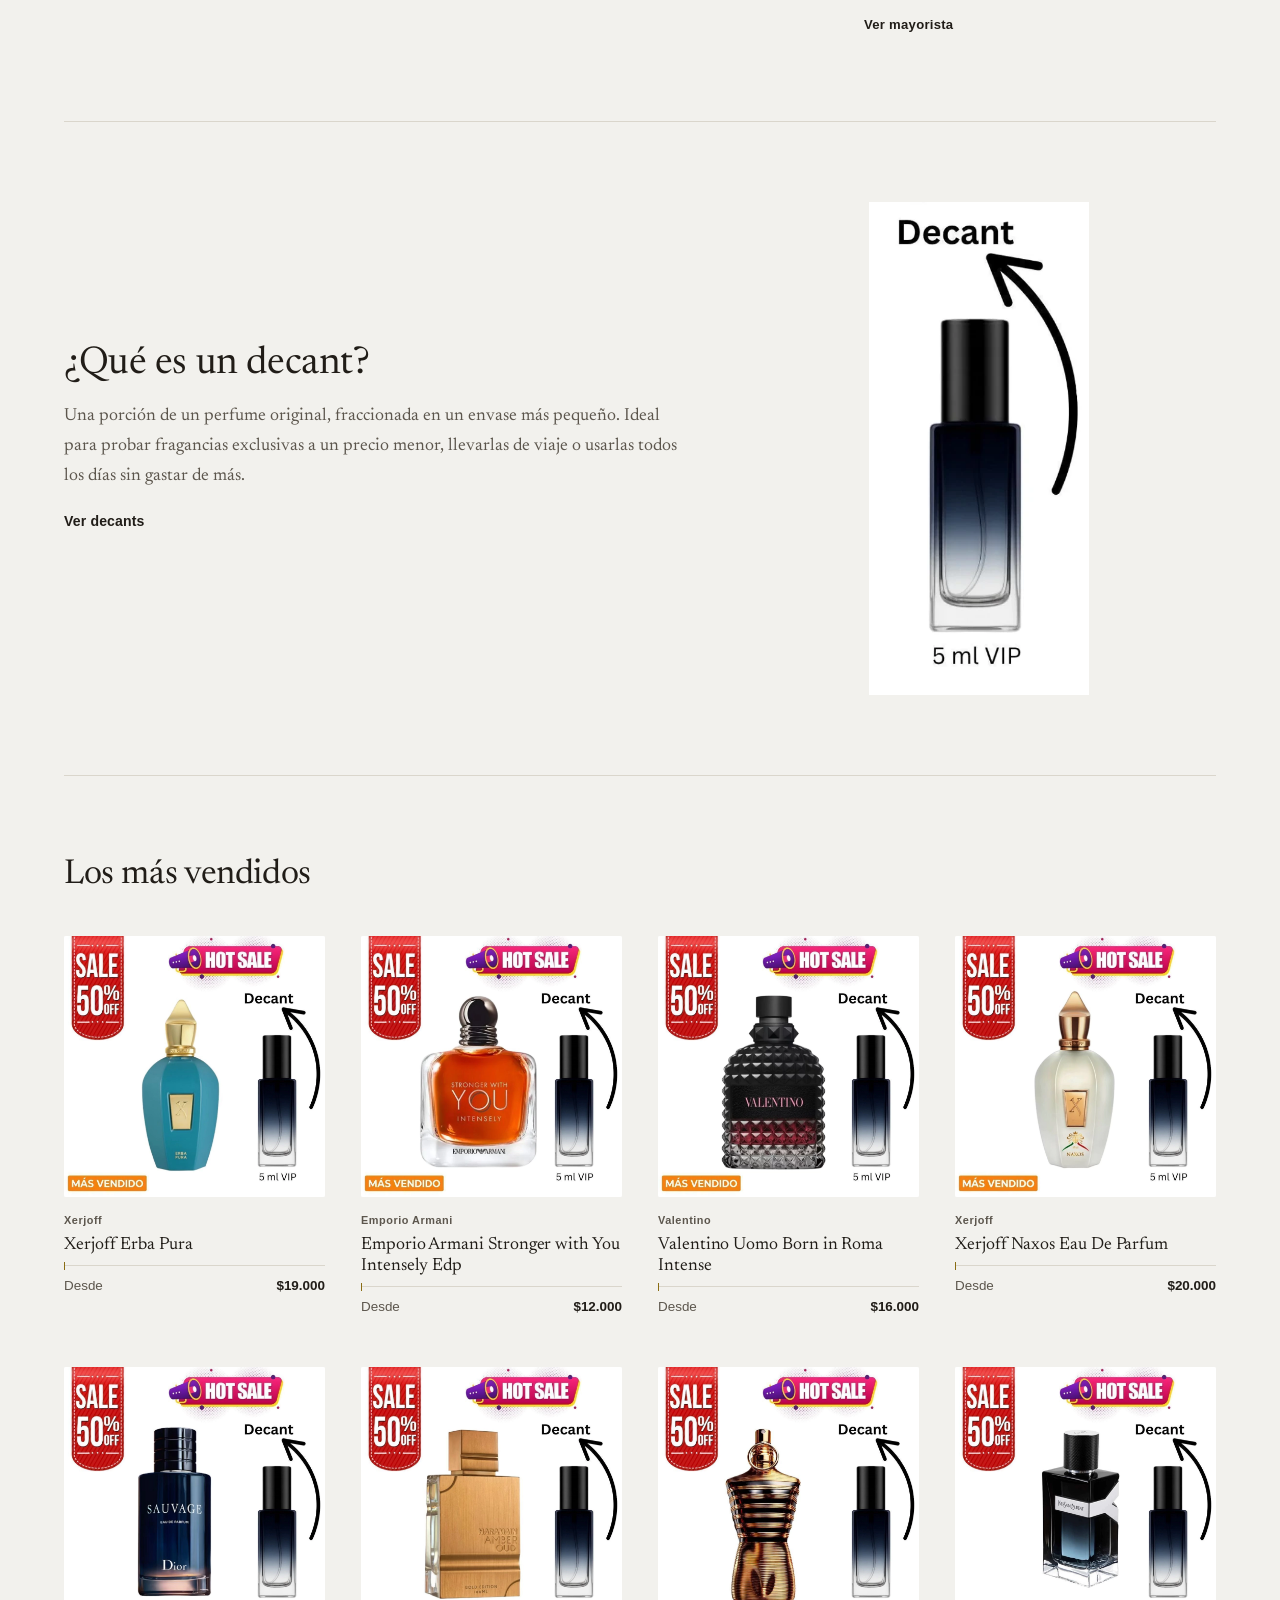
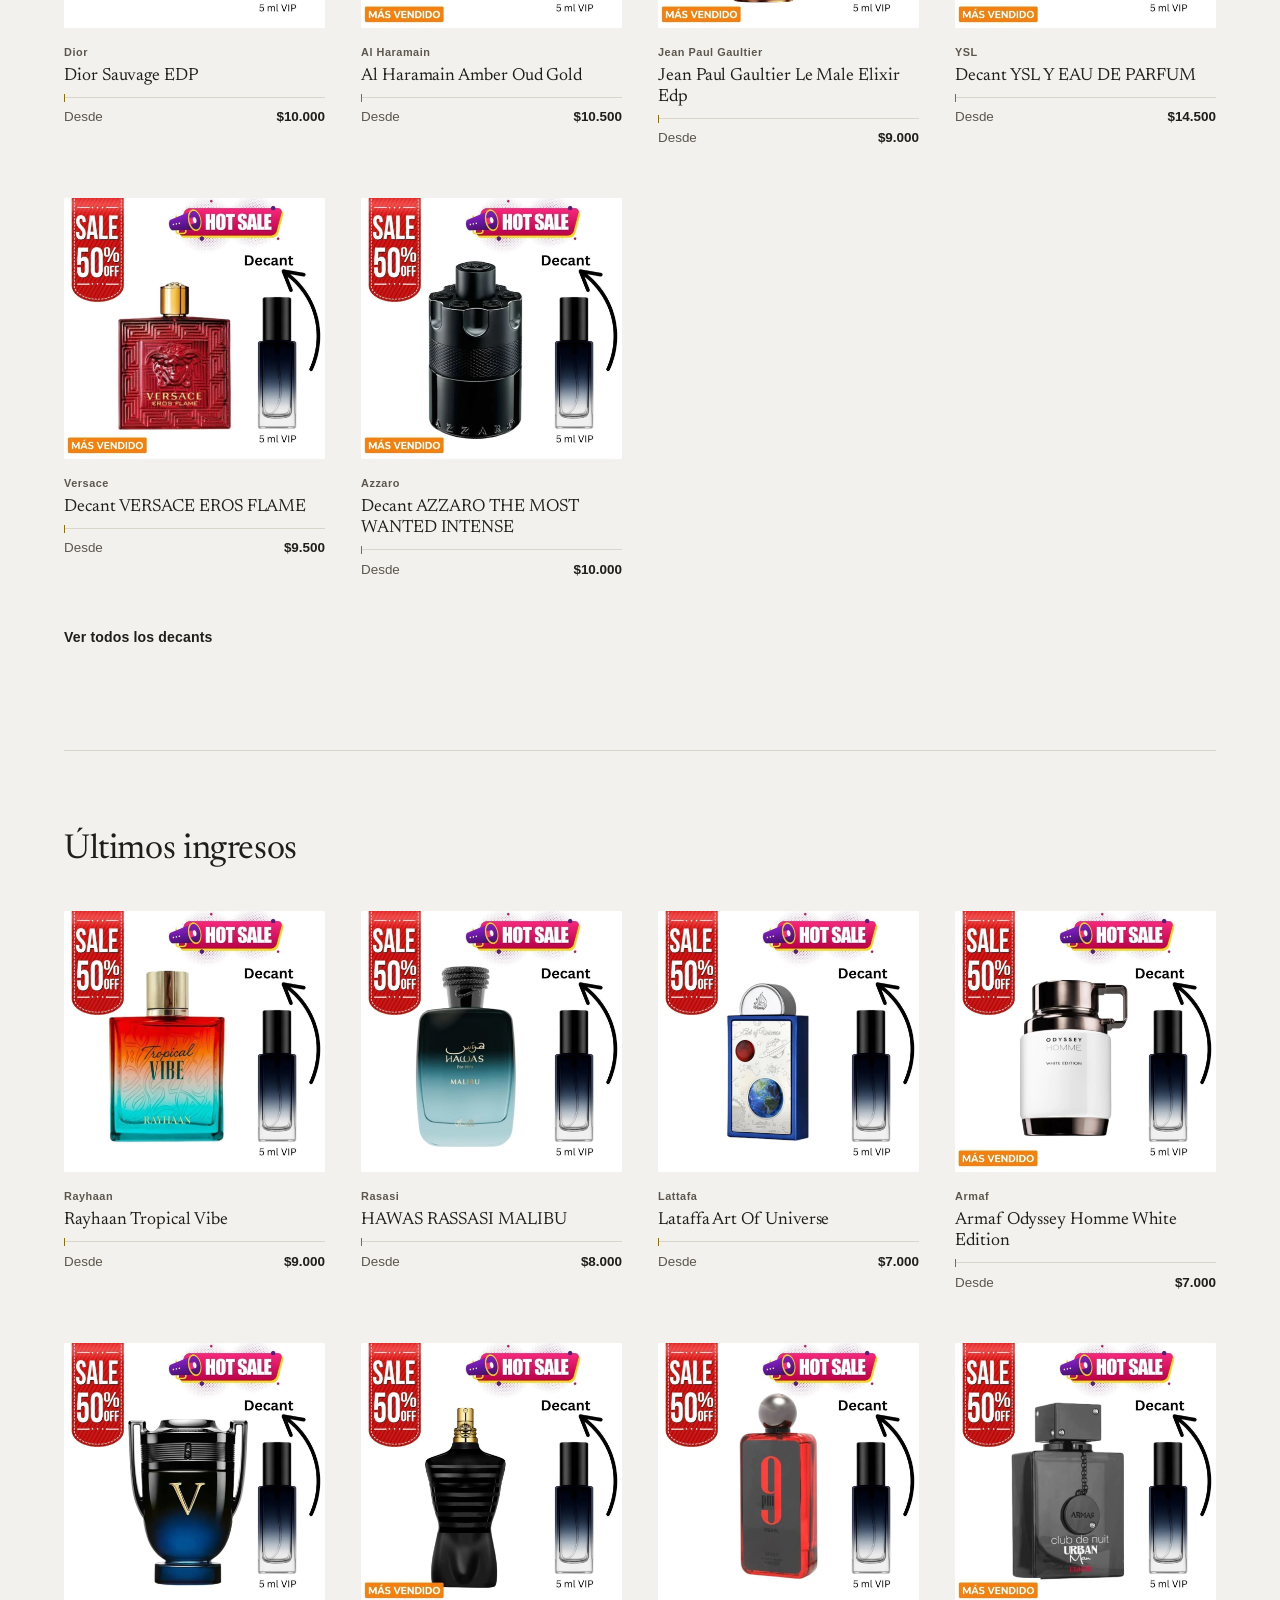
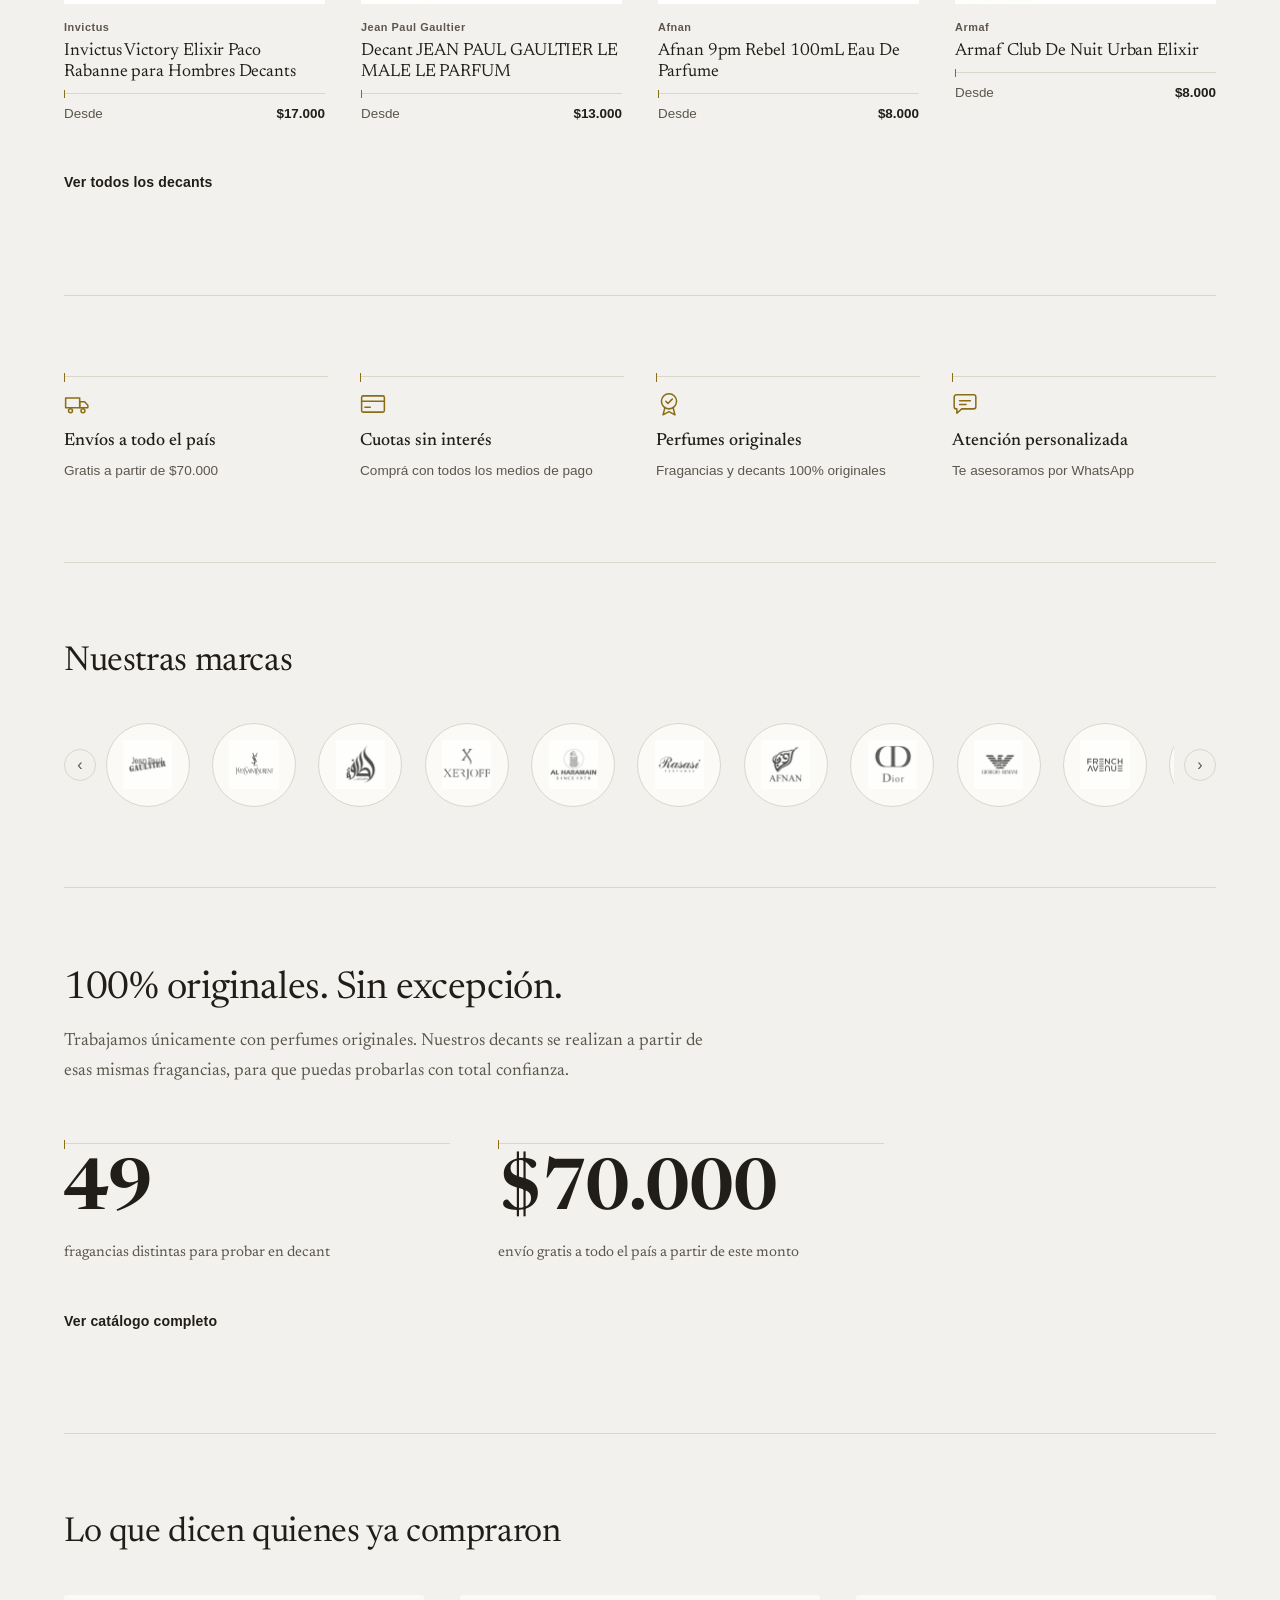
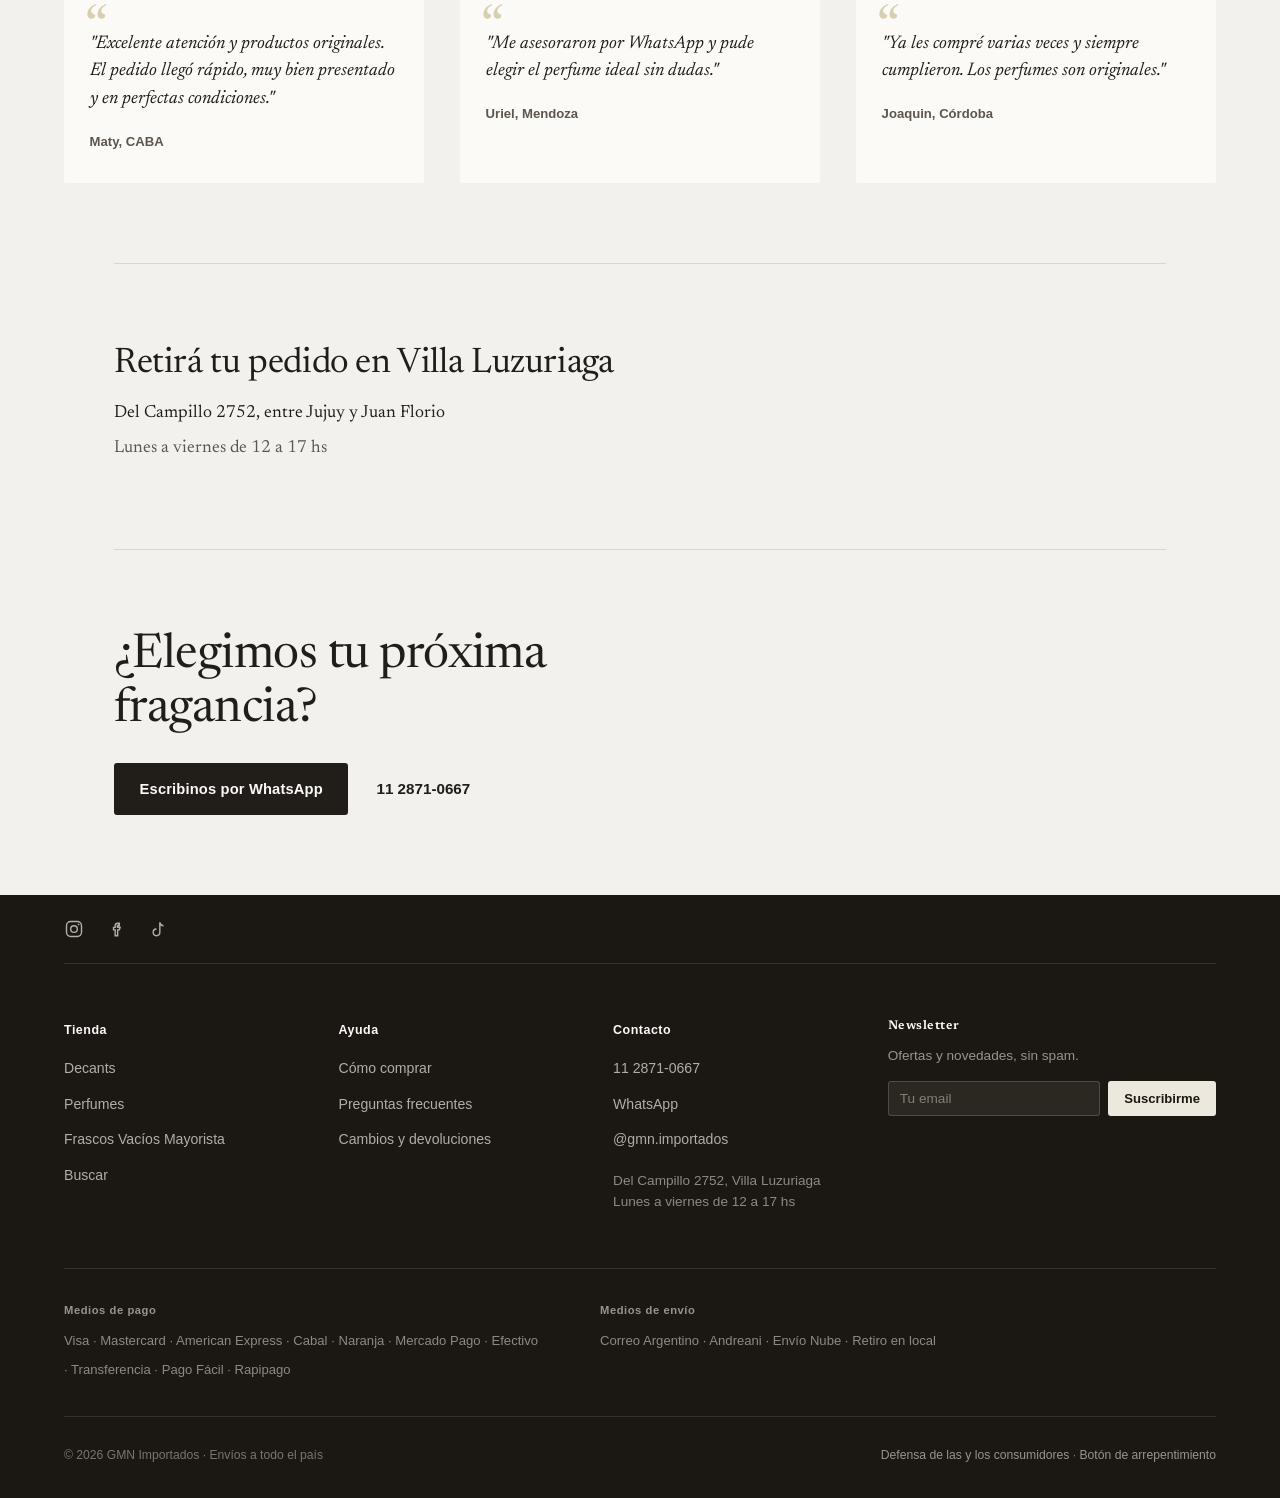
==== commit 07c40f3c: "Categorías principales + qué es un decant: foto real por card, CTA visible, menos vacío - Cada card " ====
--- a/index.html
+++ b/index.html
@@ -57,16 +57,21 @@
       <div class="section-head"><h2>Categorías principales</h2></div>
       <div class="cat-grid">
         <a href="decants.html" class="cat-card">
+          <div class="cat-card-photo"><img src="assets/categorias/decants.webp" alt="" loading="lazy" /></div>
           <span class="eyebrow">Decants</span>
           <h3>Perfumes originales, al tamaño que elijas</h3>
           <p>Sin pagar el frasco completo, sin resignar calidad.</p>
+          <span class="cat-card-cta">Ver decants</span>
         </a>
         <a href="perfumes.html" class="cat-card">
+          <div class="cat-card-photo"><img src="assets/categorias/liquidacion.webp" alt="" loading="lazy" /></div>
           <span class="eyebrow">Liquidación</span>
           <h3>Frascos completos con descuento real</h3>
           <p>Perfumes originales en su envase de fábrica, a precio de liquidación.</p>
+          <span class="cat-card-cta">Ver liquidación</span>
         </a>
         <a href="mayorista.html" class="cat-card">
+          <div class="cat-card-photo"><img src="assets/categorias/mayorista.webp" alt="" loading="lazy" /></div>
           <span class="eyebrow">Mayorista</span>
           <h3>Envases de vidrio premium para tu marca</h3>
           <p>Packaging para perfumerías, decants y emprendimientos.</p>
@@ -76,6 +81,7 @@
             <li>Jeringas para fraccionar</li>
             <li>Etiquetas personalizadas</li>
           </ul>
+          <span class="cat-card-cta">Ver mayorista</span>
         </a>
       </div>
     </div>
@@ -84,8 +90,12 @@
   <!-- Qué es un decant -->
   <section>
     <div class="explainer">
-      <h2>¿Qué es un decant?</h2>
-      <p>Una porción de un perfume original, fraccionada en un envase más pequeño. Ideal para probar fragancias exclusivas a un precio menor, llevarlas de viaje o usarlas todos los días sin gastar de más.</p>
+      <div class="explainer-text">
+        <h2>¿Qué es un decant?</h2>
+        <p>Una porción de un perfume original, fraccionada en un envase más pequeño. Ideal para probar fragancias exclusivas a un precio menor, llevarlas de viaje o usarlas todos los días sin gastar de más.</p>
+        <p class="section-more"><a href="decants.html" class="text-link">Ver decants</a></p>
+      </div>
+      <div class="explainer-photo"><img src="assets/categorias/que-es-decant.webp" alt="Comparación entre un frasco completo y un decant" loading="lazy" /></div>
     </div>
   </section>
 
--- a/site.css
+++ b/site.css
@@ -88,7 +88,8 @@
    Sólo en dispositivos con mouse (@media hover). */
 .site-tabs a, .breadcrumb a, .mega-col li a, .faq-index a,
 .text-link, .hero-cta-secondary, .cta-phone, .back-link, .product-card-link,
-.footer-grid a, .footer-acc a, .footer-map-link, .footer-legal-row a, .search-empty a {
+.footer-grid a, .footer-acc a, .footer-map-link, .footer-legal-row a, .search-empty a,
+.cat-card-cta {
   background-image: linear-gradient(var(--gold), var(--gold));
   background-repeat: no-repeat;
   background-position: 0 100%;
@@ -100,7 +101,8 @@
   .site-tabs a:hover, .breadcrumb a:hover, .mega-col li a:hover, .faq-index a:hover,
   .text-link:hover, .hero-cta-secondary:hover, .cta-phone:hover, .back-link:hover,
   .product-card-link:hover, .footer-grid a:hover, .footer-acc a:hover,
-  .footer-map-link:hover, .footer-legal-row a:hover, .search-empty a:hover {
+  .footer-map-link:hover, .footer-legal-row a:hover, .search-empty a:hover,
+  .cat-card:hover .cat-card-cta {
     background-size: 100% 1px;
   }
 }
@@ -480,6 +482,15 @@
 .cat-card {
   display: block; padding: 0; background: none; border: none;
 }
+.cat-card-photo {
+  aspect-ratio: 4 / 3; margin-bottom: 1.1rem; background: var(--card);
+  display: flex; align-items: flex-end; justify-content: center; overflow: hidden;
+}
+.cat-card-photo img {
+  max-width: 62%; max-height: 92%; object-fit: contain;
+  transition: transform var(--dur-3) var(--ease-out);
+}
+@media (hover: hover) { .cat-card:hover .cat-card-photo img { transform: scale(1.05); } }
 .cat-card .eyebrow { margin-bottom: .6rem; }
 .cat-card h3 {
   font-family: var(--font-display); font-size: clamp(1.35rem, 3vw, 1.7rem);
@@ -501,12 +512,23 @@
 .cat-taglist { display: flex; flex-wrap: wrap; gap: .4rem 1rem; margin-top: 1rem; list-style: none; padding: 0; }
 .cat-taglist li { font-family: var(--font-ui); font-size: .78rem; color: var(--ink-soft); }
 .cat-taglist li::before { content: "— "; color: var(--gold); }
+.cat-card-cta {
+  display: inline-block; margin-top: 1.1rem;
+  font-family: var(--font-ui); font-size: .82rem; font-weight: 600;
+  letter-spacing: .02em; color: var(--ink);
+}
 
 /* ---------- Explicador ---------- */
-.explainer { max-width: var(--measure); margin: 0 auto; }
-.explainer > * { max-width: var(--measure-text); }
+.explainer { max-width: var(--measure); margin: 0 auto; display: grid; grid-template-columns: 1.3fr 1fr; gap: clamp(2rem, 5vw, 4rem); align-items: center; }
+.explainer-text > * { max-width: var(--measure-text); }
 .explainer h2 { font-size: clamp(1.7rem, 4vw, 2.4rem); }
 .explainer p { margin-top: 1rem; font-size: 1.1rem; color: var(--ink-soft); }
+.explainer-photo { display: flex; justify-content: center; }
+.explainer-photo img { max-width: min(100%, 220px); height: auto; }
+@media (max-width: 780px) {
+  .explainer { grid-template-columns: 1fr; }
+  .explainer-photo { order: -1; max-width: 180px; margin: 0 auto; }
+}
 
 /* ---------- Productos ---------- */
 .product-grid {
